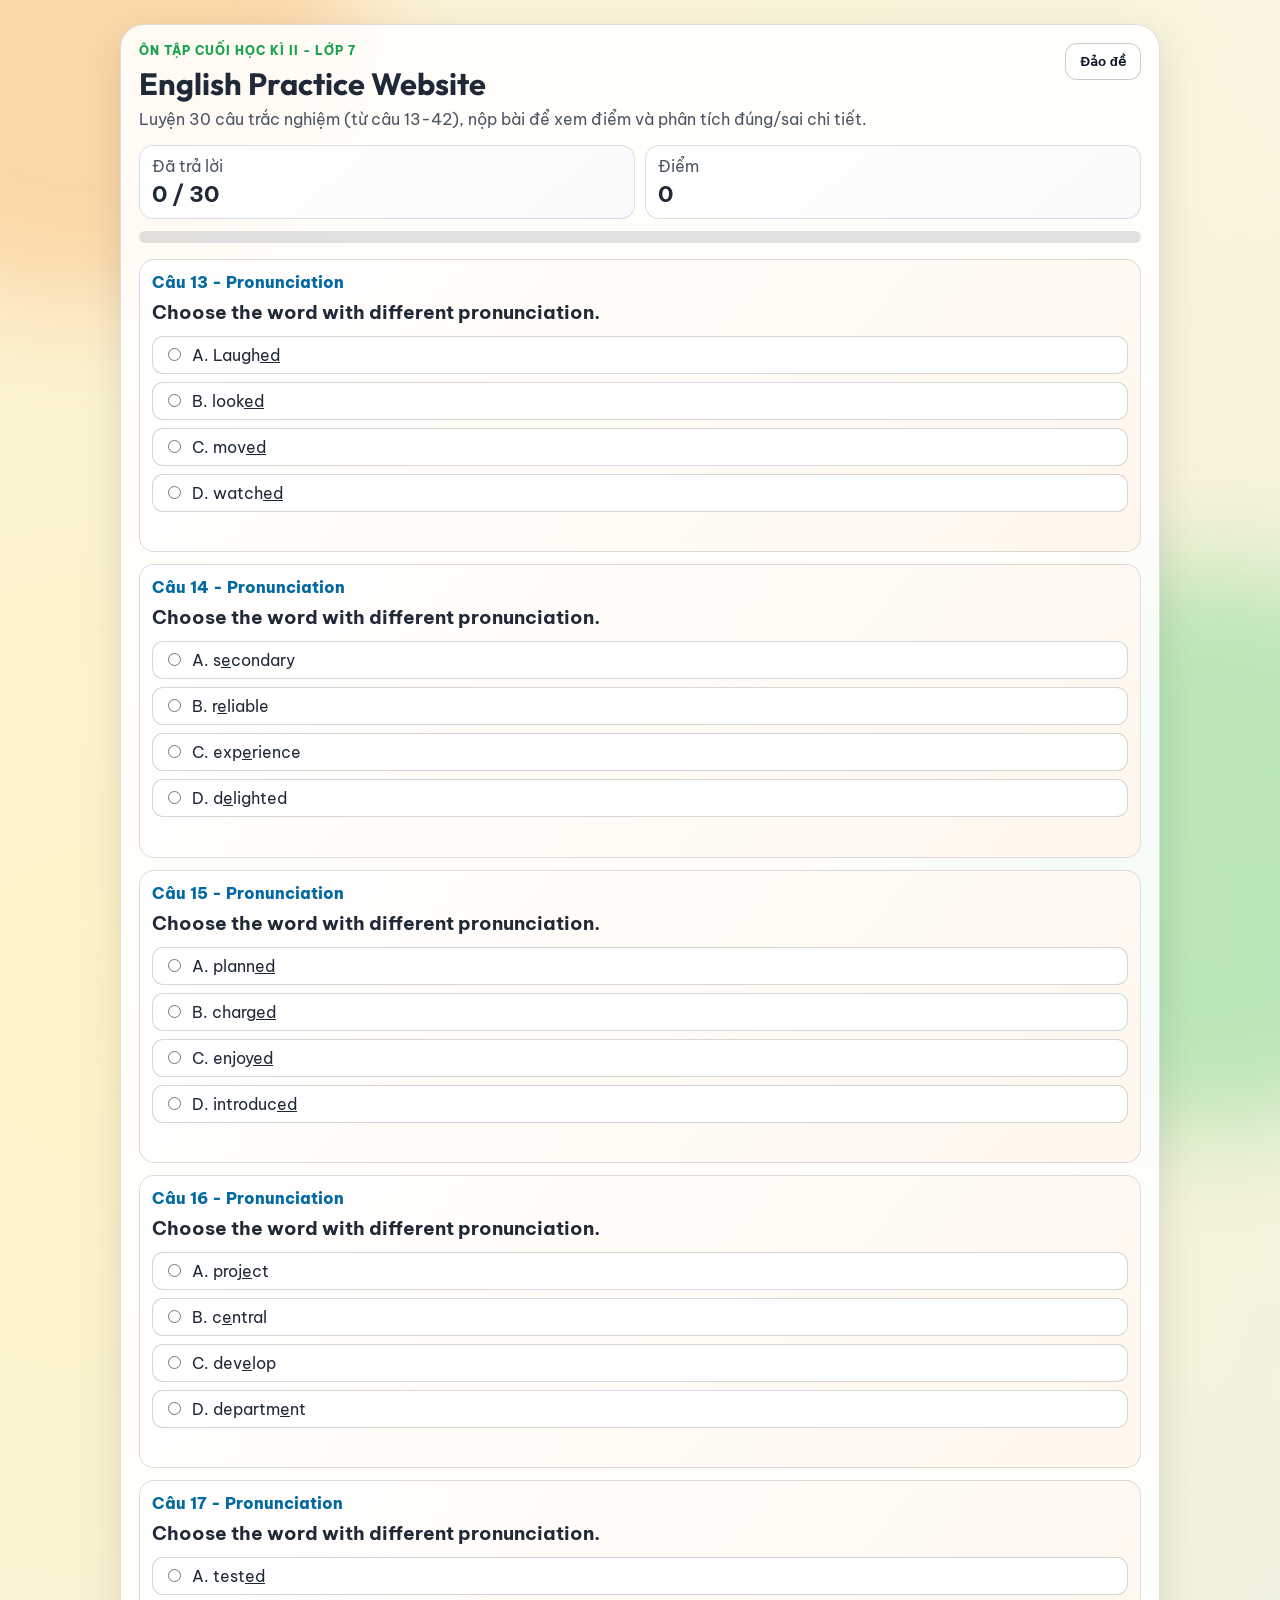
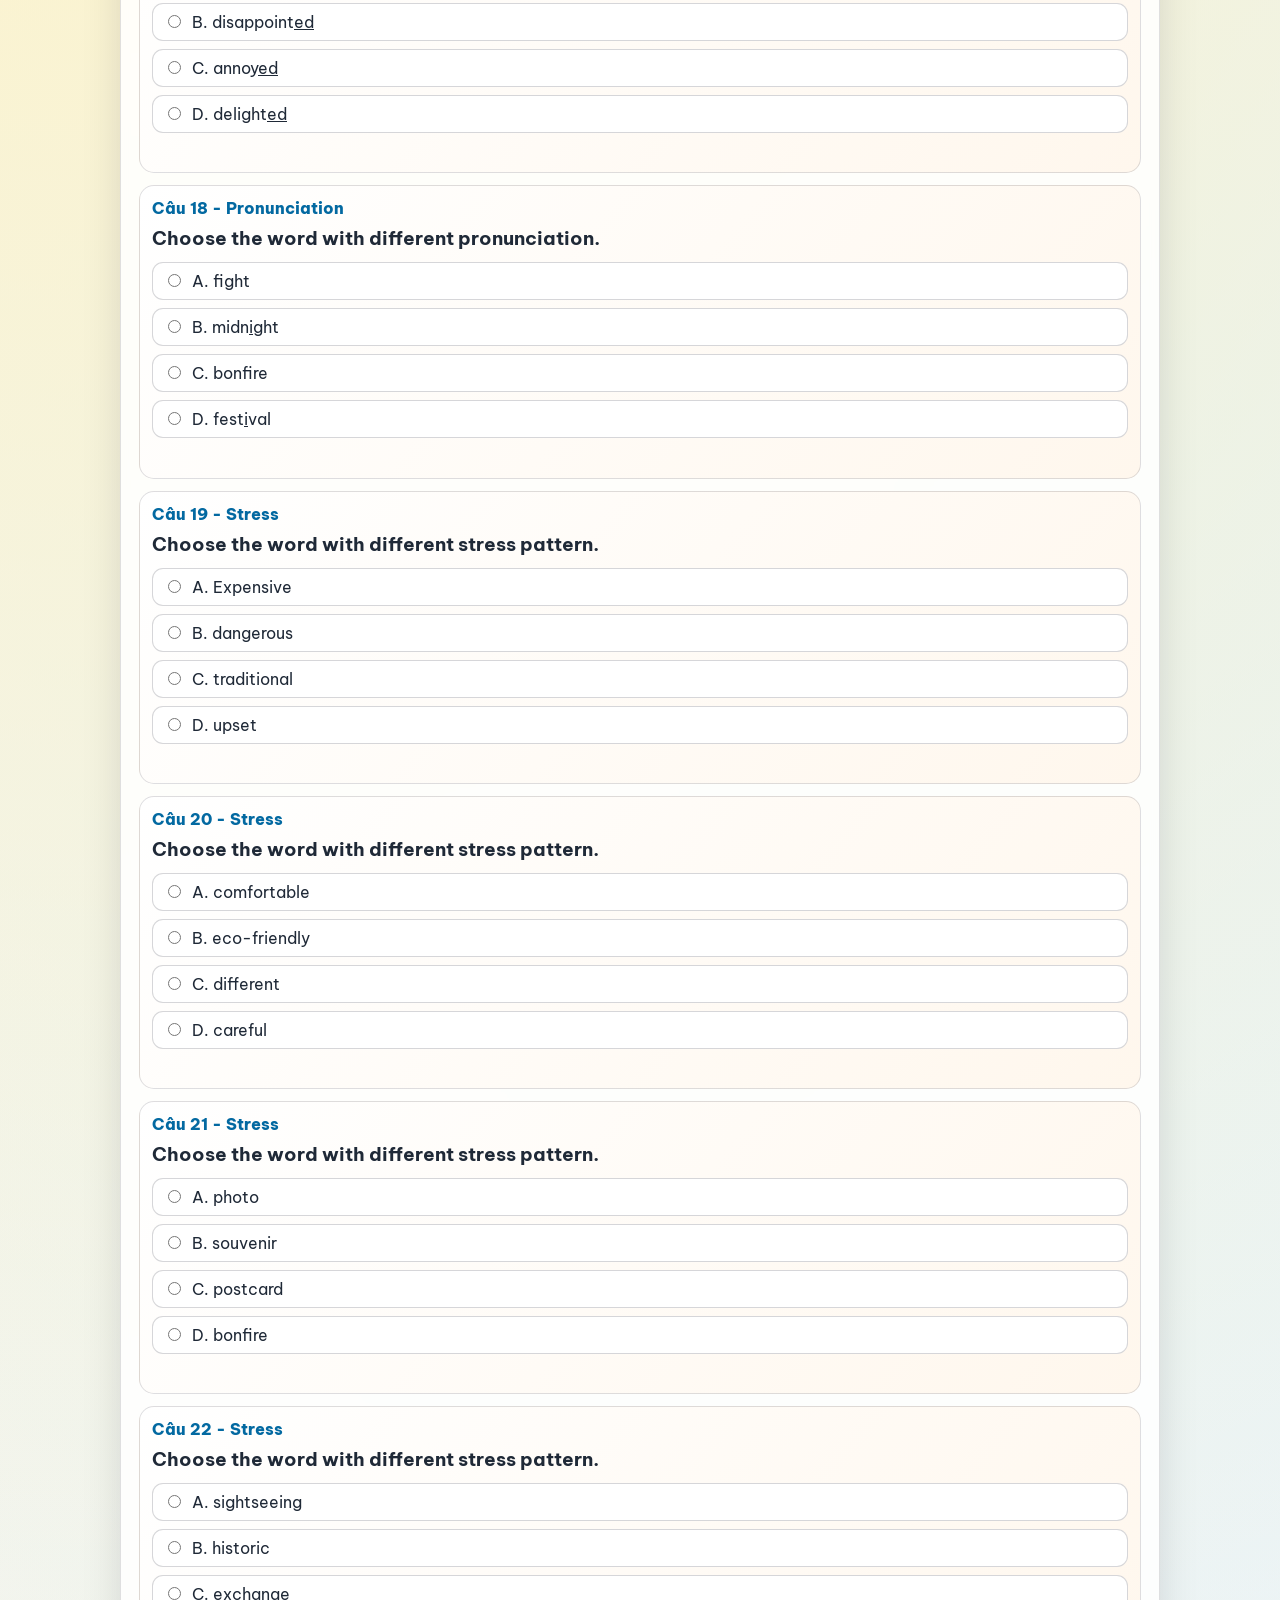
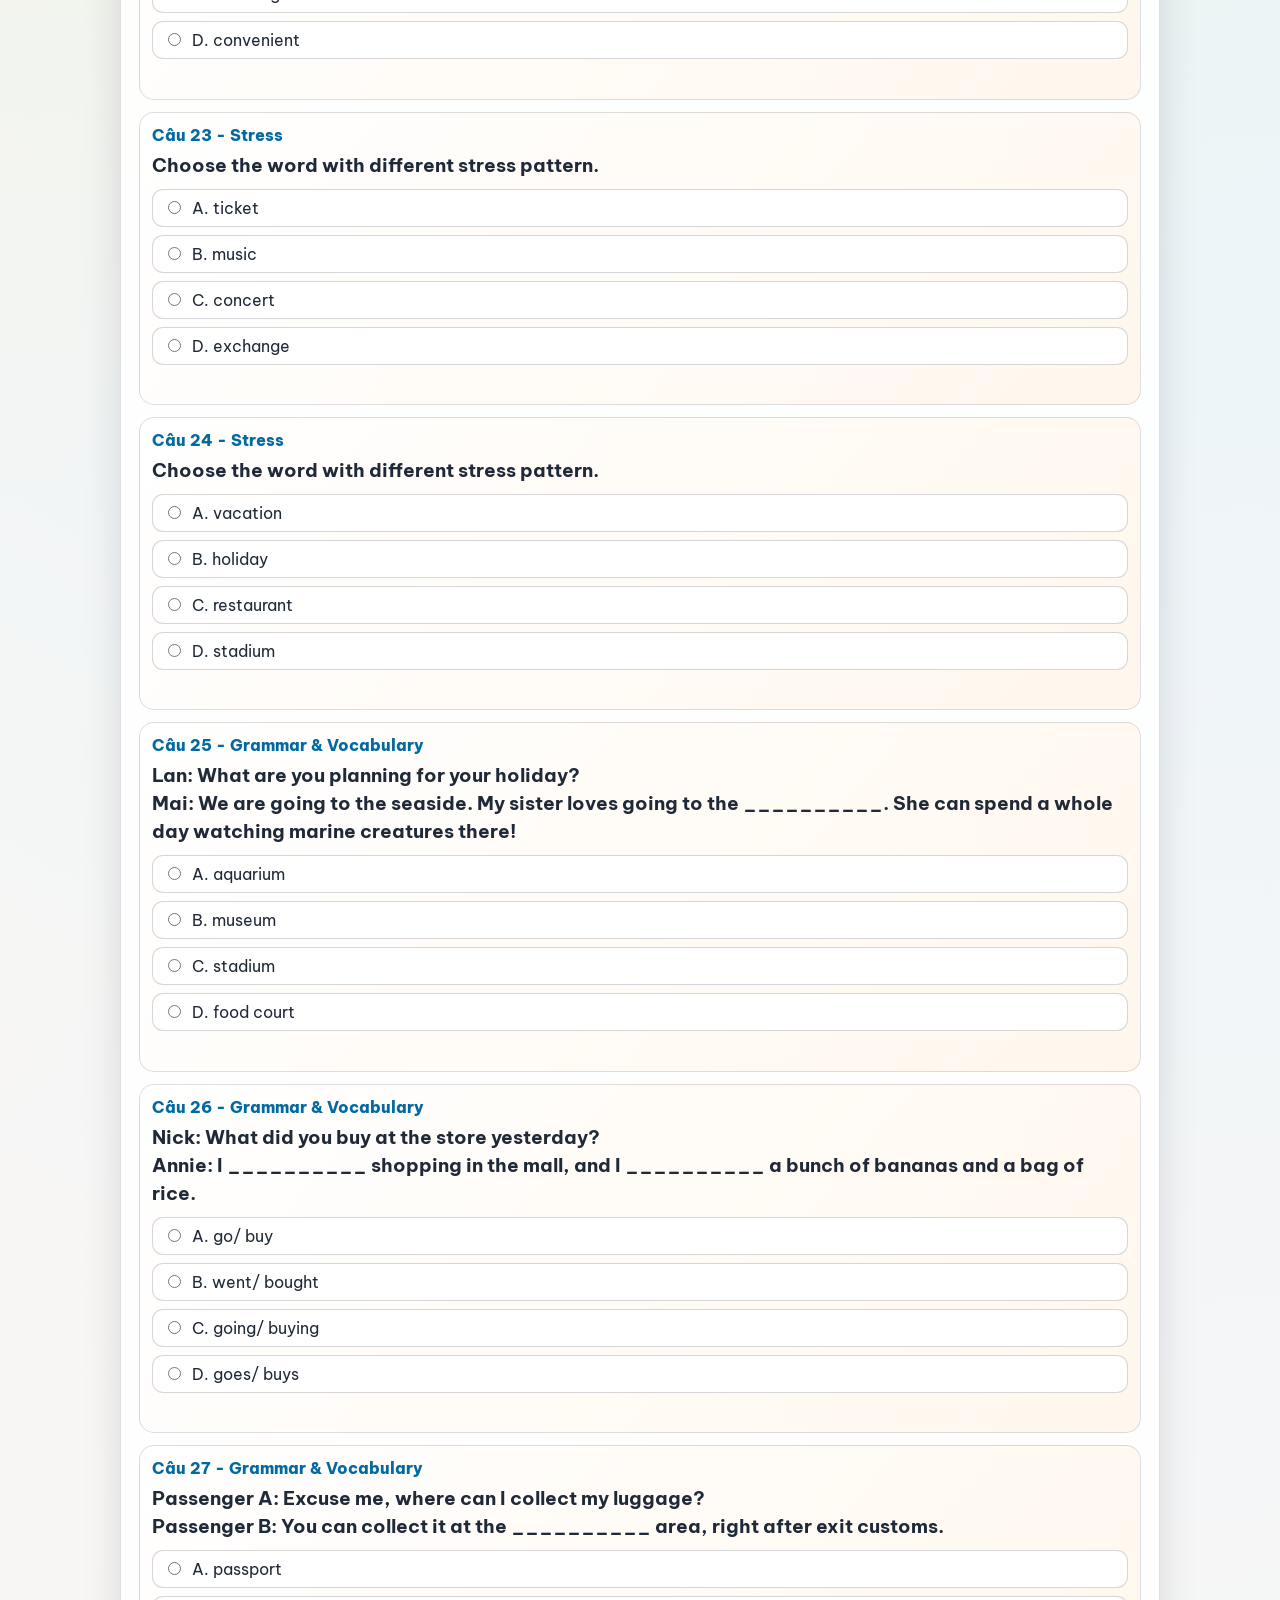
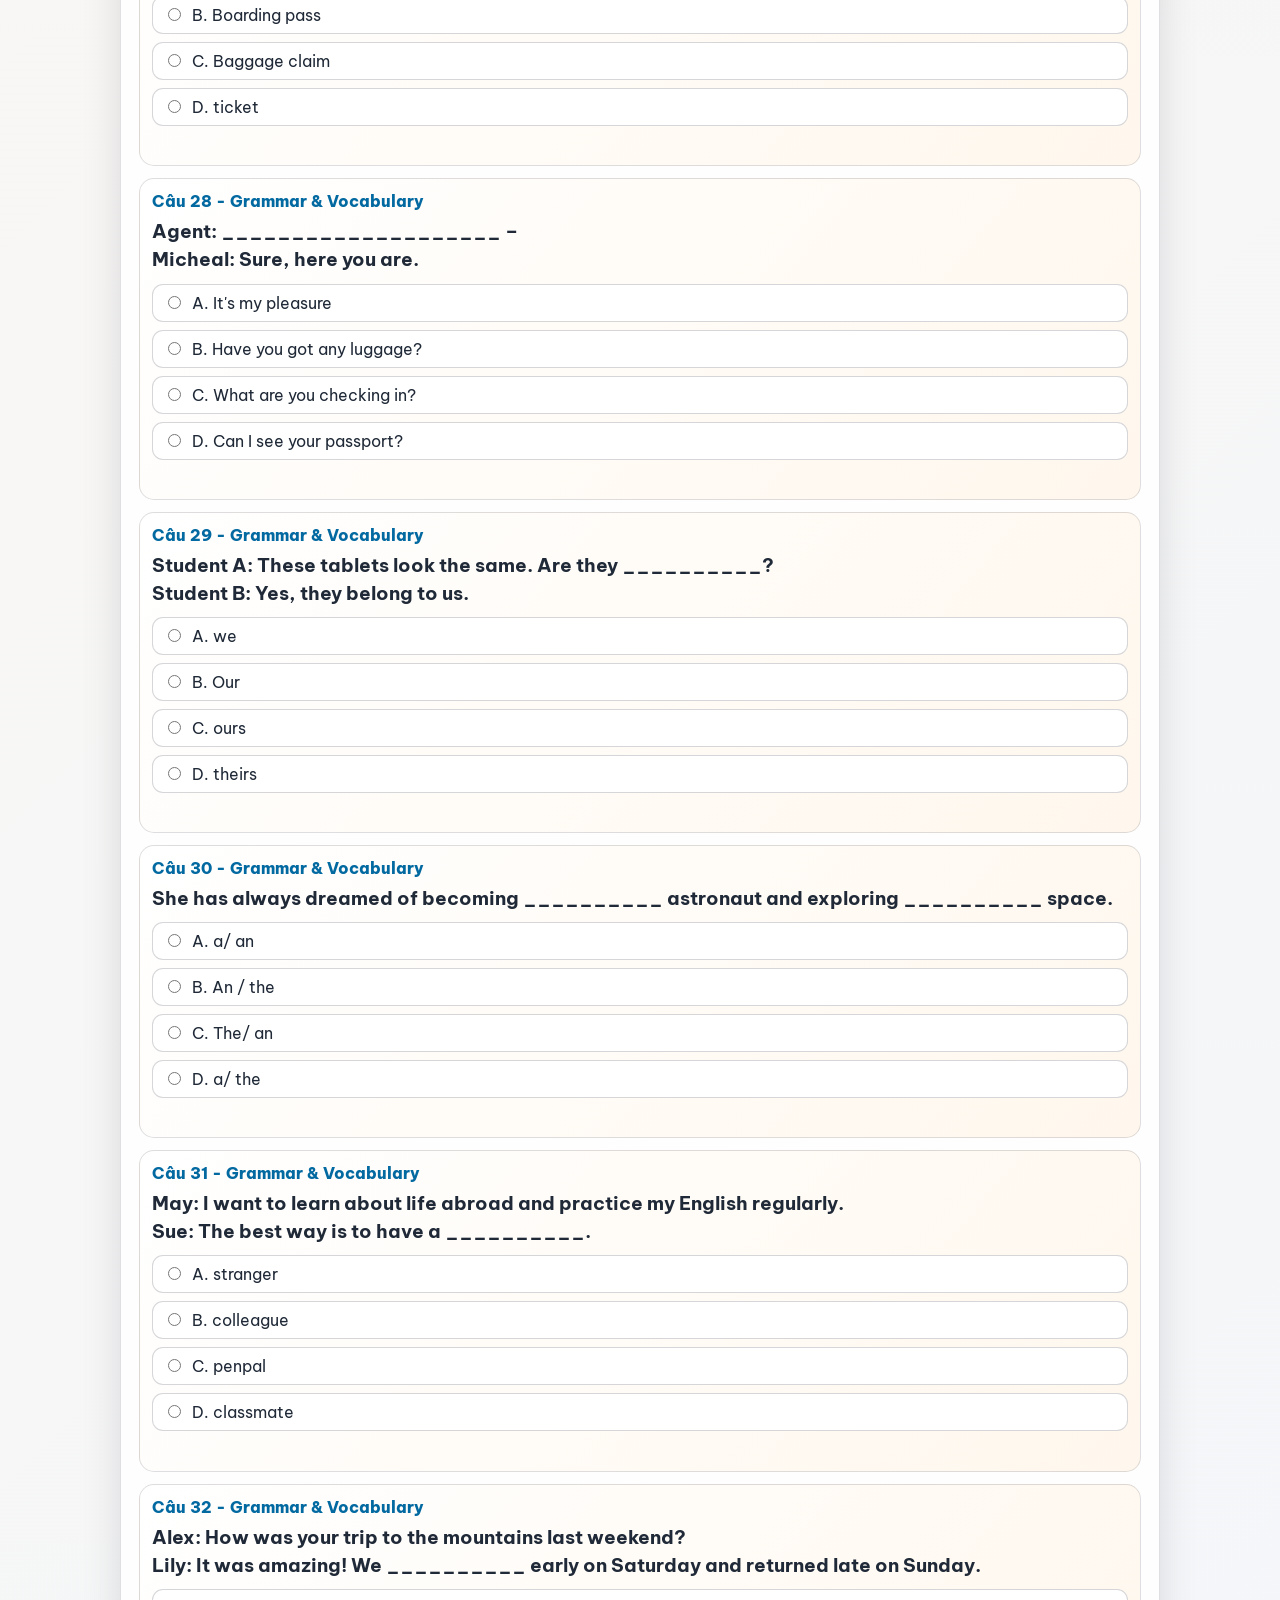
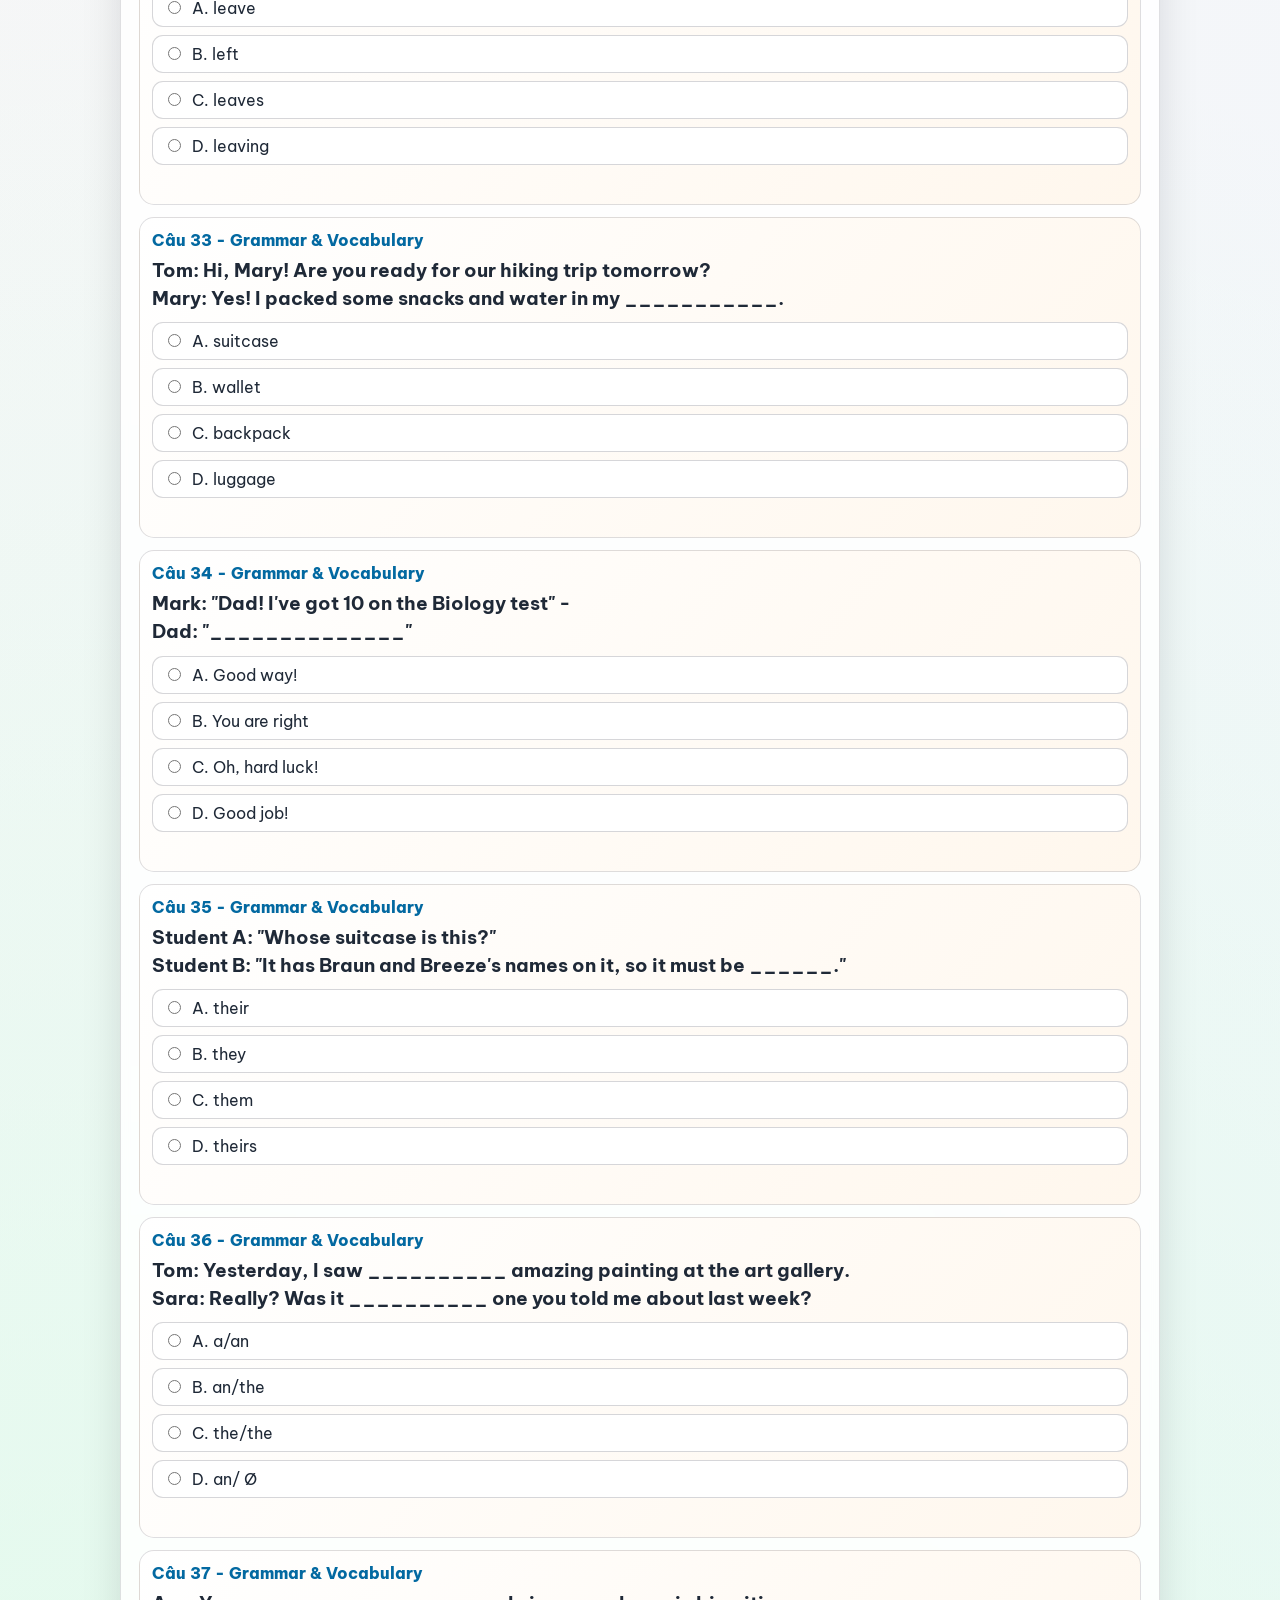
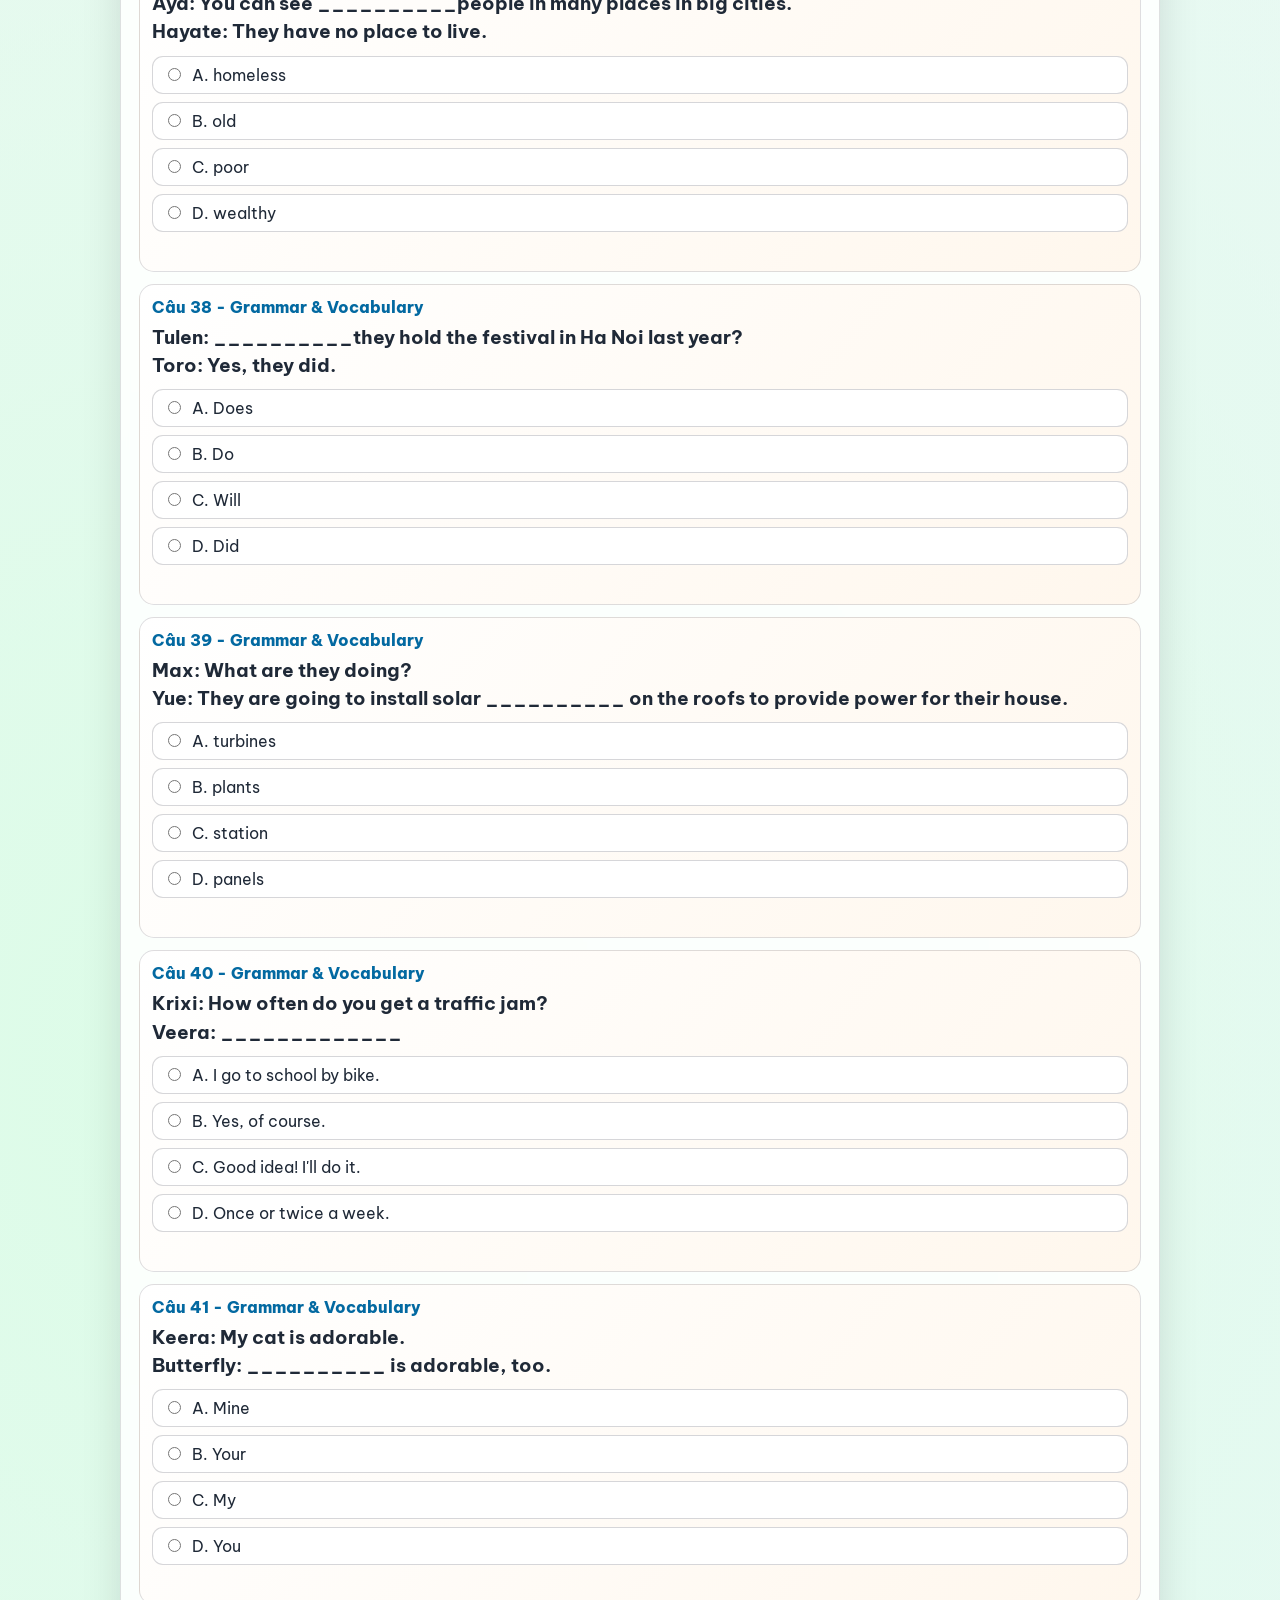
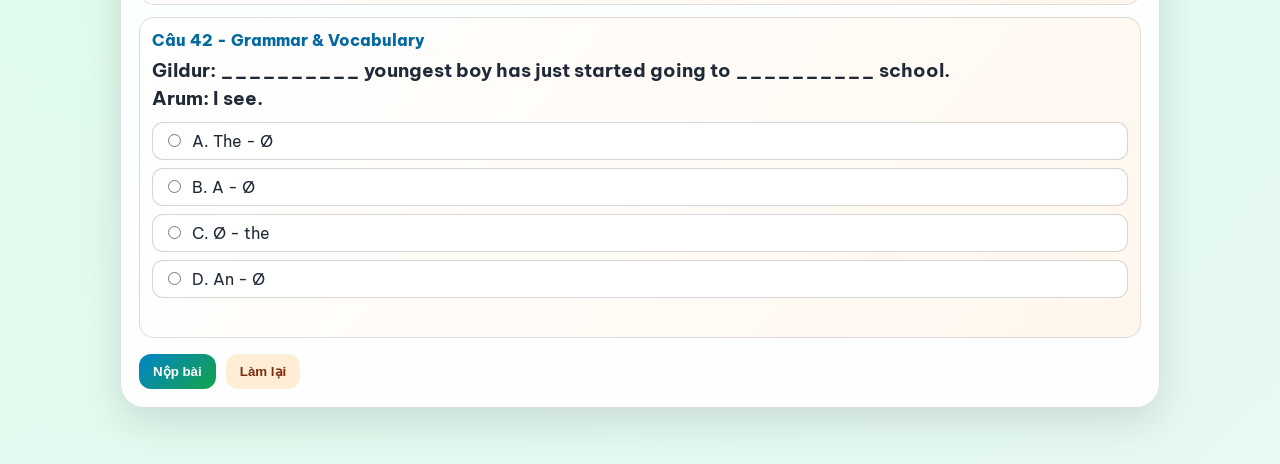
==== English/index.html @ 83d11b1e "first commit" ====
<!doctype html>
<html lang="vi">
  <head>
    <meta charset="UTF-8" />
    <meta name="viewport" content="width=device-width, initial-scale=1.0" />
    <title>English Quiz - Ôn Tập Cuối Học Kì II Lớp 7</title>
    <link rel="preconnect" href="https://fonts.googleapis.com" />
    <link rel="preconnect" href="https://fonts.gstatic.com" crossorigin />
    <link
      href="https://fonts.googleapis.com/css2?family=Be+Vietnam+Pro:wght@400;500;700;800&family=Outfit:wght@500;700;800&display=swap"
      rel="stylesheet"
    />
    <link rel="stylesheet" href="styles.css" />
  </head>
  <body>
    <div class="aurora aurora-1"></div>
    <div class="aurora aurora-2"></div>

    <main class="shell">
      <header class="hero">
        <div>
          <p class="eyebrow">ÔN TẬP CUỐI HỌC KÌ II - LỚP 7</p>
          <h1>English Practice Website</h1>
          <p class="lead">
            Luyện 30 câu trắc nghiệm (từ câu 13-42), nộp bài để xem điểm và phân
            tích đúng/sai chi tiết.
          </p>
        </div>
        <button id="shuffleBtn" class="btn ghost" type="button">Đảo đề</button>
      </header>

      <section class="metrics">
        <article class="metric">
          <p>Đã trả lời</p>
          <h2 id="progressText">0 / 30</h2>
        </article>
        <article class="metric">
          <p>Điểm</p>
          <h2 id="scoreText">0</h2>
        </article>
      </section>

      <div class="bar"><span id="progressFill"></span></div>

      <section
        id="resultBanner"
        class="result-banner"
        aria-live="polite"
      ></section>

      <section id="quiz" class="quiz-grid"></section>

      <footer class="actions">
        <button id="submitBtn" class="btn primary" type="button">
          Nộp bài
        </button>
        <button id="resetBtn" class="btn secondary" type="button">
          Làm lại
        </button>
      </footer>
    </main>

    <template id="questionTemplate">
      <article class="card">
        <p class="q-index"></p>
        <h3 class="q-text"></h3>
        <div class="opts"></div>
        <p class="analysis"></p>
      </article>
    </template>

    <script src="app.js"></script>
  </body>
</html>
---- English/styles.css ----
:root {
  --bg1: #fef3c7;
  --bg2: #e0f2fe;
  --bg3: #dcfce7;
  --surface: #ffffffde;
  --ink: #1f2937;
  --soft: #4b5563;
  --brand: #0284c7;
  --brand-2: #16a34a;
  --accent: #f97316;
  --ok: #15803d;
  --bad: #b91c1c;
  --shadow: 0 14px 40px rgba(2, 6, 23, 0.12);
}

* {
  box-sizing: border-box;
}

html,
body {
  margin: 0;
  min-height: 100%;
}

body {
  font-family: "Be Vietnam Pro", sans-serif;
  color: var(--ink);
  background:
    radial-gradient(circle at 10% 10%, var(--bg1), transparent 30%),
    radial-gradient(circle at 90% 20%, var(--bg2), transparent 35%),
    radial-gradient(circle at 20% 90%, var(--bg3), transparent 30%),
    linear-gradient(135deg, #fff7ed, #eff6ff);
  padding: 24px 14px 56px;
}

.aurora {
  position: fixed;
  width: 44vmax;
  height: 44vmax;
  border-radius: 50%;
  filter: blur(52px);
  opacity: 0.28;
  pointer-events: none;
  z-index: 0;
  animation: float 10s ease-in-out infinite;
}

.aurora-1 {
  background: #fb923c;
  top: -20vmax;
  left: -16vmax;
}

.aurora-2 {
  background: #22c55e;
  right: -16vmax;
  bottom: -18vmax;
  animation-delay: 1.5s;
}

.shell {
  position: relative;
  z-index: 1;
  max-width: 1040px;
  margin: 0 auto;
  background: var(--surface);
  border: 1px solid rgba(2, 6, 23, 0.12);
  border-radius: 24px;
  box-shadow: var(--shadow);
  padding: 18px;
  backdrop-filter: blur(4px);
}

.hero {
  display: flex;
  justify-content: space-between;
  align-items: flex-start;
  gap: 14px;
}

.eyebrow {
  margin: 0;
  text-transform: uppercase;
  letter-spacing: 0.08em;
  color: var(--brand-2);
  font-size: 0.78rem;
  font-weight: 800;
}

h1 {
  margin: 6px 0;
  font-family: Outfit, sans-serif;
  font-size: clamp(1.4rem, 2.4vw, 2.1rem);
}

.lead {
  margin: 0;
  color: var(--soft);
}

.metrics {
  margin-top: 16px;
  display: grid;
  grid-template-columns: repeat(2, minmax(0, 1fr));
  gap: 10px;
}

.metric {
  background: linear-gradient(140deg, #ffffff, #f8fafc);
  border: 1px solid rgba(2, 6, 23, 0.12);
  border-radius: 14px;
  padding: 10px 12px;
}

.metric p {
  margin: 0;
  color: var(--soft);
}

.metric h2 {
  margin: 4px 0 0;
  font-size: 1.35rem;
}

.bar {
  margin-top: 12px;
  height: 12px;
  border-radius: 999px;
  background: rgba(15, 23, 42, 0.12);
  overflow: hidden;
}

.bar span {
  display: block;
  width: 0;
  height: 100%;
  background: linear-gradient(
    90deg,
    var(--brand),
    var(--brand-2),
    var(--accent)
  );
  transition: width 250ms ease;
}

.result-banner {
  display: none;
  margin-top: 14px;
  padding: 12px;
  border-radius: 12px;
  border: 1px solid rgba(2, 132, 199, 0.24);
  background: linear-gradient(
    130deg,
    rgba(2, 132, 199, 0.14),
    rgba(22, 163, 74, 0.14)
  );
  font-weight: 700;
}

.result-banner.show {
  display: block;
}

.quiz-grid {
  margin-top: 16px;
  display: grid;
  gap: 12px;
}

.card {
  border: 1px solid rgba(2, 6, 23, 0.13);
  border-radius: 15px;
  background: linear-gradient(130deg, #ffffff, #fff7ed);
  padding: 12px;
  animation: reveal 320ms ease both;
}

.q-index {
  margin: 0 0 6px;
  color: #0369a1;
  font-weight: 800;
}

.q-text {
  margin: 0 0 10px;
  line-height: 1.5;
  white-space: pre-line;
}

.opts {
  display: grid;
  gap: 8px;
}

.opt {
  border: 1px solid rgba(2, 6, 23, 0.16);
  border-radius: 11px;
  background: #fff;
  padding: 8px 10px;
  display: flex;
  gap: 8px;
  align-items: flex-start;
  cursor: pointer;
  transition:
    border-color 140ms ease,
    transform 140ms ease,
    box-shadow 140ms ease;
}

.opt:hover {
  border-color: var(--brand);
  transform: translateX(2px);
}

.opt input {
  margin-top: 3px;
  accent-color: var(--brand);
}

.opt.selected {
  border-color: #0369a1;
  box-shadow: 0 0 0 3px rgba(2, 132, 199, 0.14);
}

.opt.correct {
  border-color: var(--ok);
  background: rgba(21, 128, 61, 0.08);
}

.opt.wrong {
  border-color: var(--bad);
  background: rgba(185, 28, 28, 0.08);
}

.analysis {
  min-height: 1.2rem;
  margin: 8px 0 0;
  font-weight: 700;
}

.analysis.ok {
  color: var(--ok);
}

.analysis.bad {
  color: var(--bad);
}

.actions {
  margin-top: 16px;
  display: flex;
  gap: 10px;
  flex-wrap: wrap;
}

.btn {
  border: none;
  border-radius: 12px;
  padding: 10px 14px;
  font-weight: 800;
  cursor: pointer;
}

.btn.primary {
  color: #fff;
  background: linear-gradient(135deg, #0284c7, #16a34a);
}

.btn.secondary {
  background: #ffedd5;
  color: #7c2d12;
}

.btn.ghost {
  background: #ffffffc4;
  color: #0f172a;
  border: 1px solid rgba(2, 6, 23, 0.2);
}

@keyframes reveal {
  from {
    opacity: 0;
    transform: translateY(8px);
  }
  to {
    opacity: 1;
    transform: translateY(0);
  }
}

@keyframes float {
  0%,
  100% {
    transform: translateY(0);
  }
  50% {
    transform: translateY(-12px);
  }
}

@media (max-width: 640px) {
  .hero {
    flex-direction: column;
    align-items: stretch;
  }

  .btn {
    width: 100%;
  }

  .actions {
    flex-direction: column;
  }
}
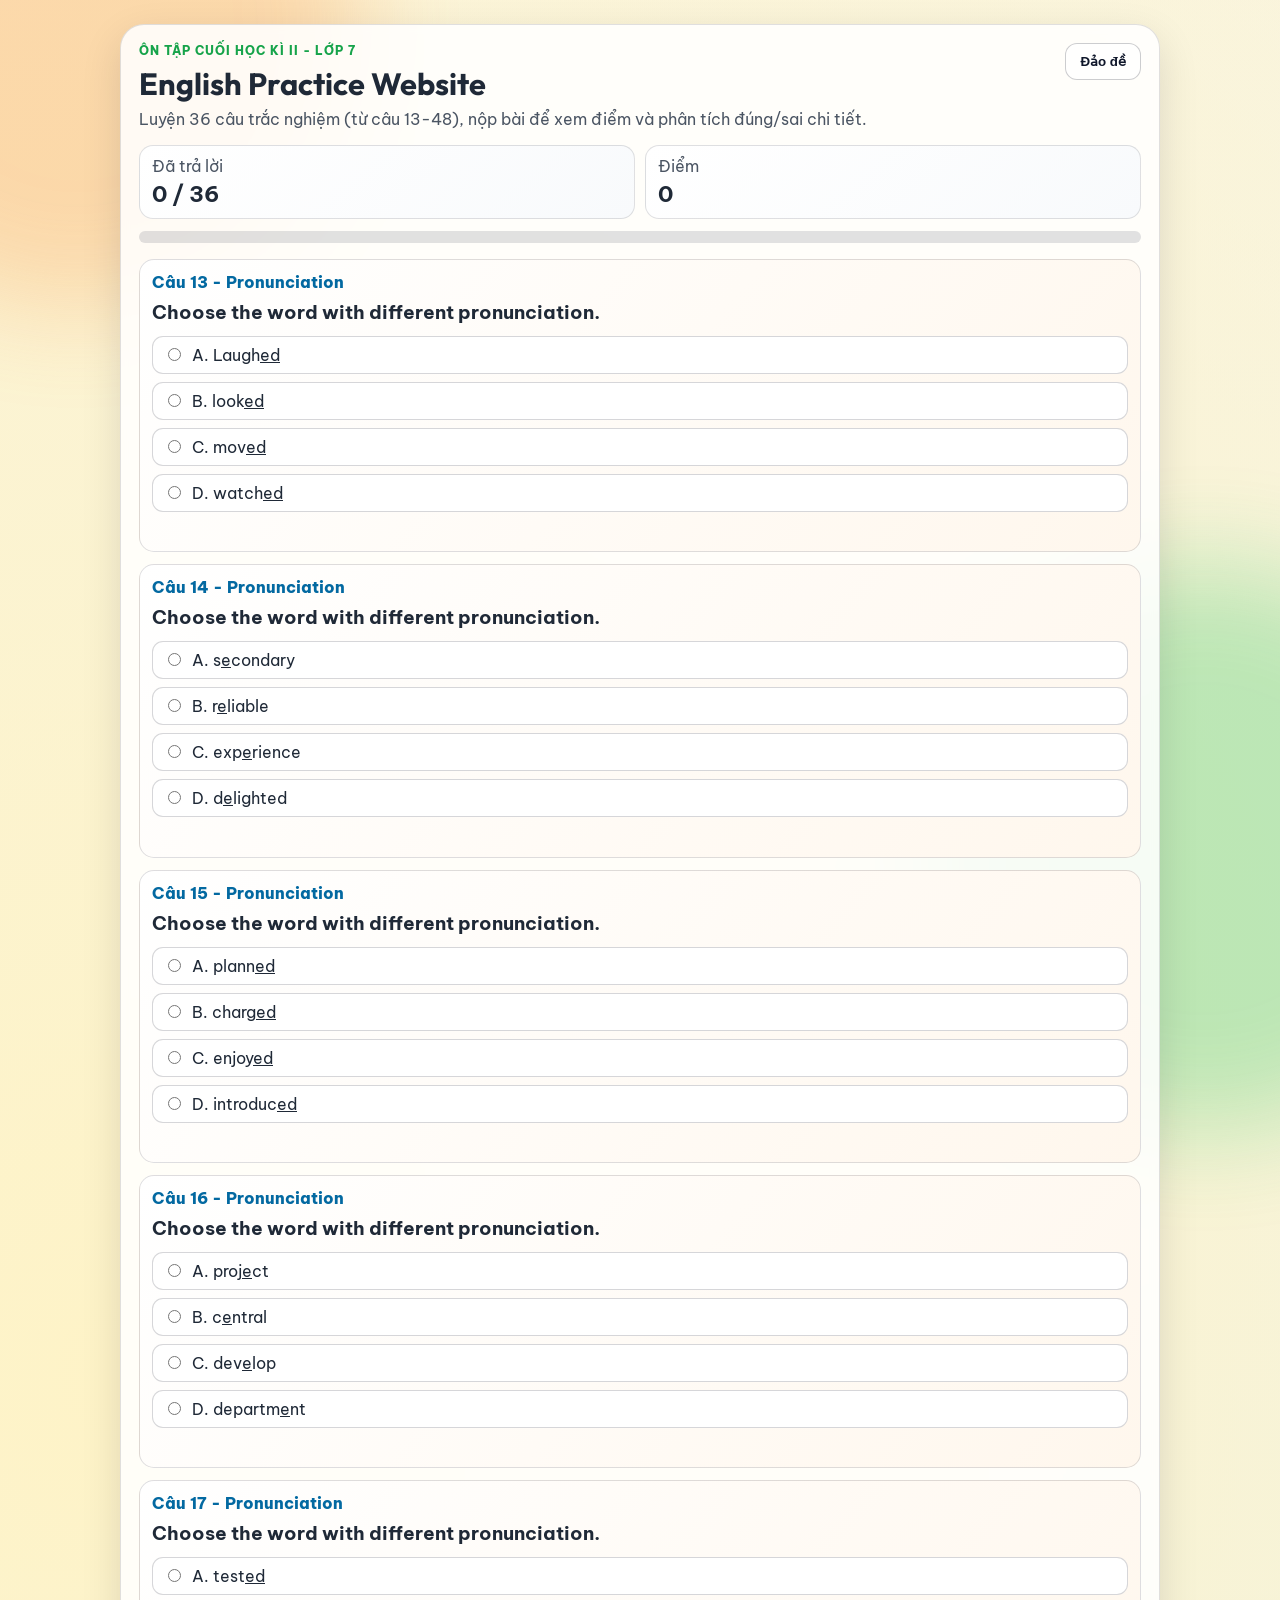
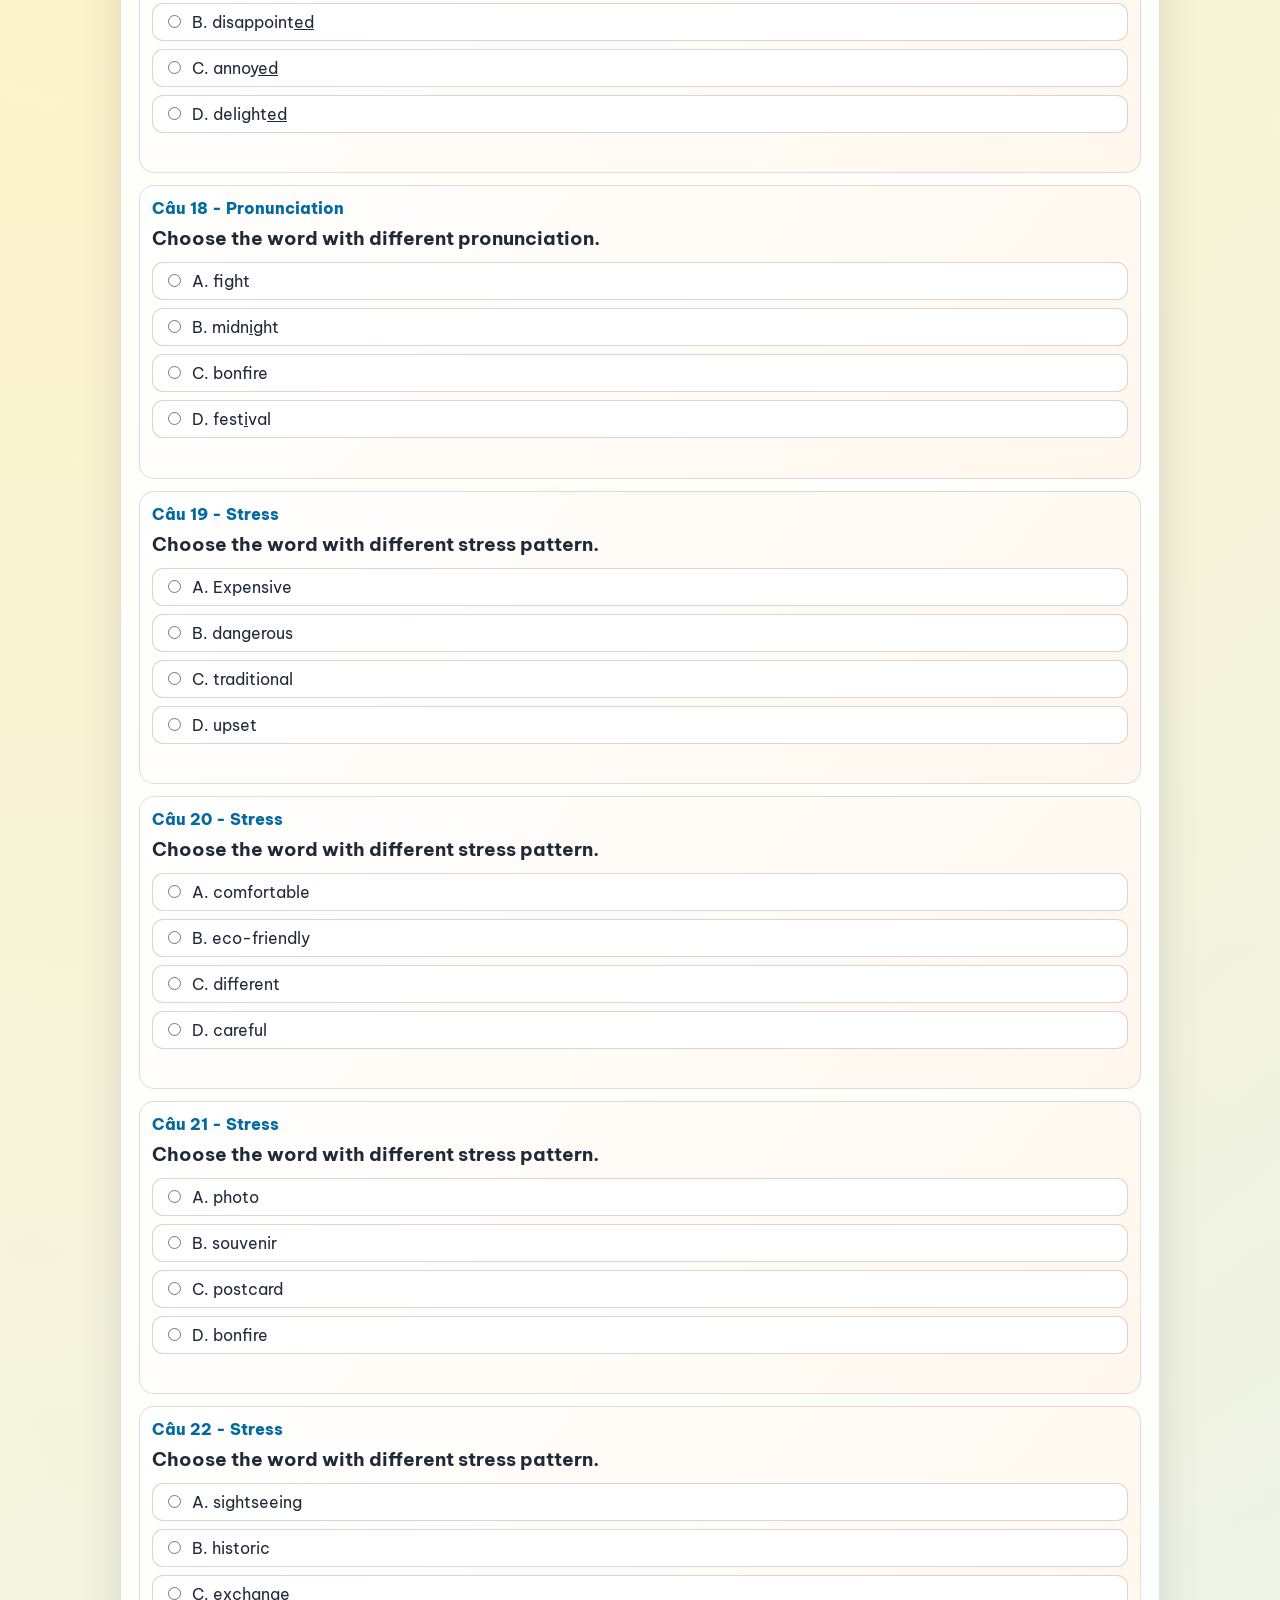
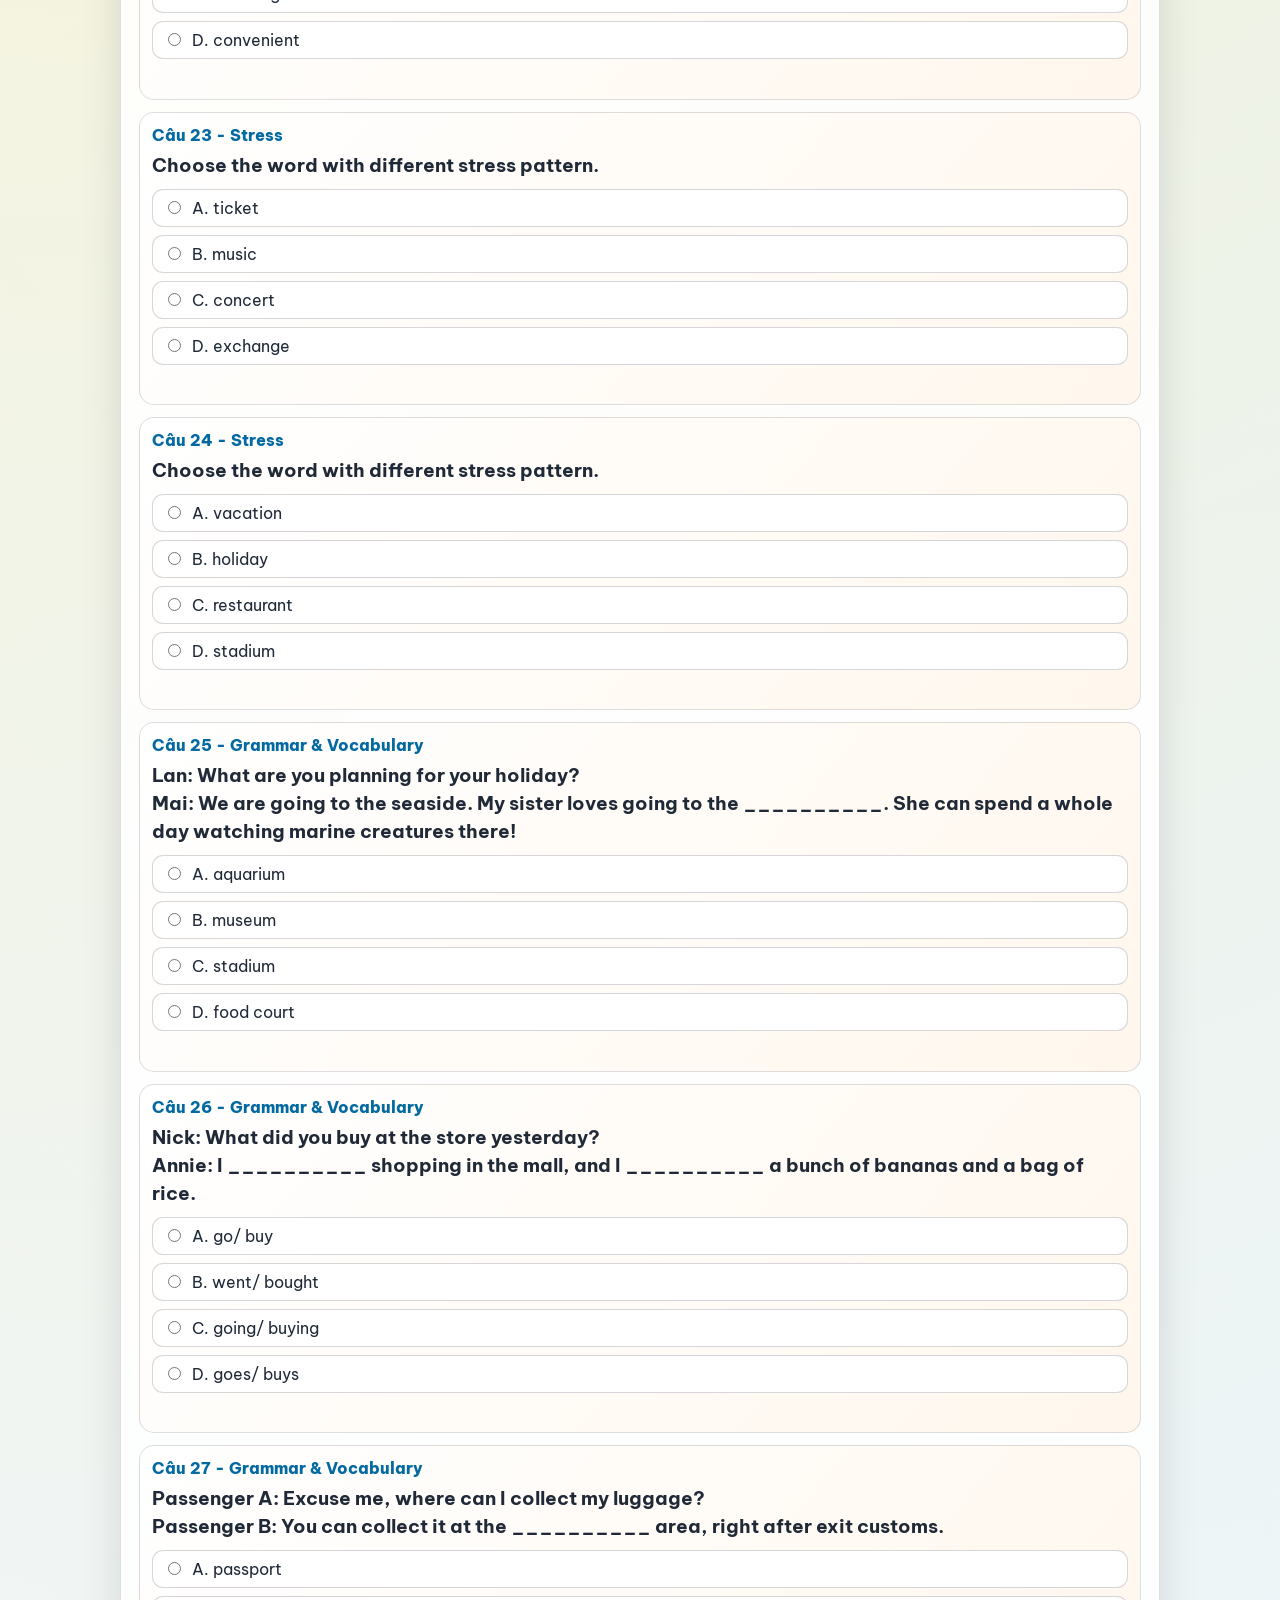
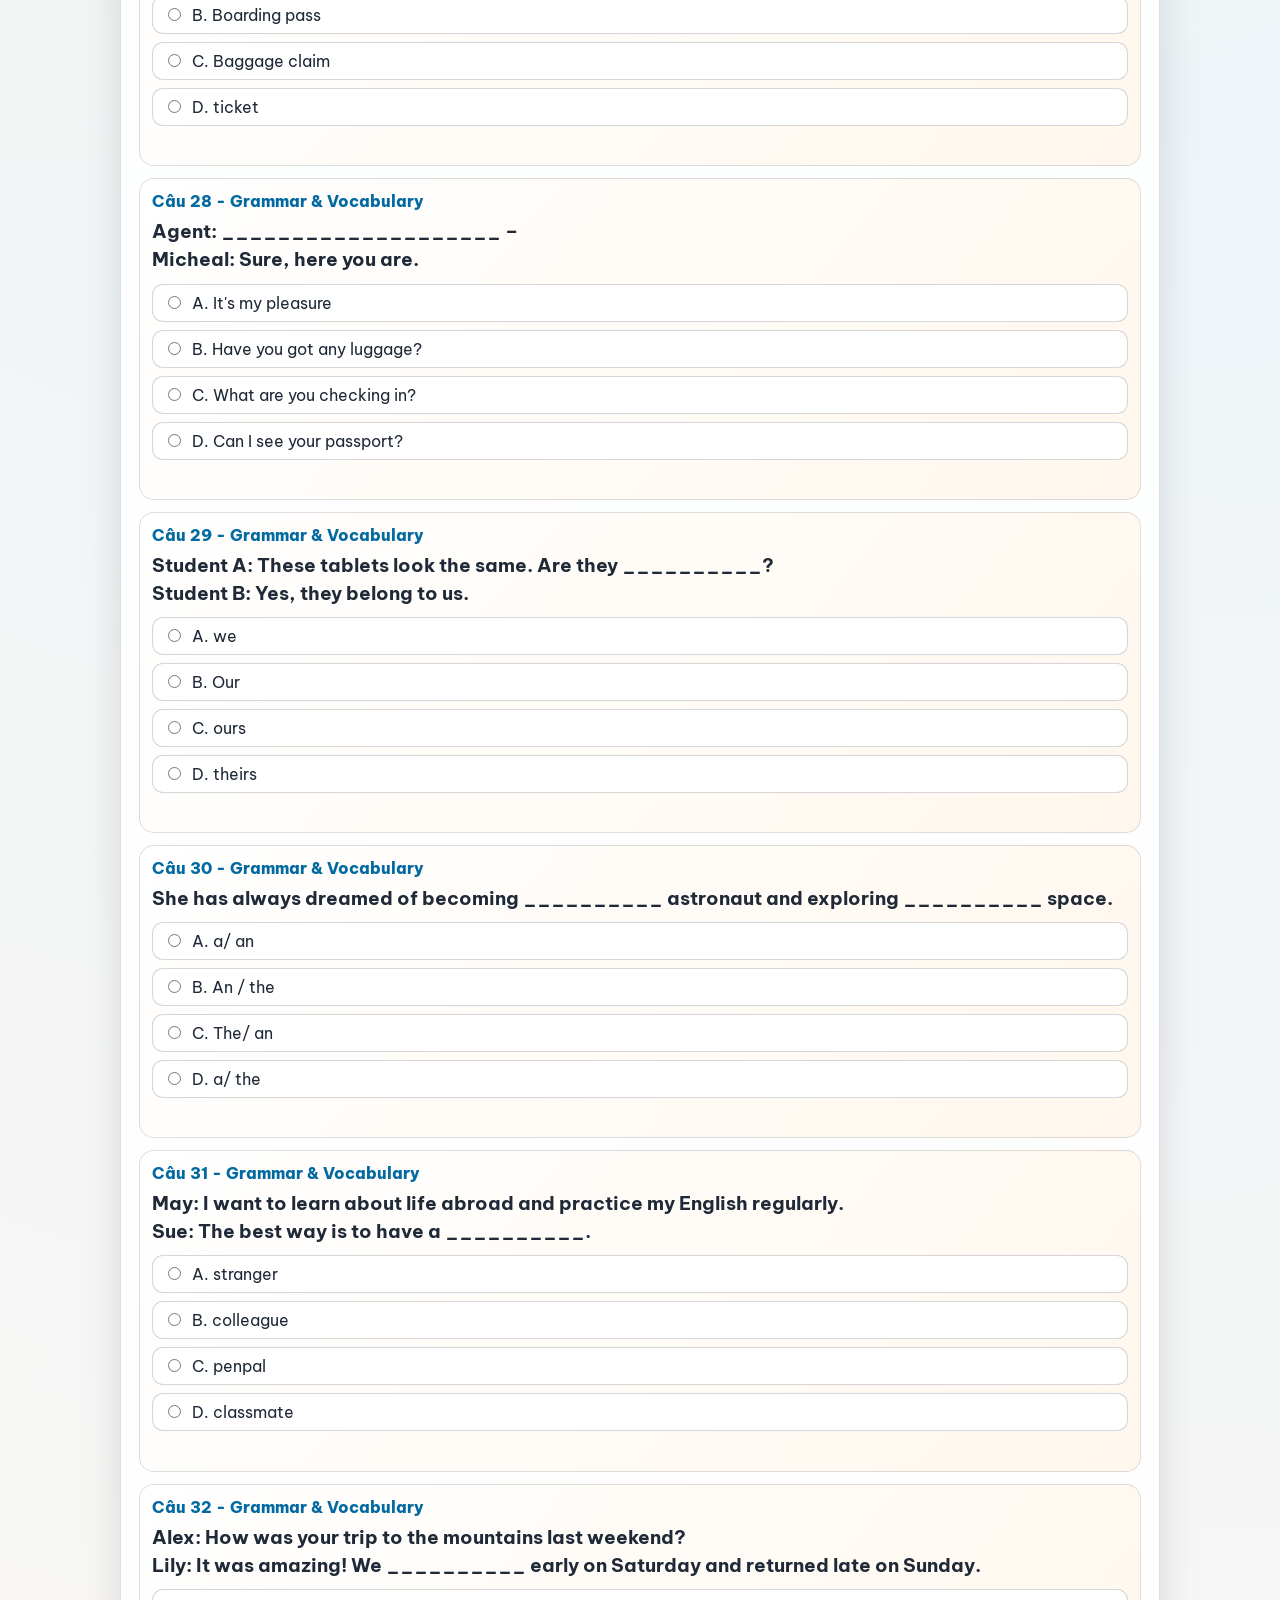
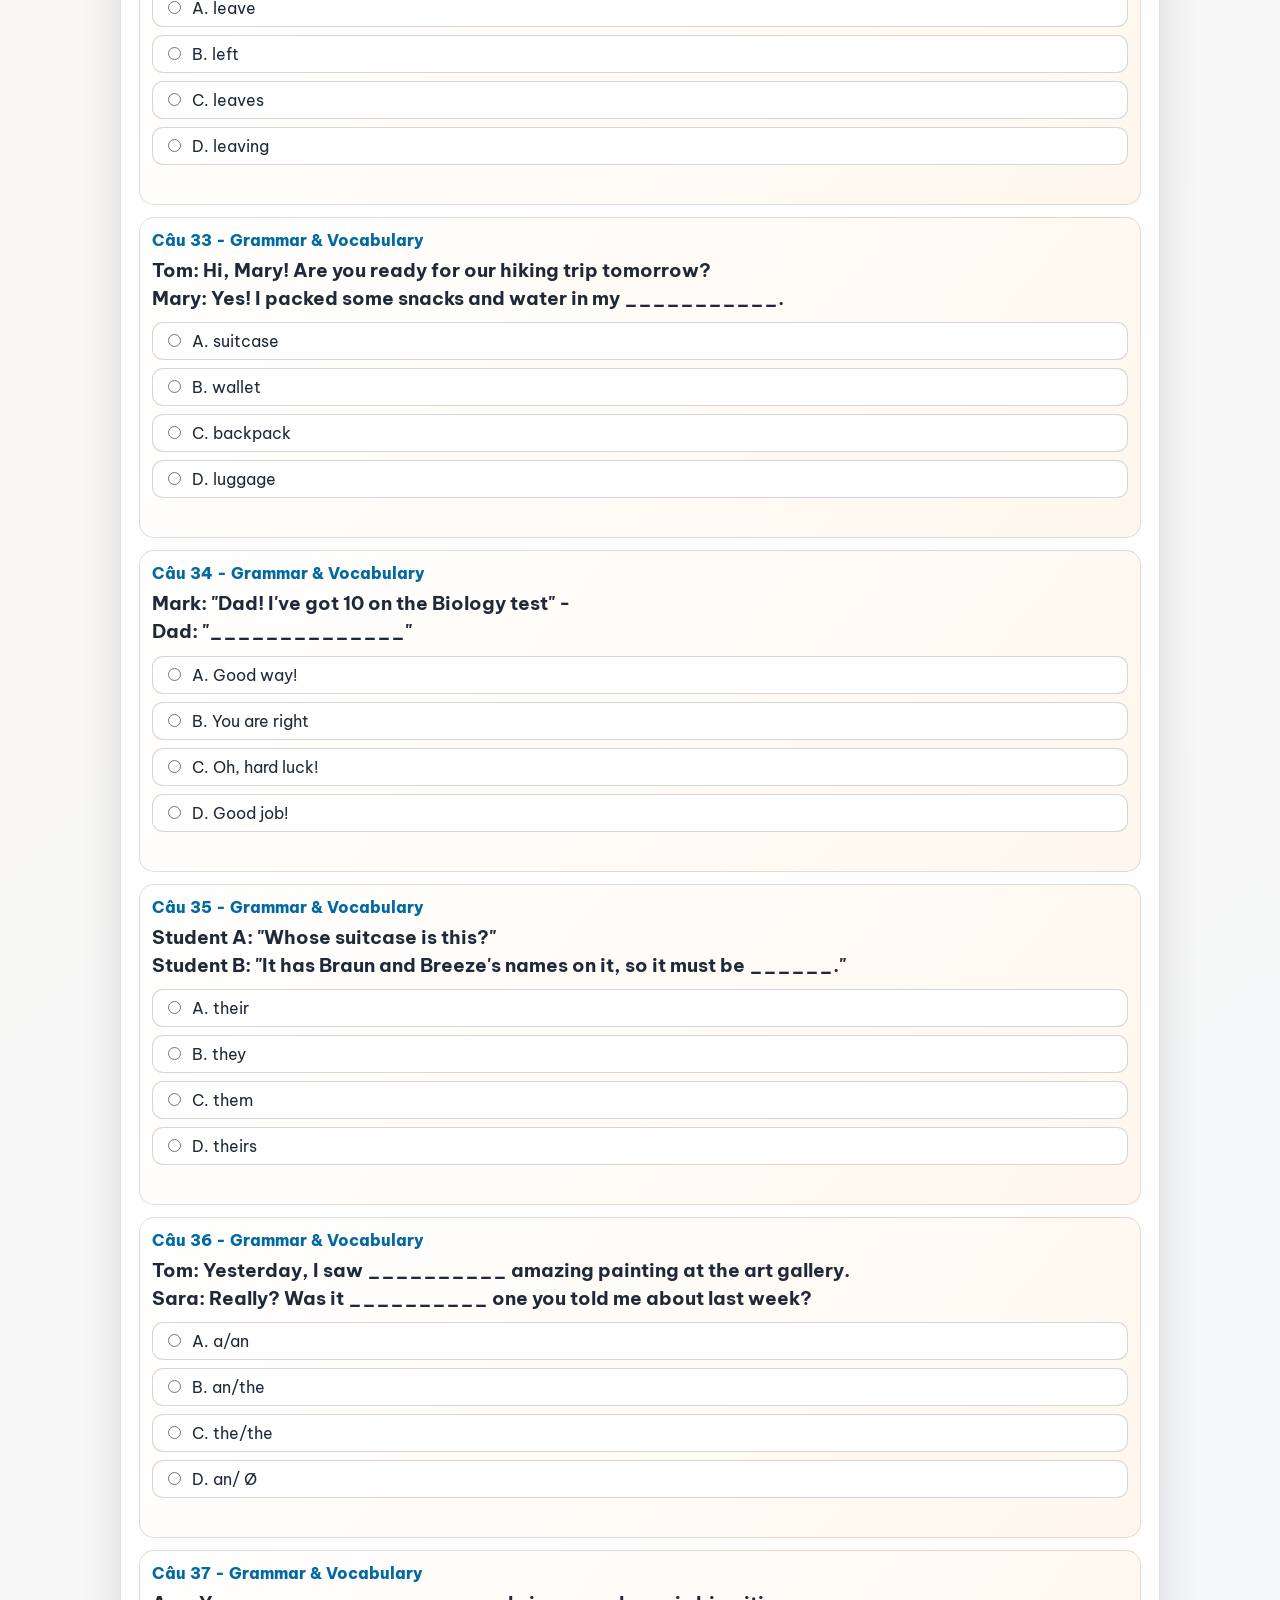
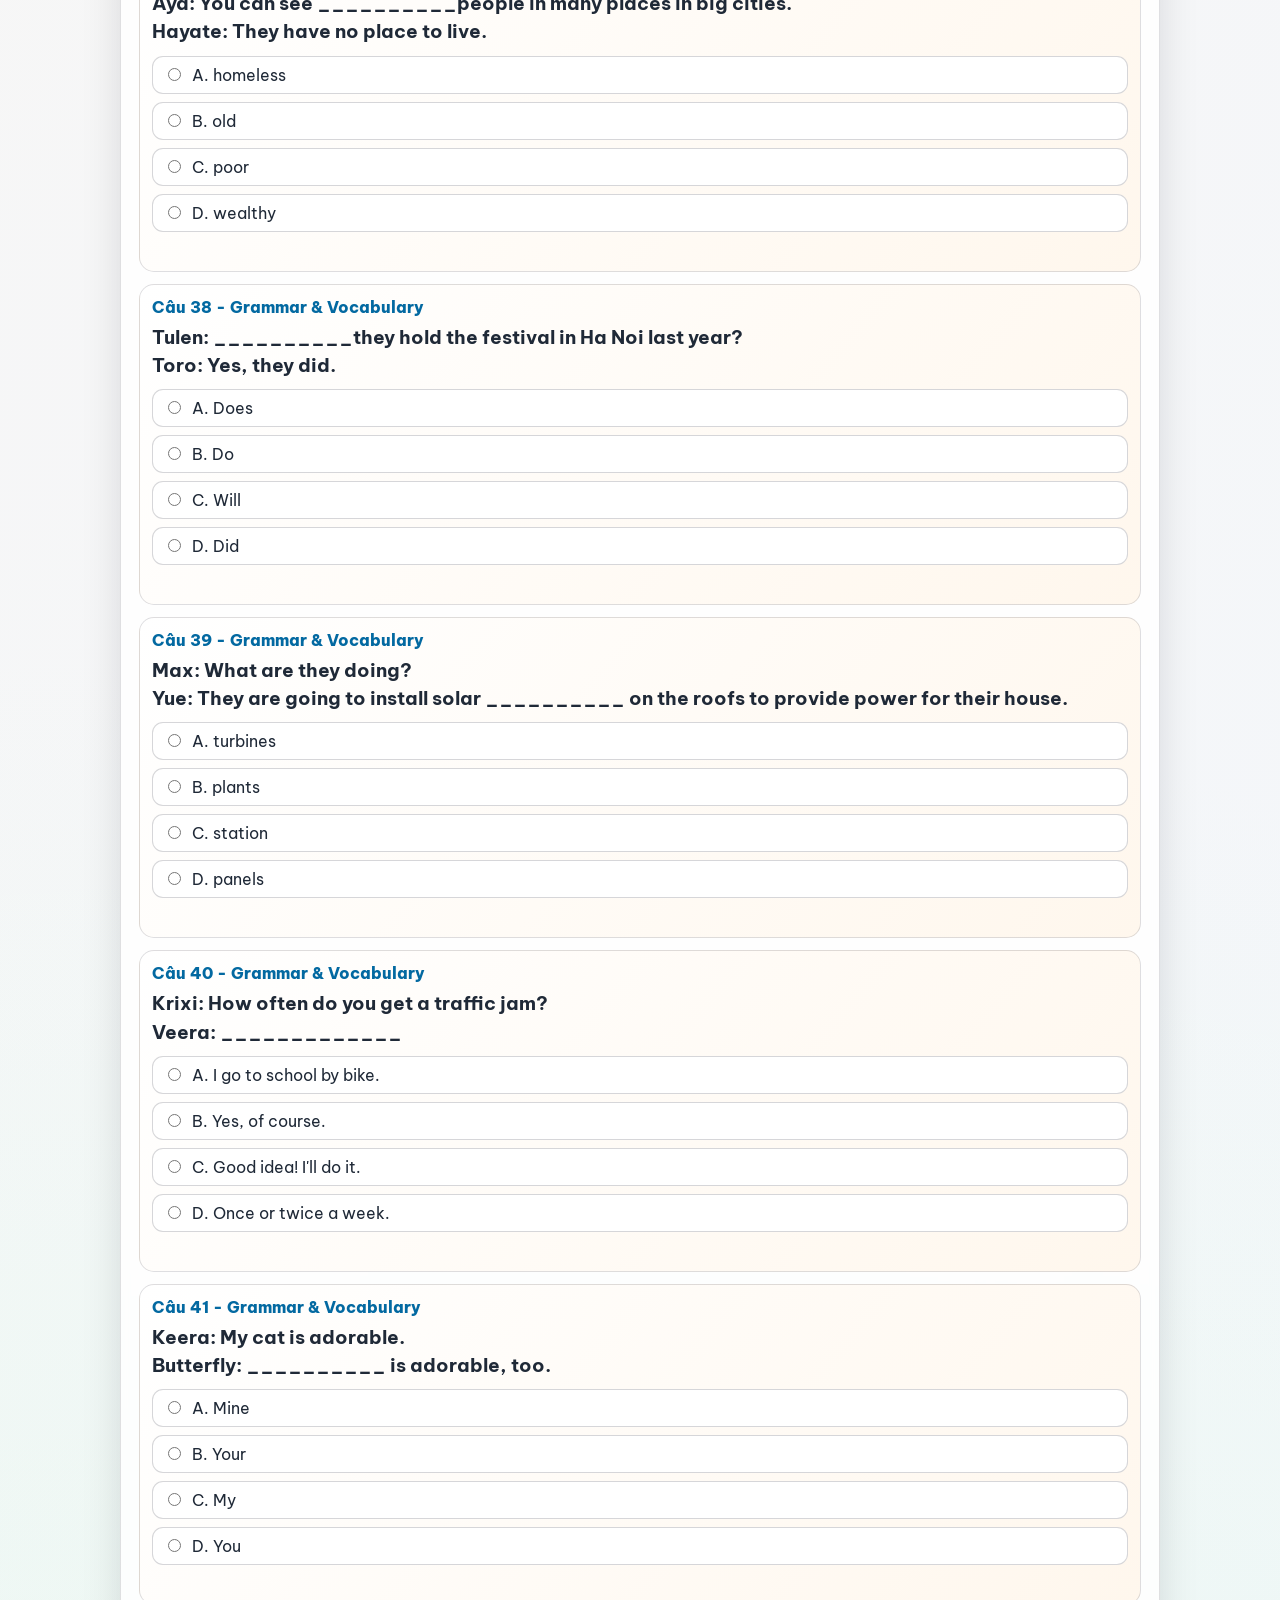
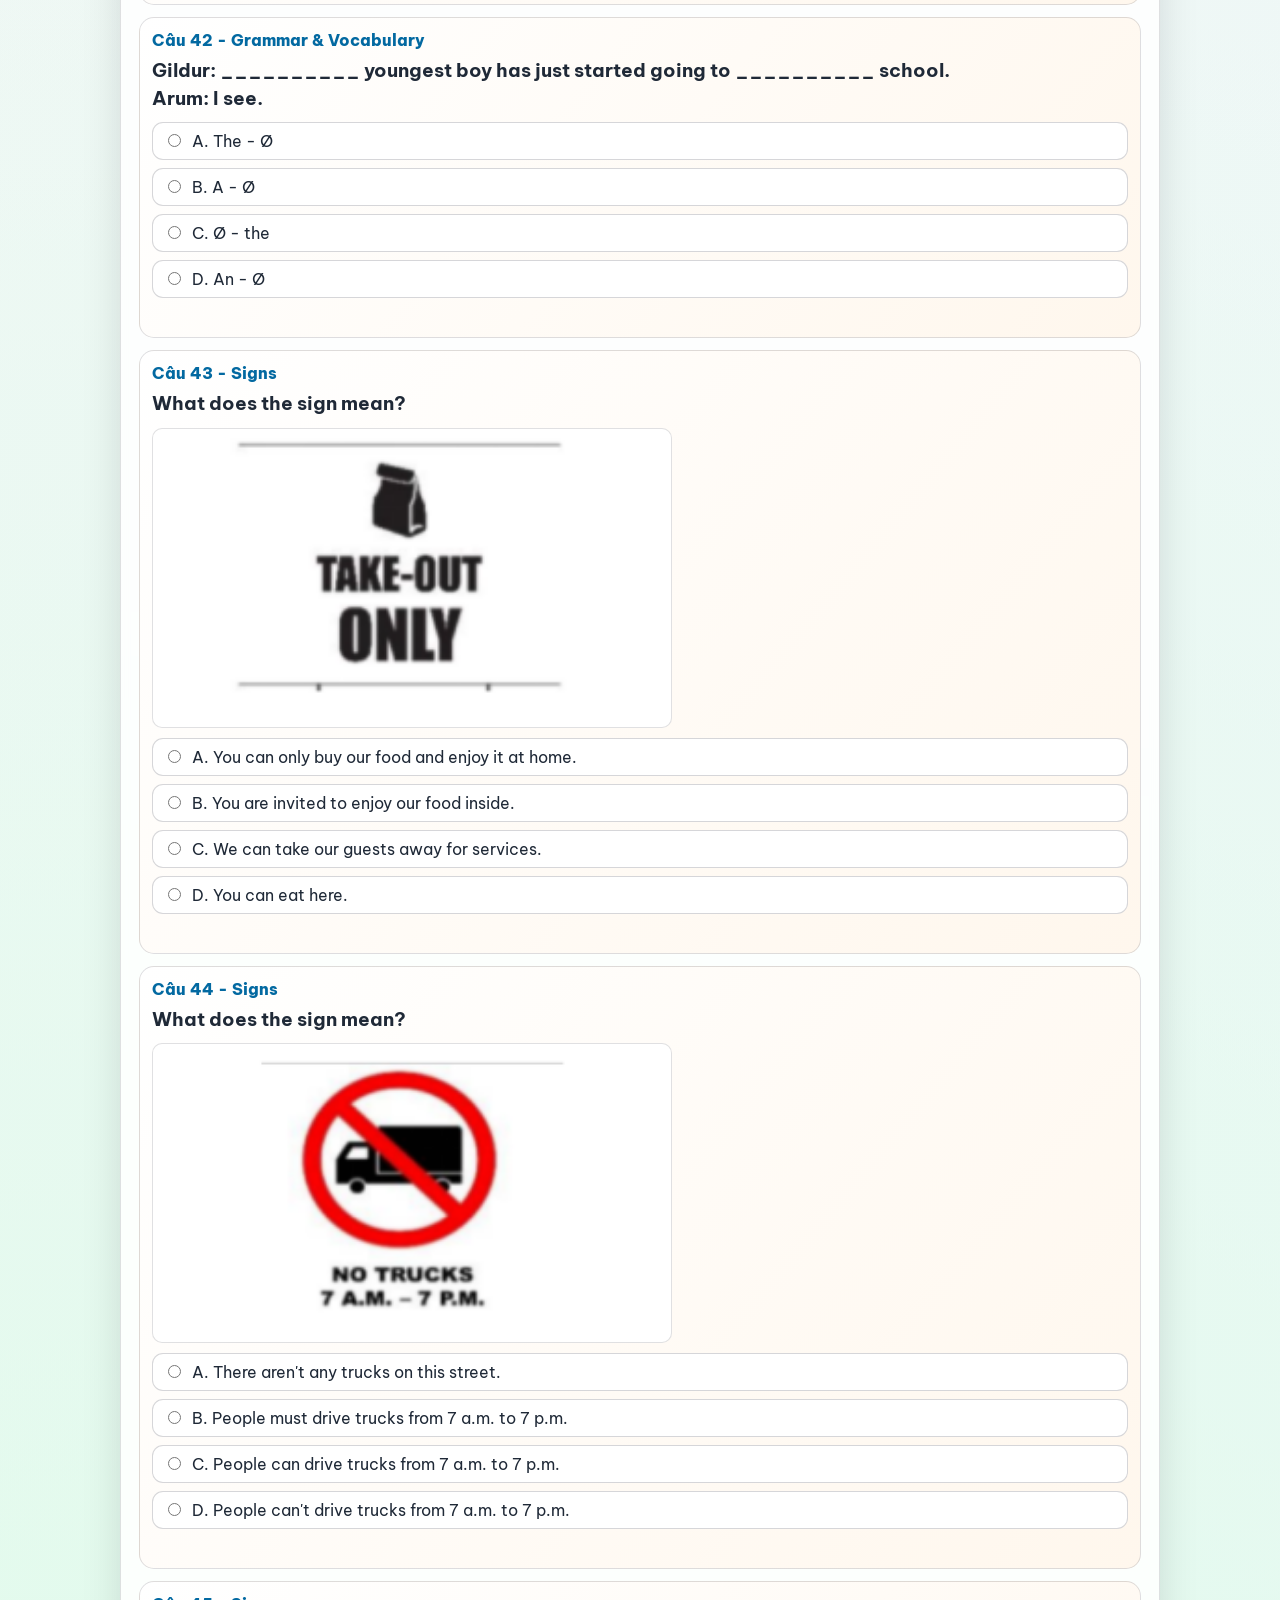
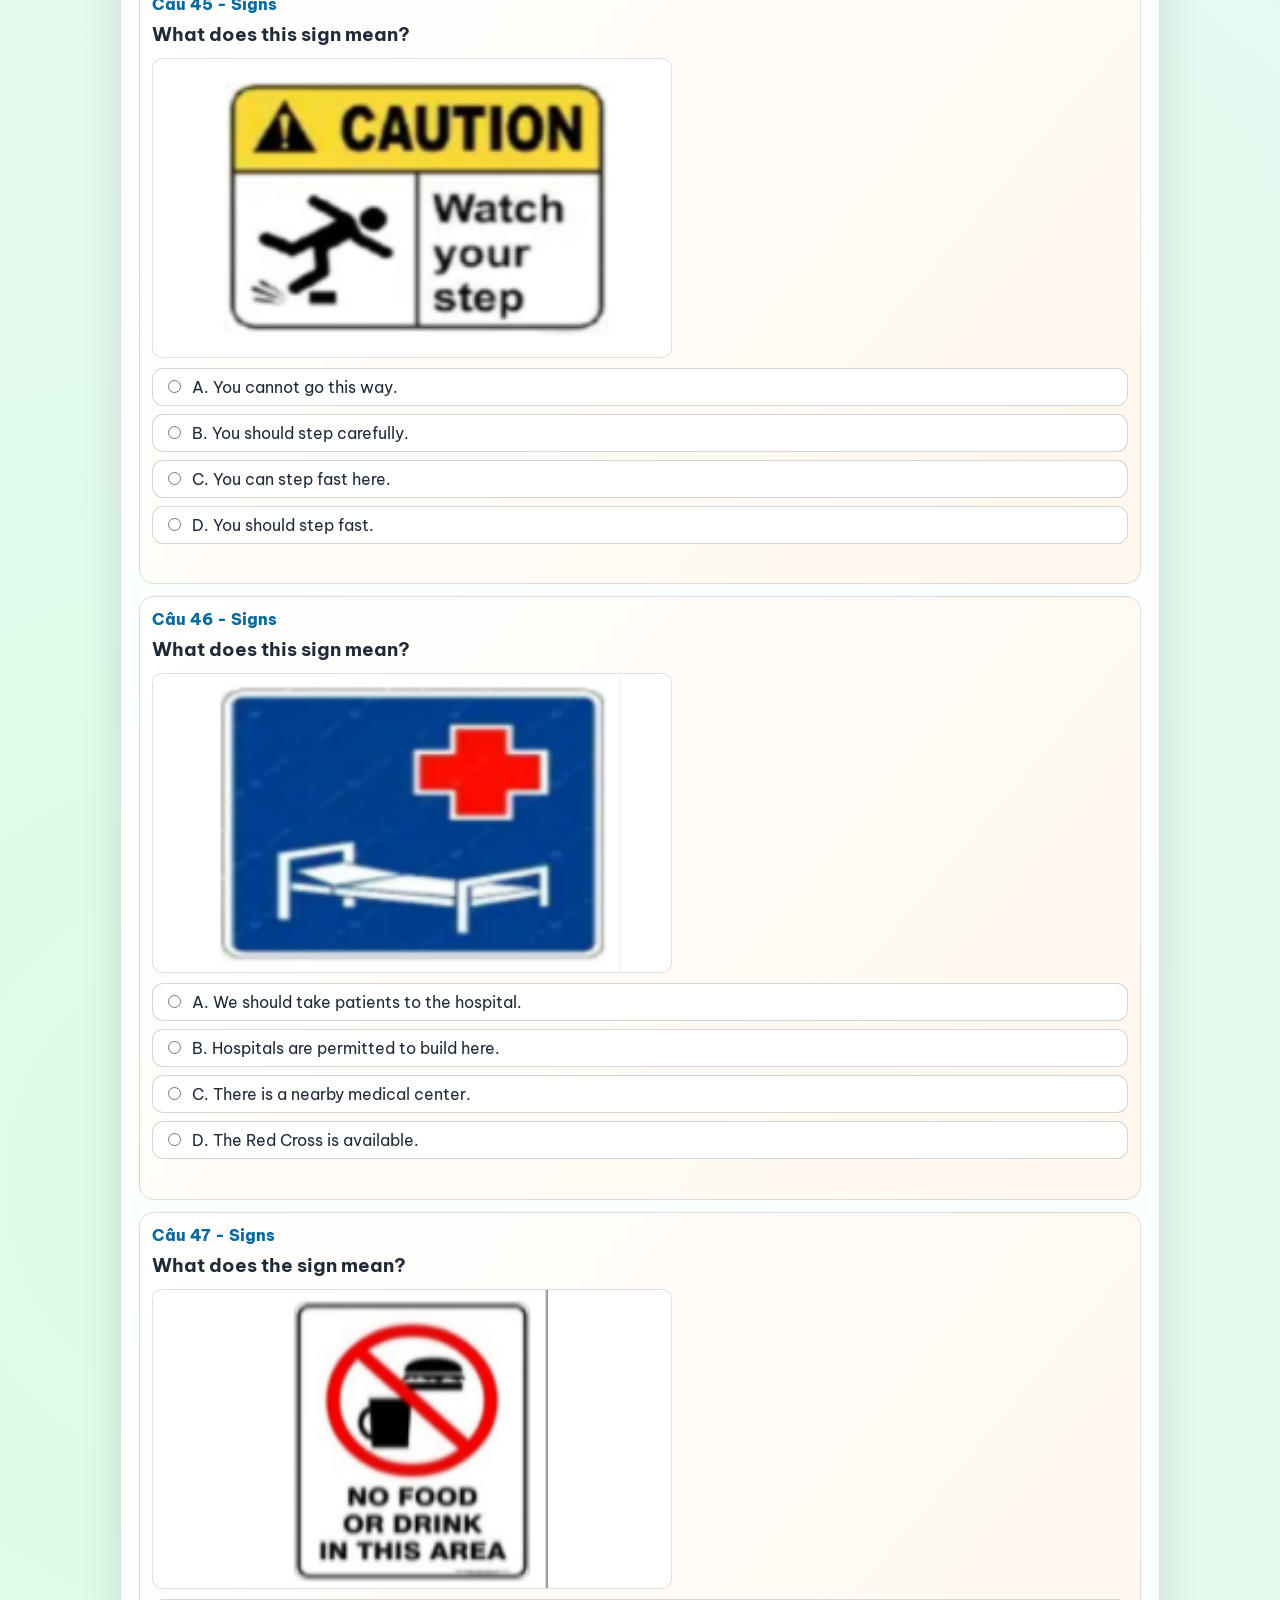
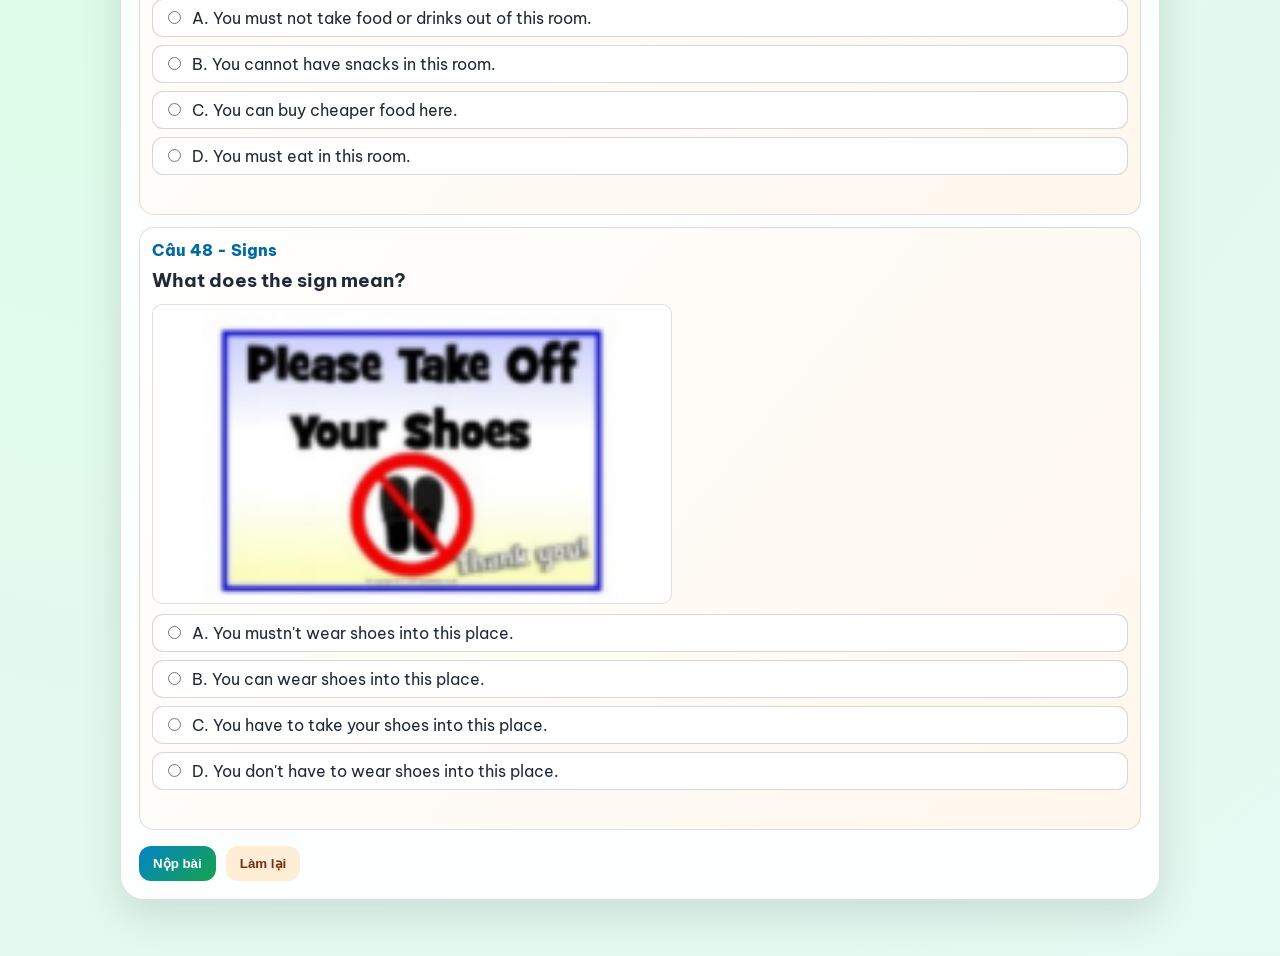
==== commit 8b3d2e8d: "Add new sign-related questions and images; update HTML and CSS for media display" ====
--- a/English/index.html
+++ b/English/index.html
@@ -22,7 +22,7 @@
           <p class="eyebrow">ÔN TẬP CUỐI HỌC KÌ II - LỚP 7</p>
           <h1>English Practice Website</h1>
           <p class="lead">
-            Luyện 30 câu trắc nghiệm (từ câu 13-42), nộp bài để xem điểm và phân
+            Luyện 36 câu trắc nghiệm (từ câu 13-48), nộp bài để xem điểm và phân
             tích đúng/sai chi tiết.
           </p>
         </div>
@@ -32,7 +32,7 @@
       <section class="metrics">
         <article class="metric">
           <p>Đã trả lời</p>
-          <h2 id="progressText">0 / 30</h2>
+          <h2 id="progressText">0 / 36</h2>
         </article>
         <article class="metric">
           <p>Điểm</p>
@@ -64,6 +64,7 @@
       <article class="card">
         <p class="q-index"></p>
         <h3 class="q-text"></h3>
+        <div class="q-media"></div>
         <div class="opts"></div>
         <p class="analysis"></p>
       </article>
--- a/English/styles.css
+++ b/English/styles.css
@@ -188,6 +188,20 @@
   white-space: pre-line;
 }
 
+.q-media {
+  margin: 0 0 10px;
+}
+
+.q-image {
+  width: min(100%, 520px);
+  max-height: 300px;
+  display: block;
+  object-fit: contain;
+  border-radius: 10px;
+  border: 1px solid rgba(2, 6, 23, 0.12);
+  background: #fff;
+}
+
 .opts {
   display: grid;
   gap: 8px;
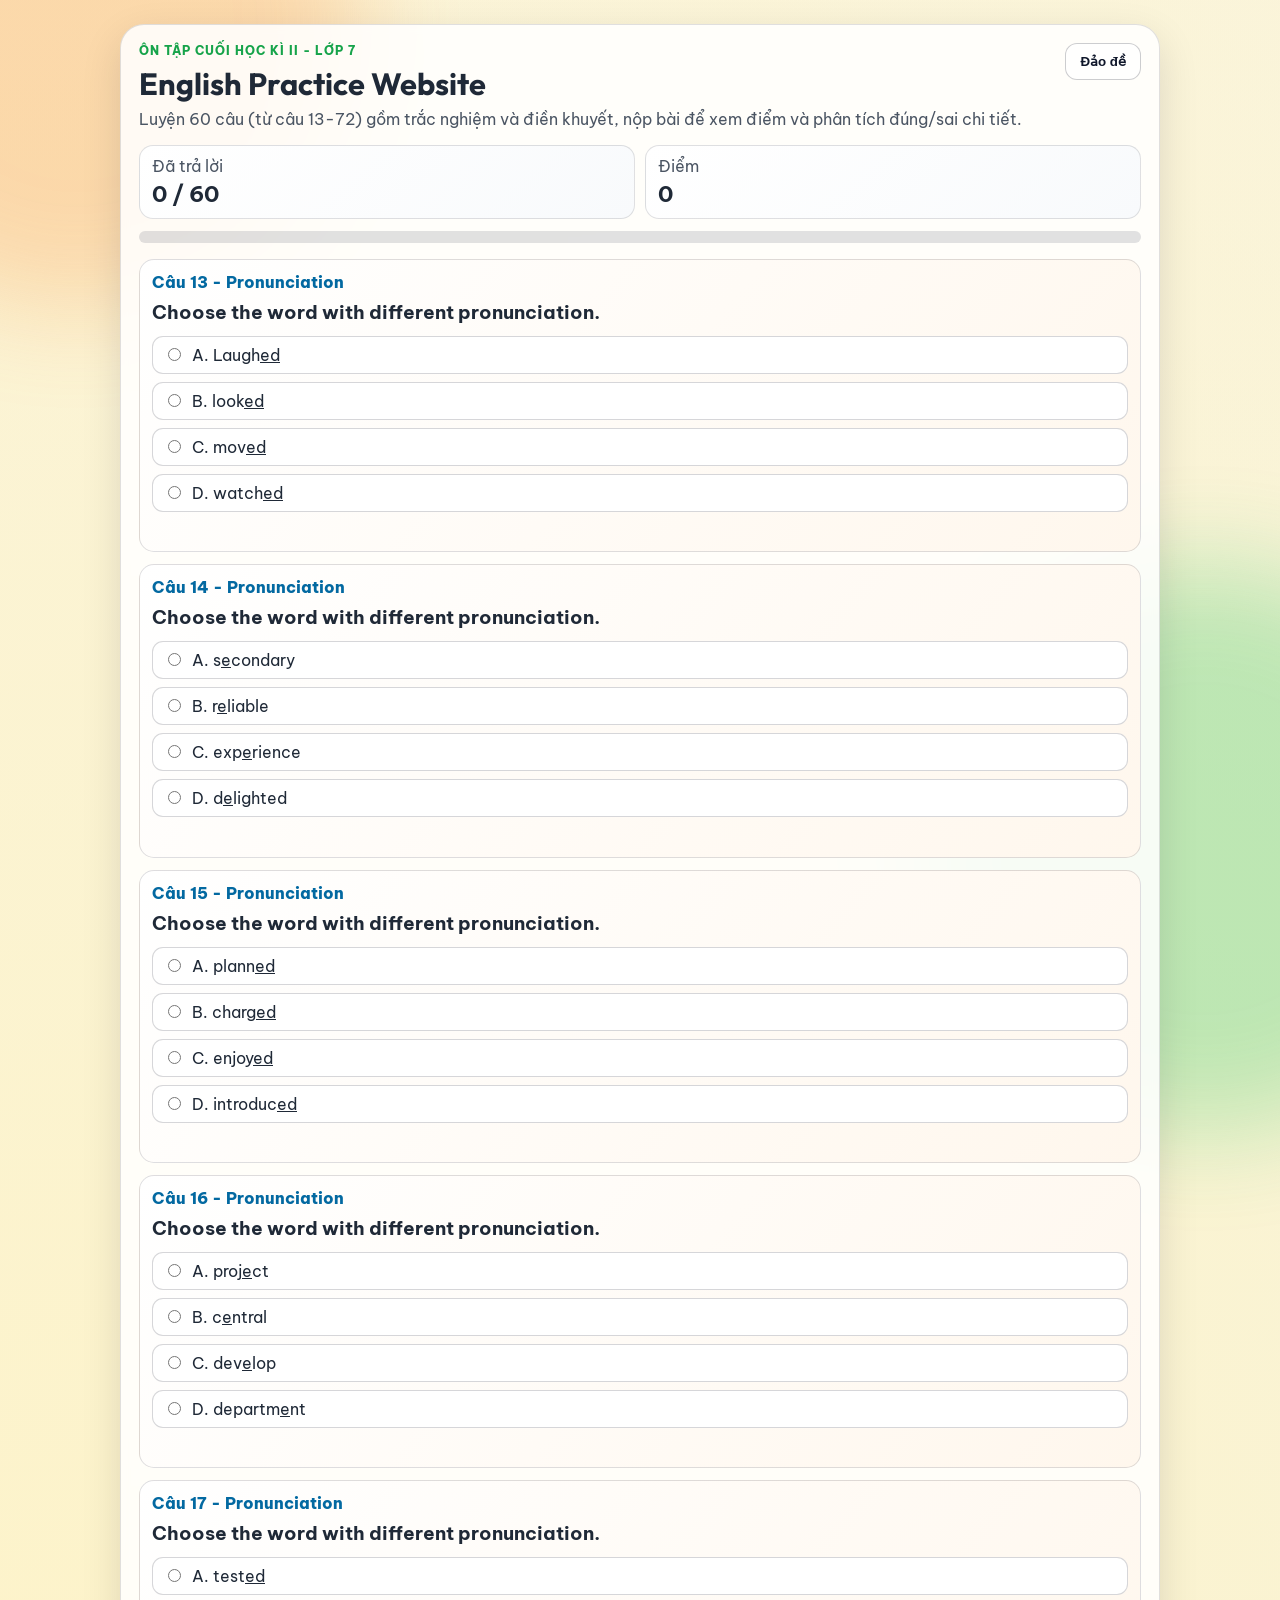
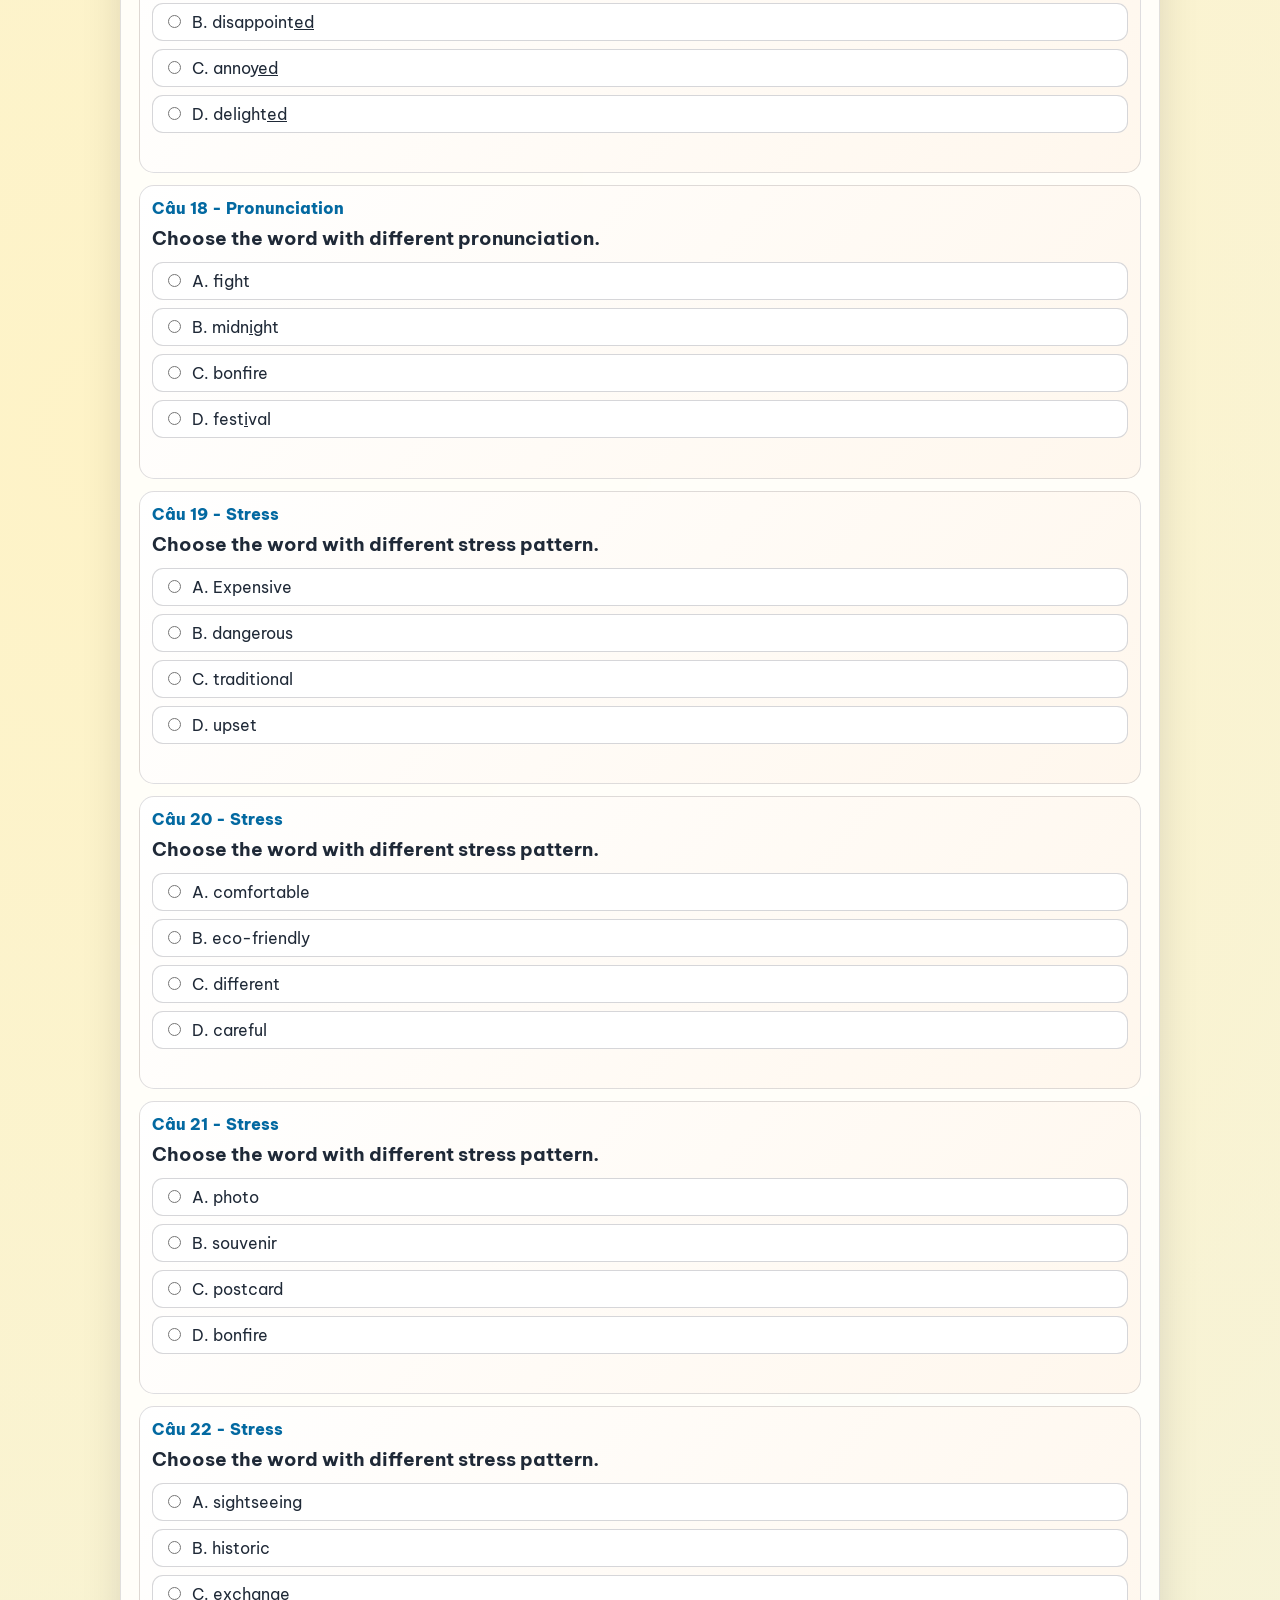
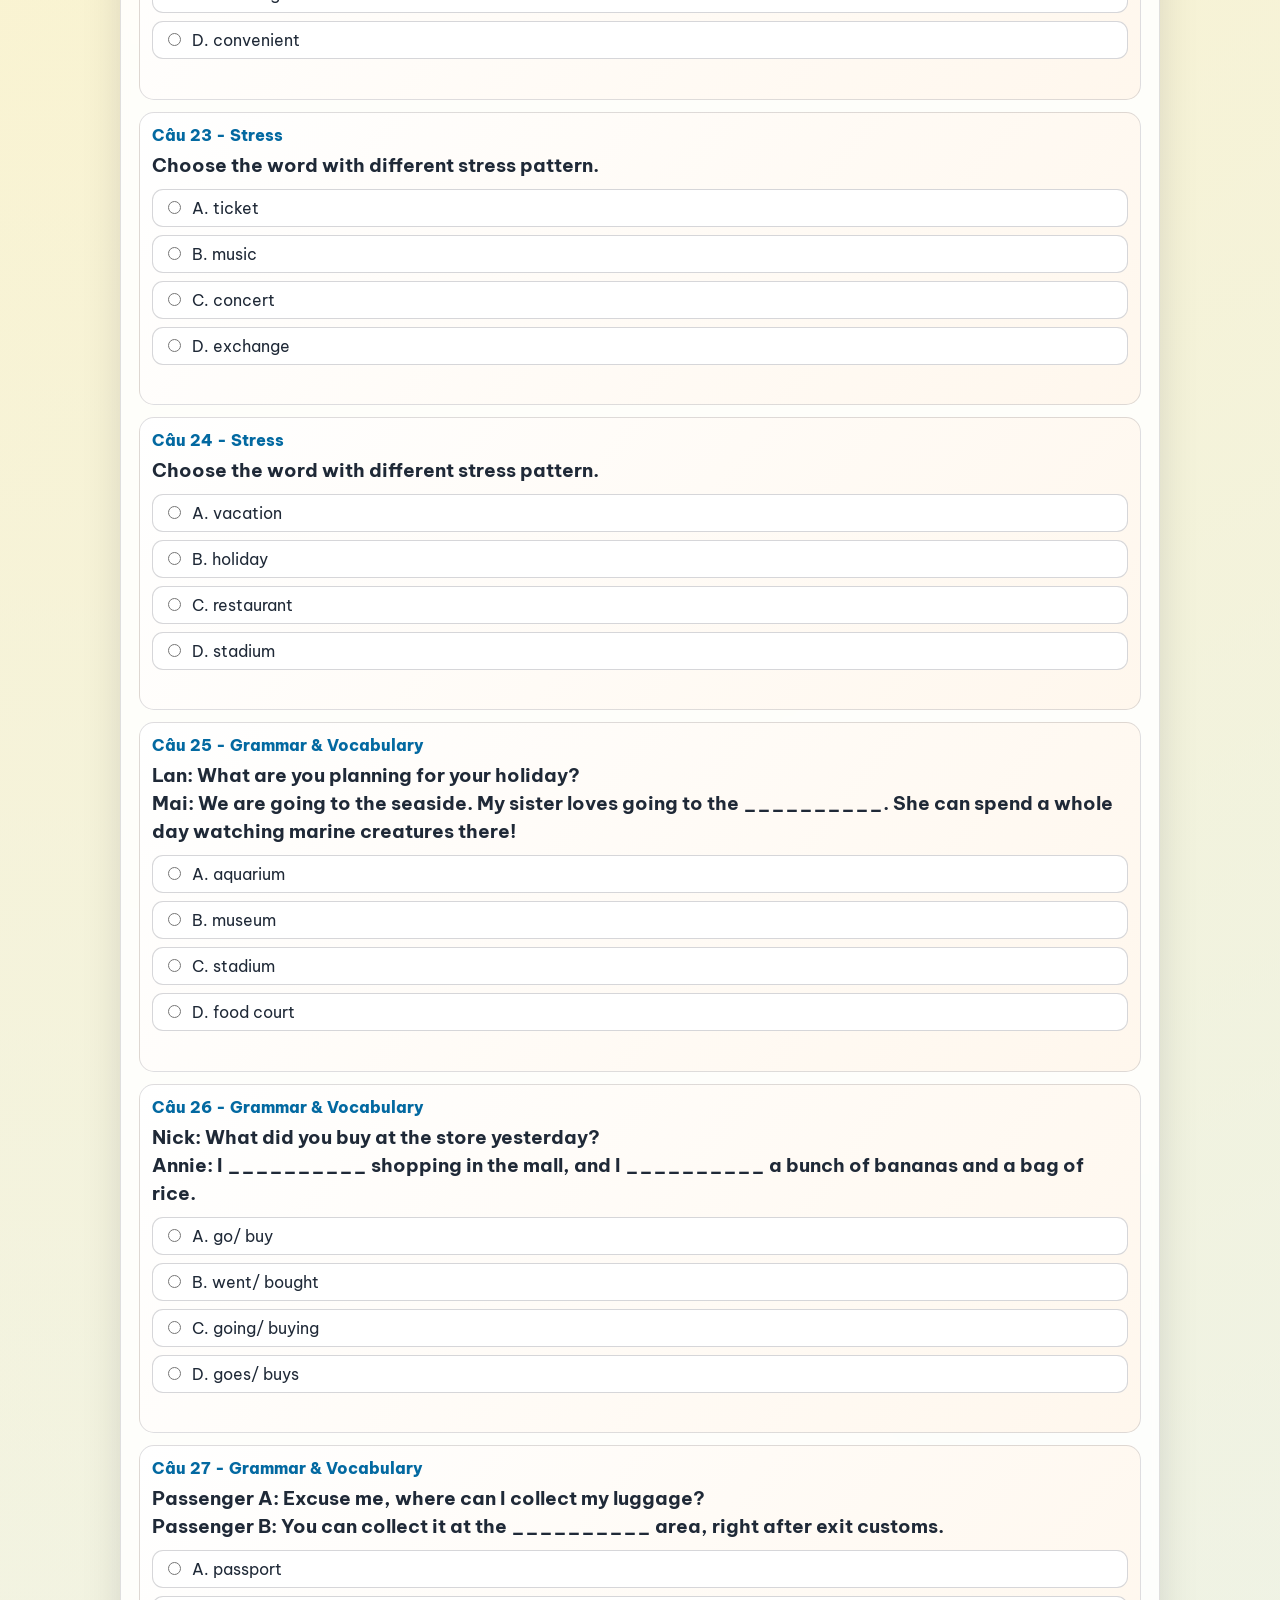
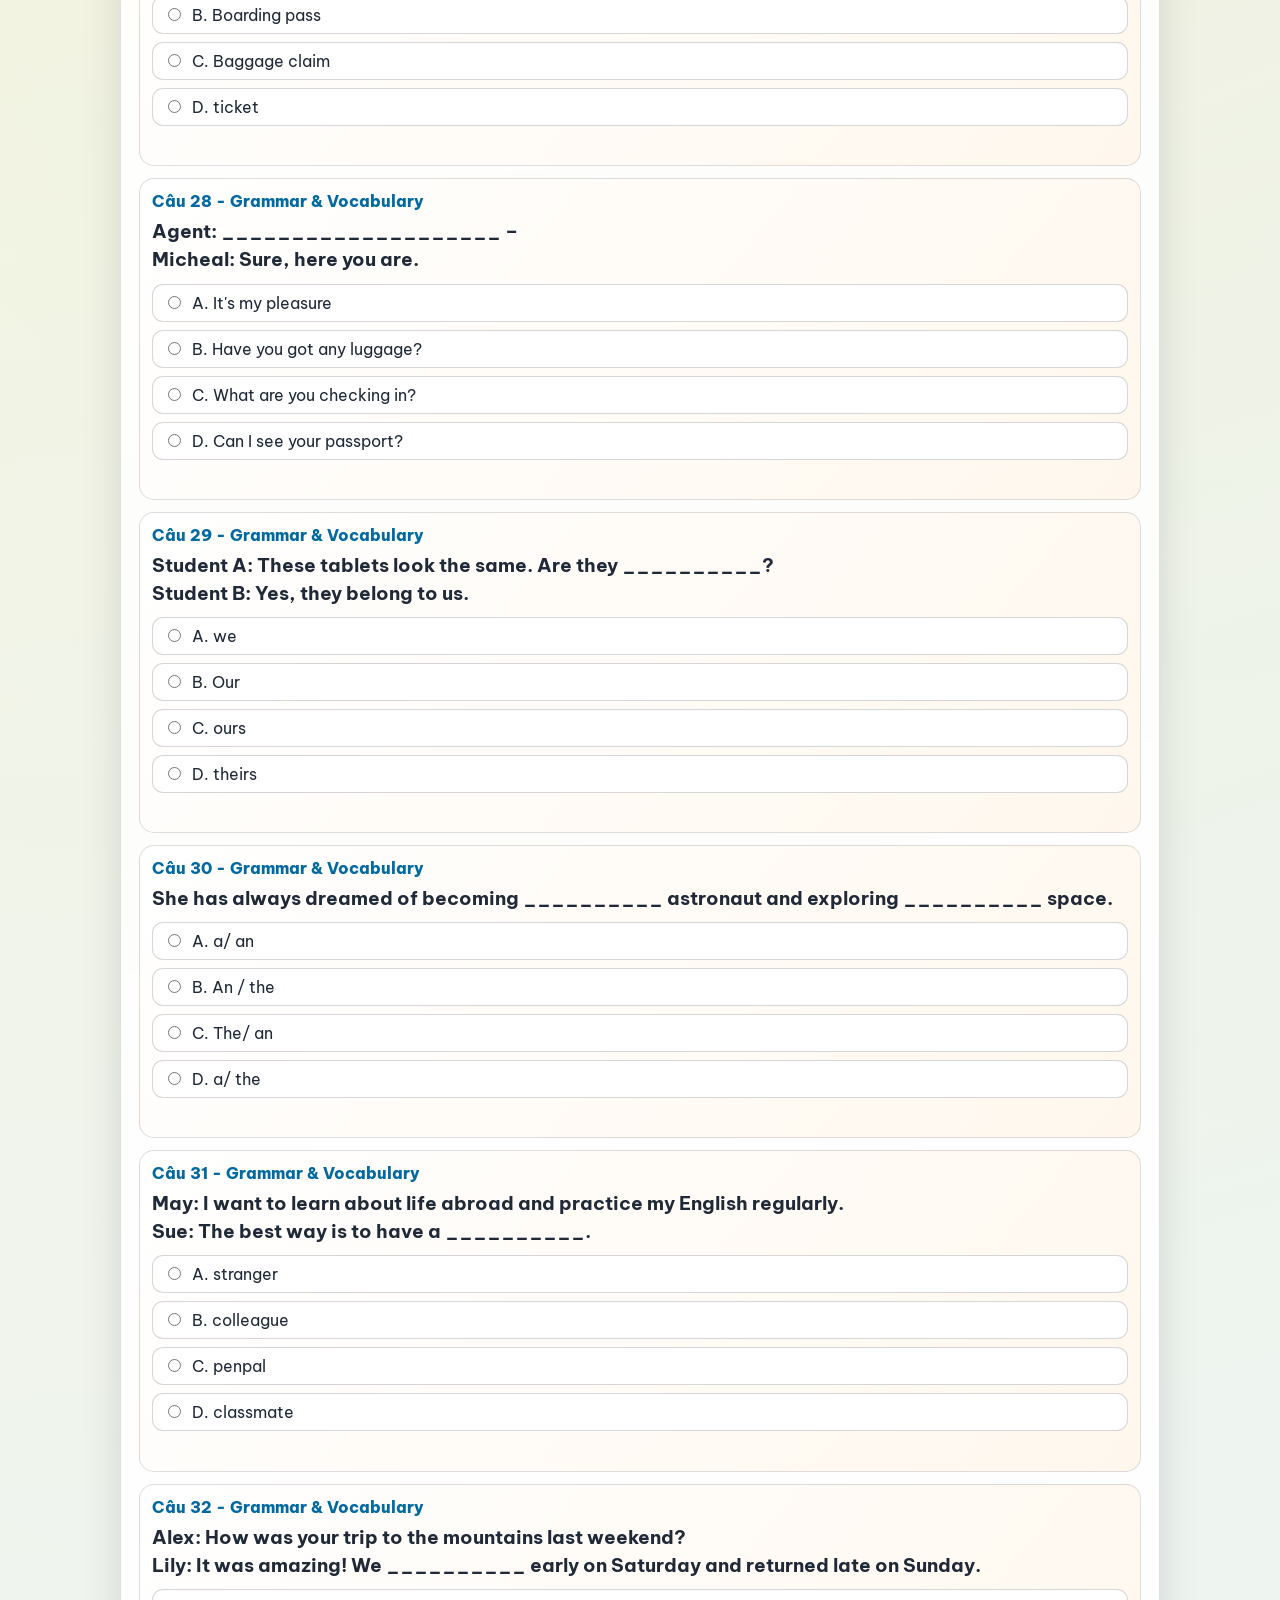
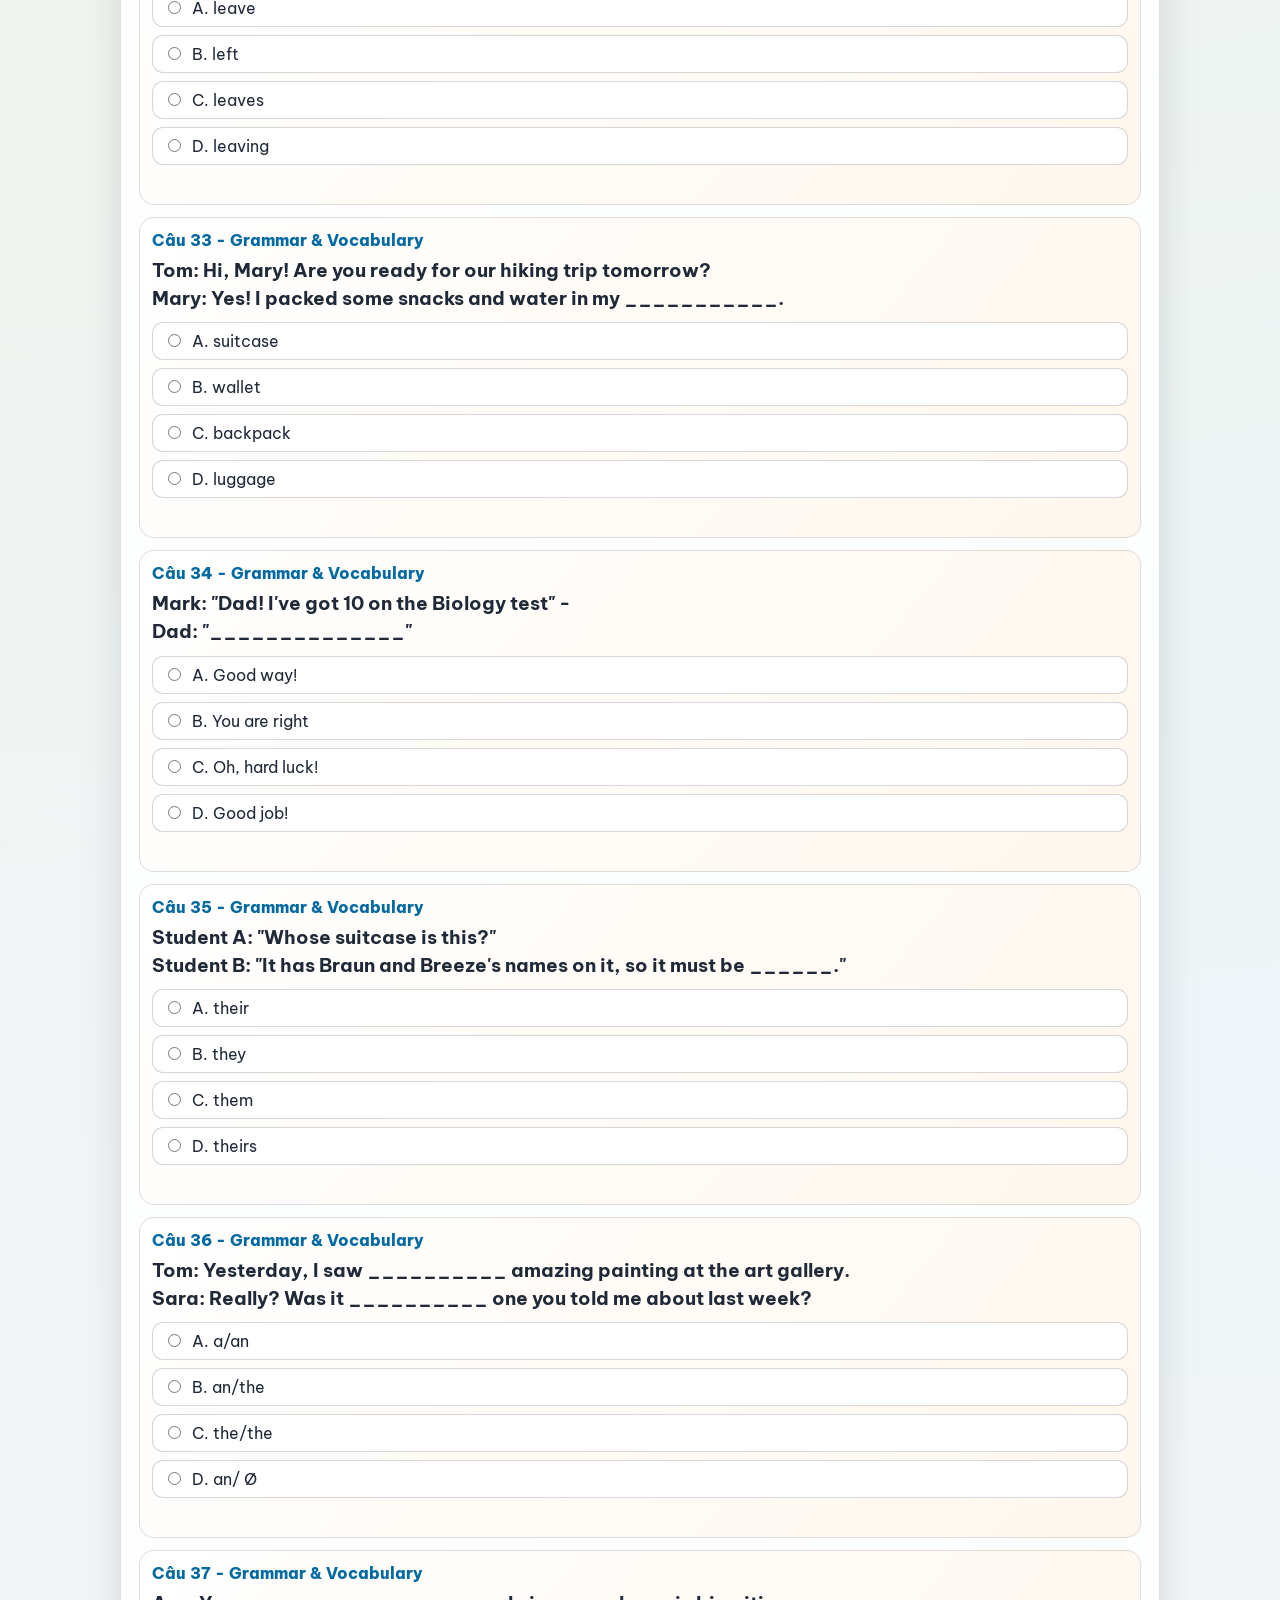
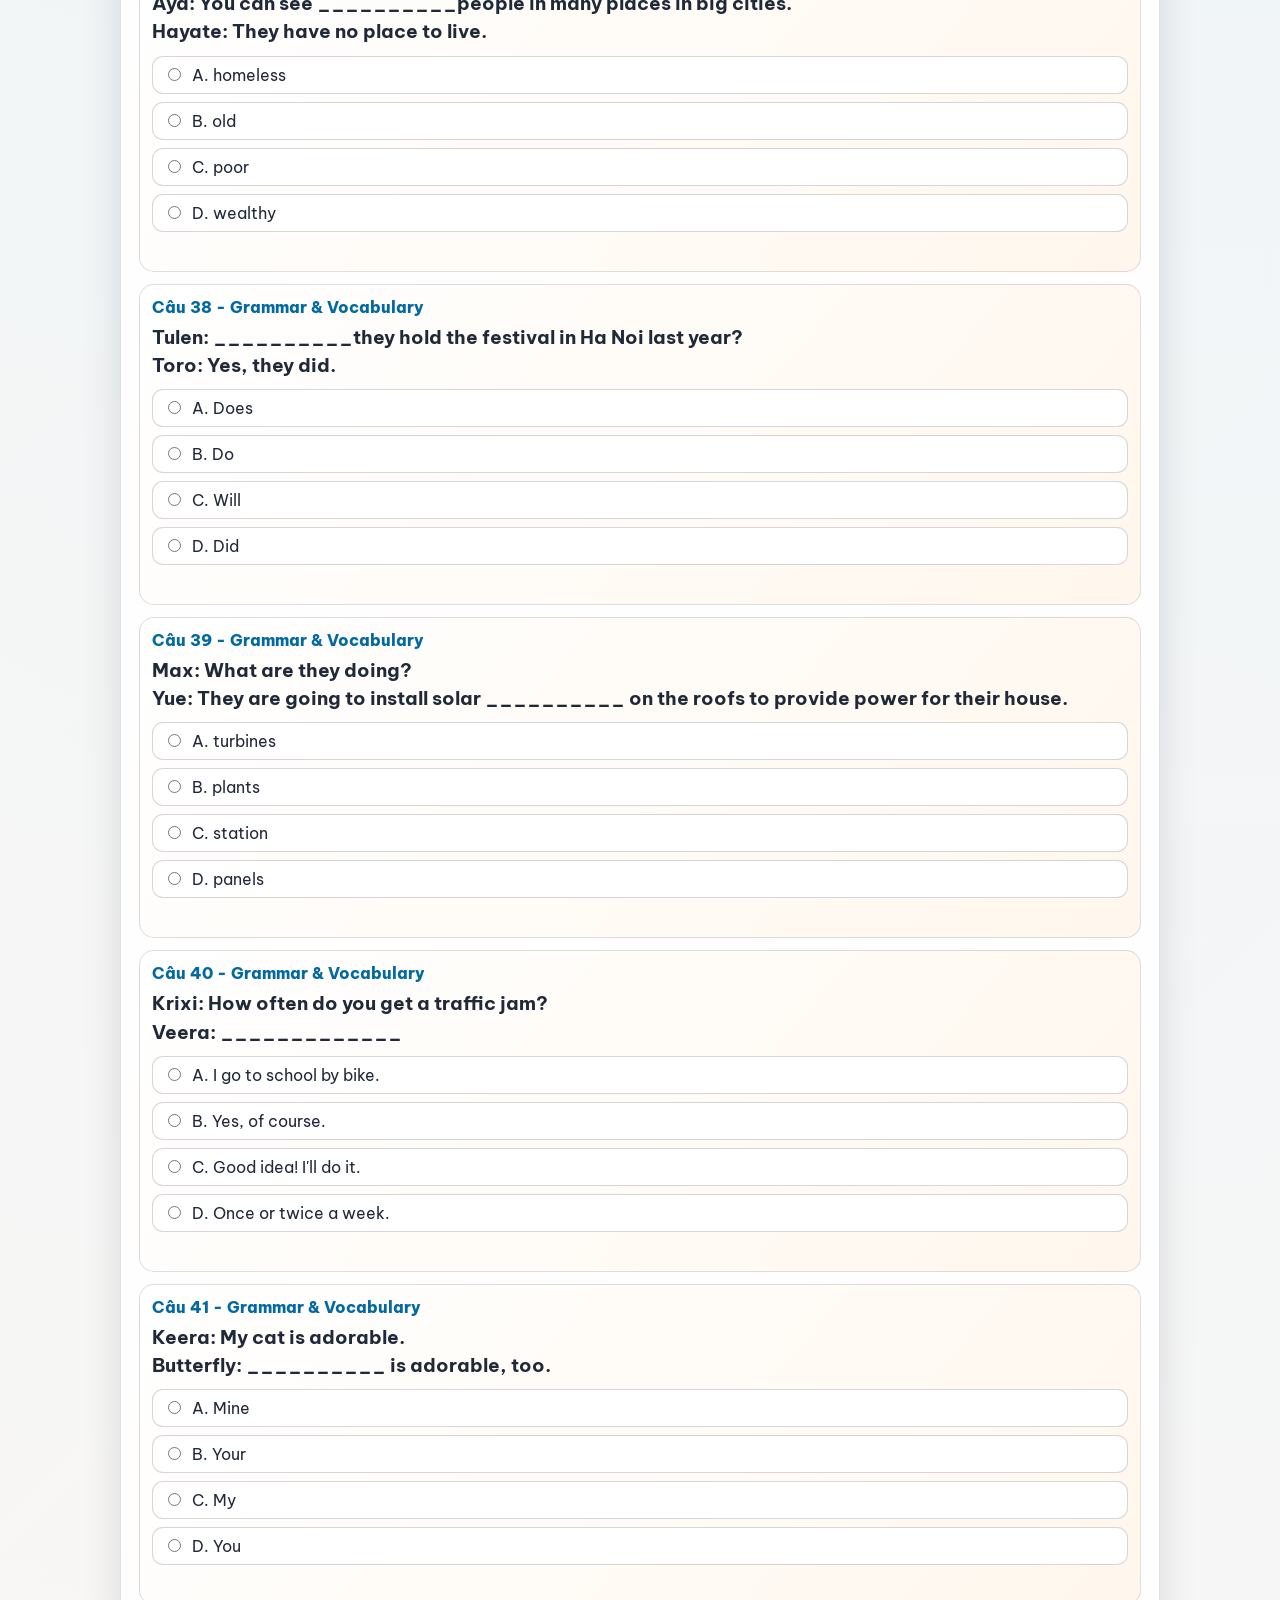
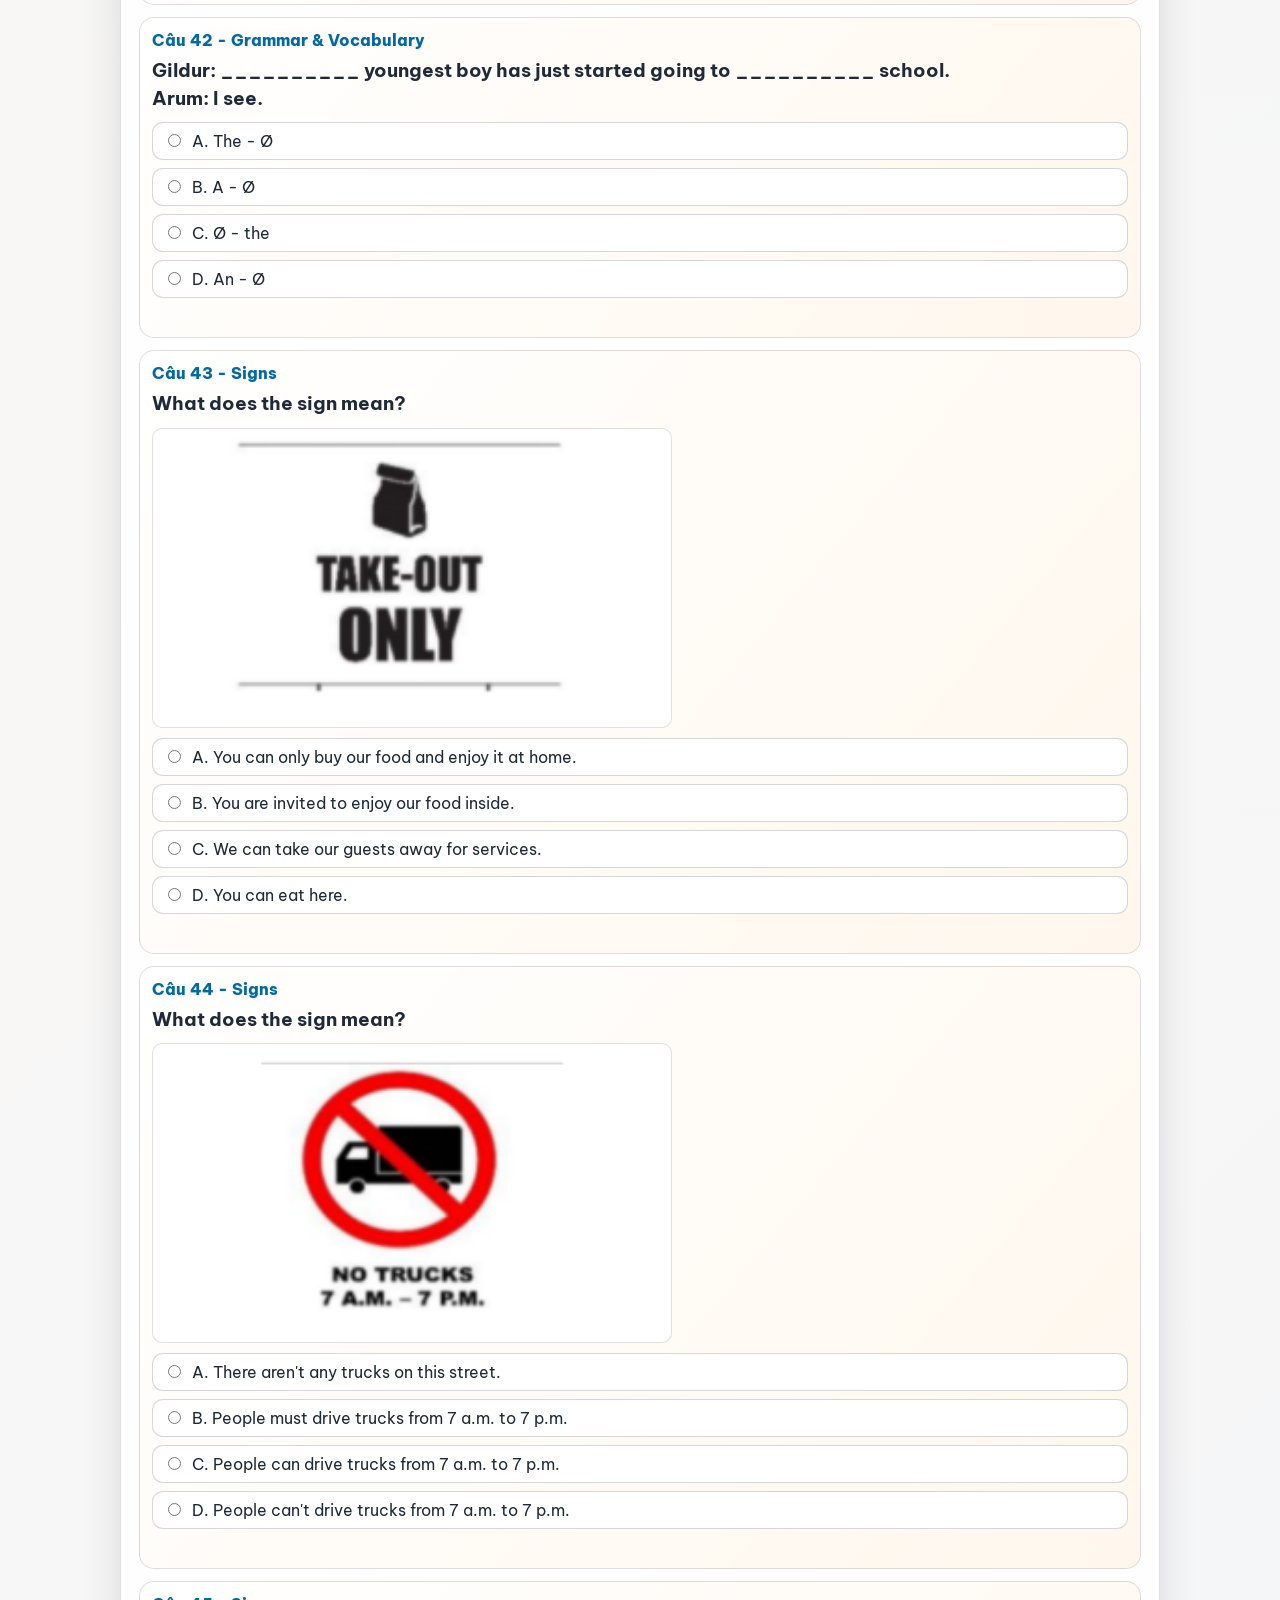
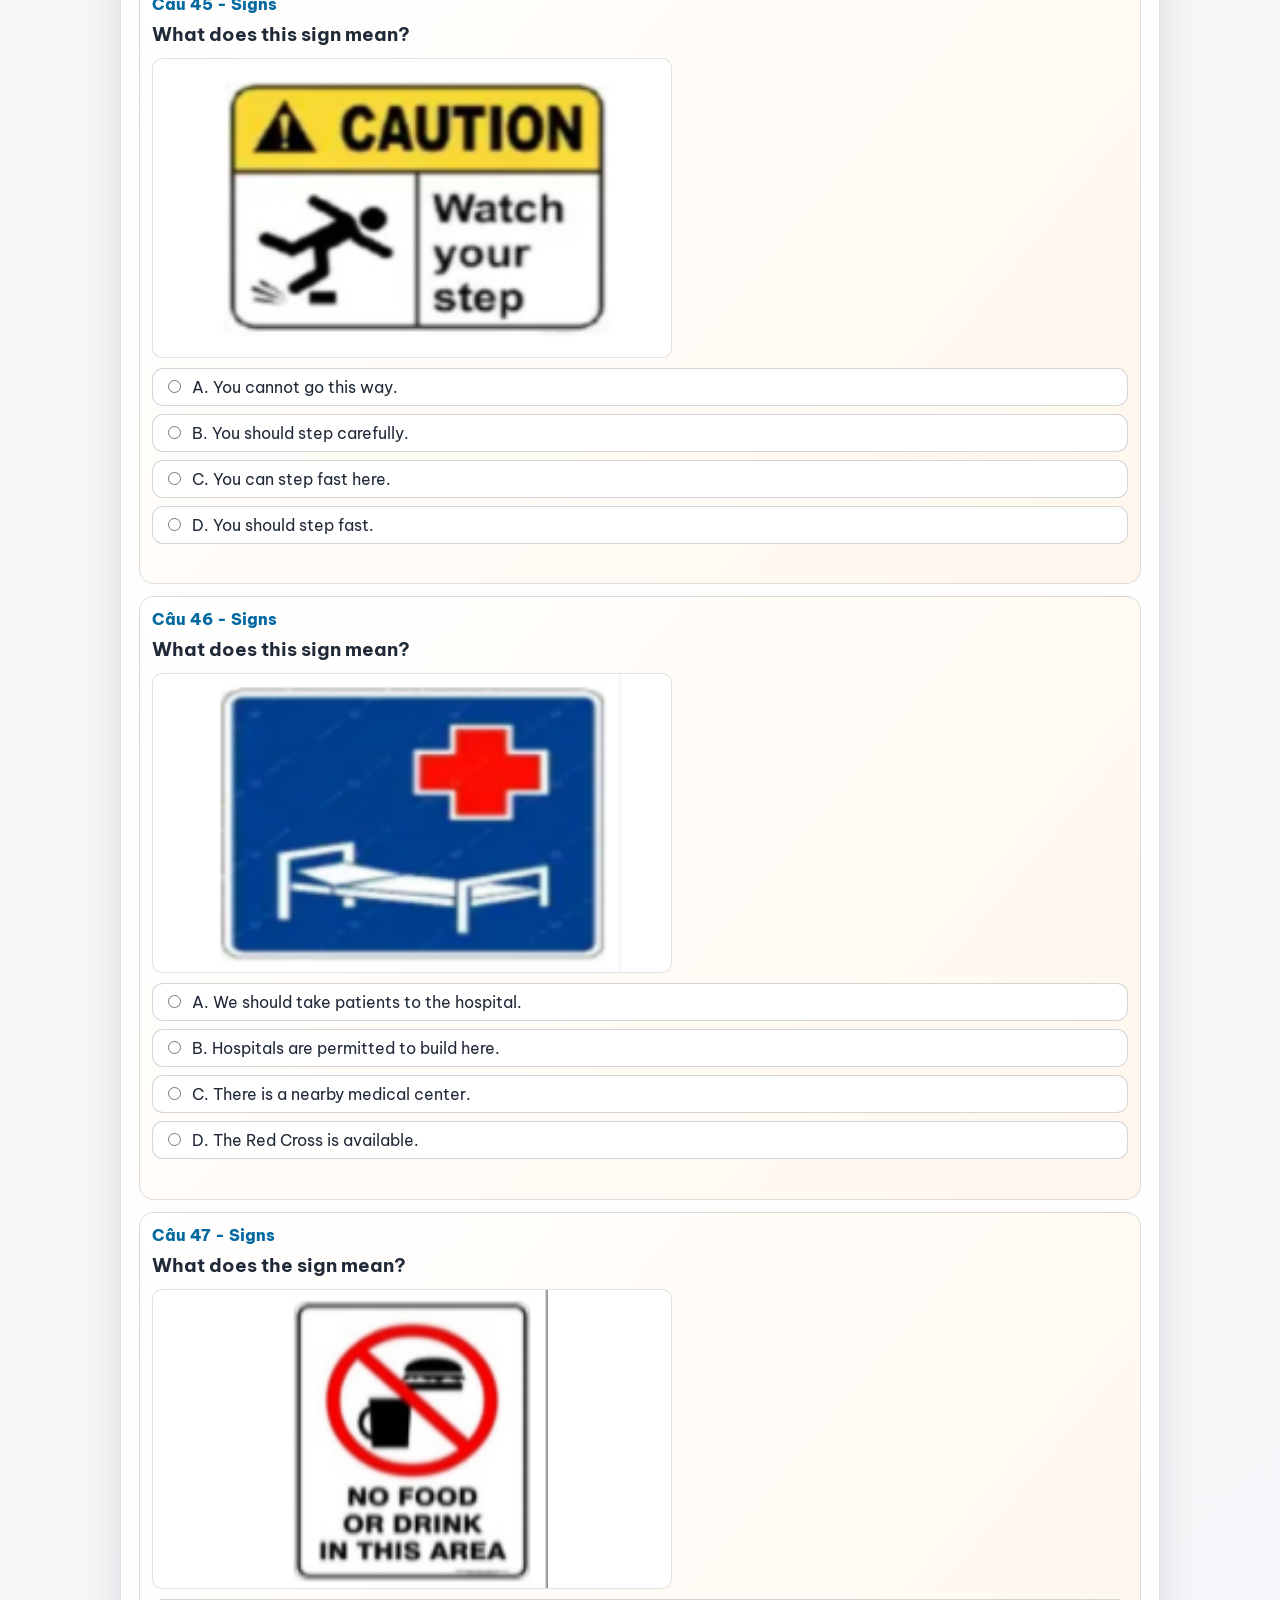
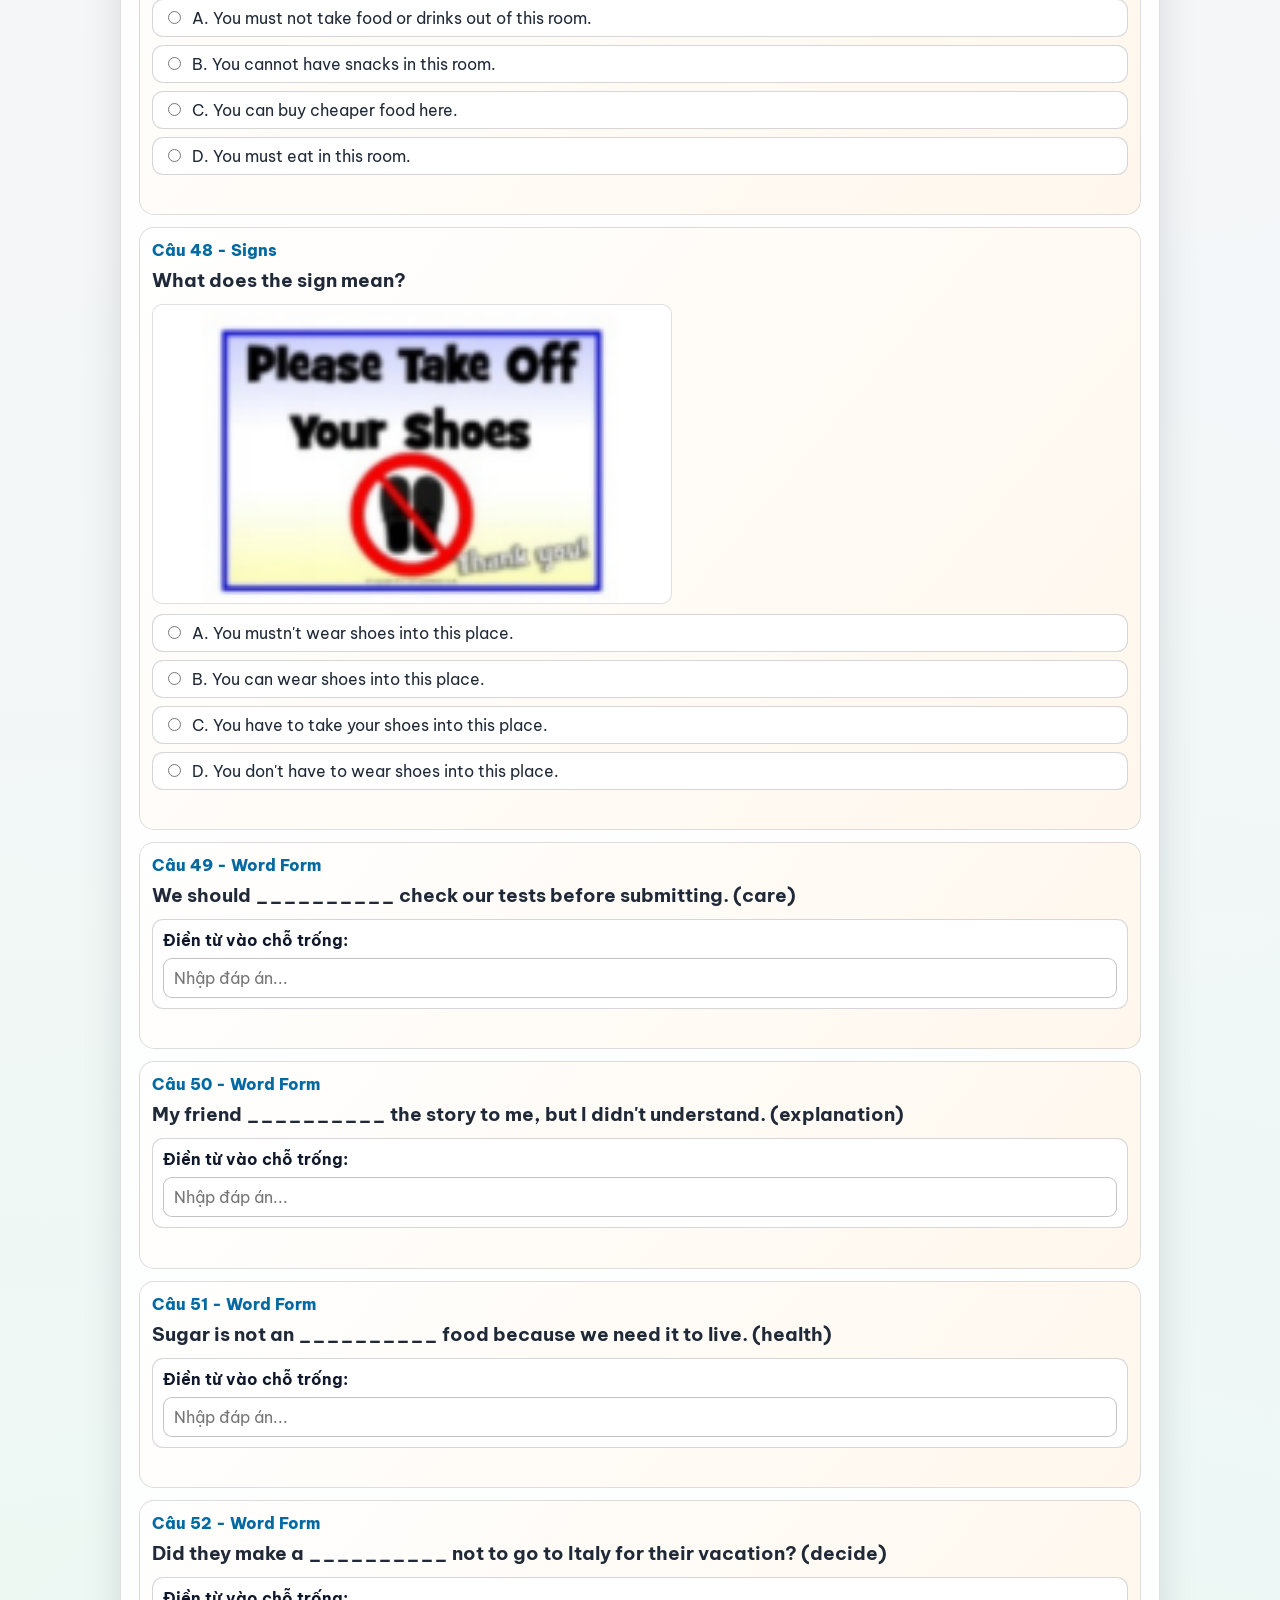
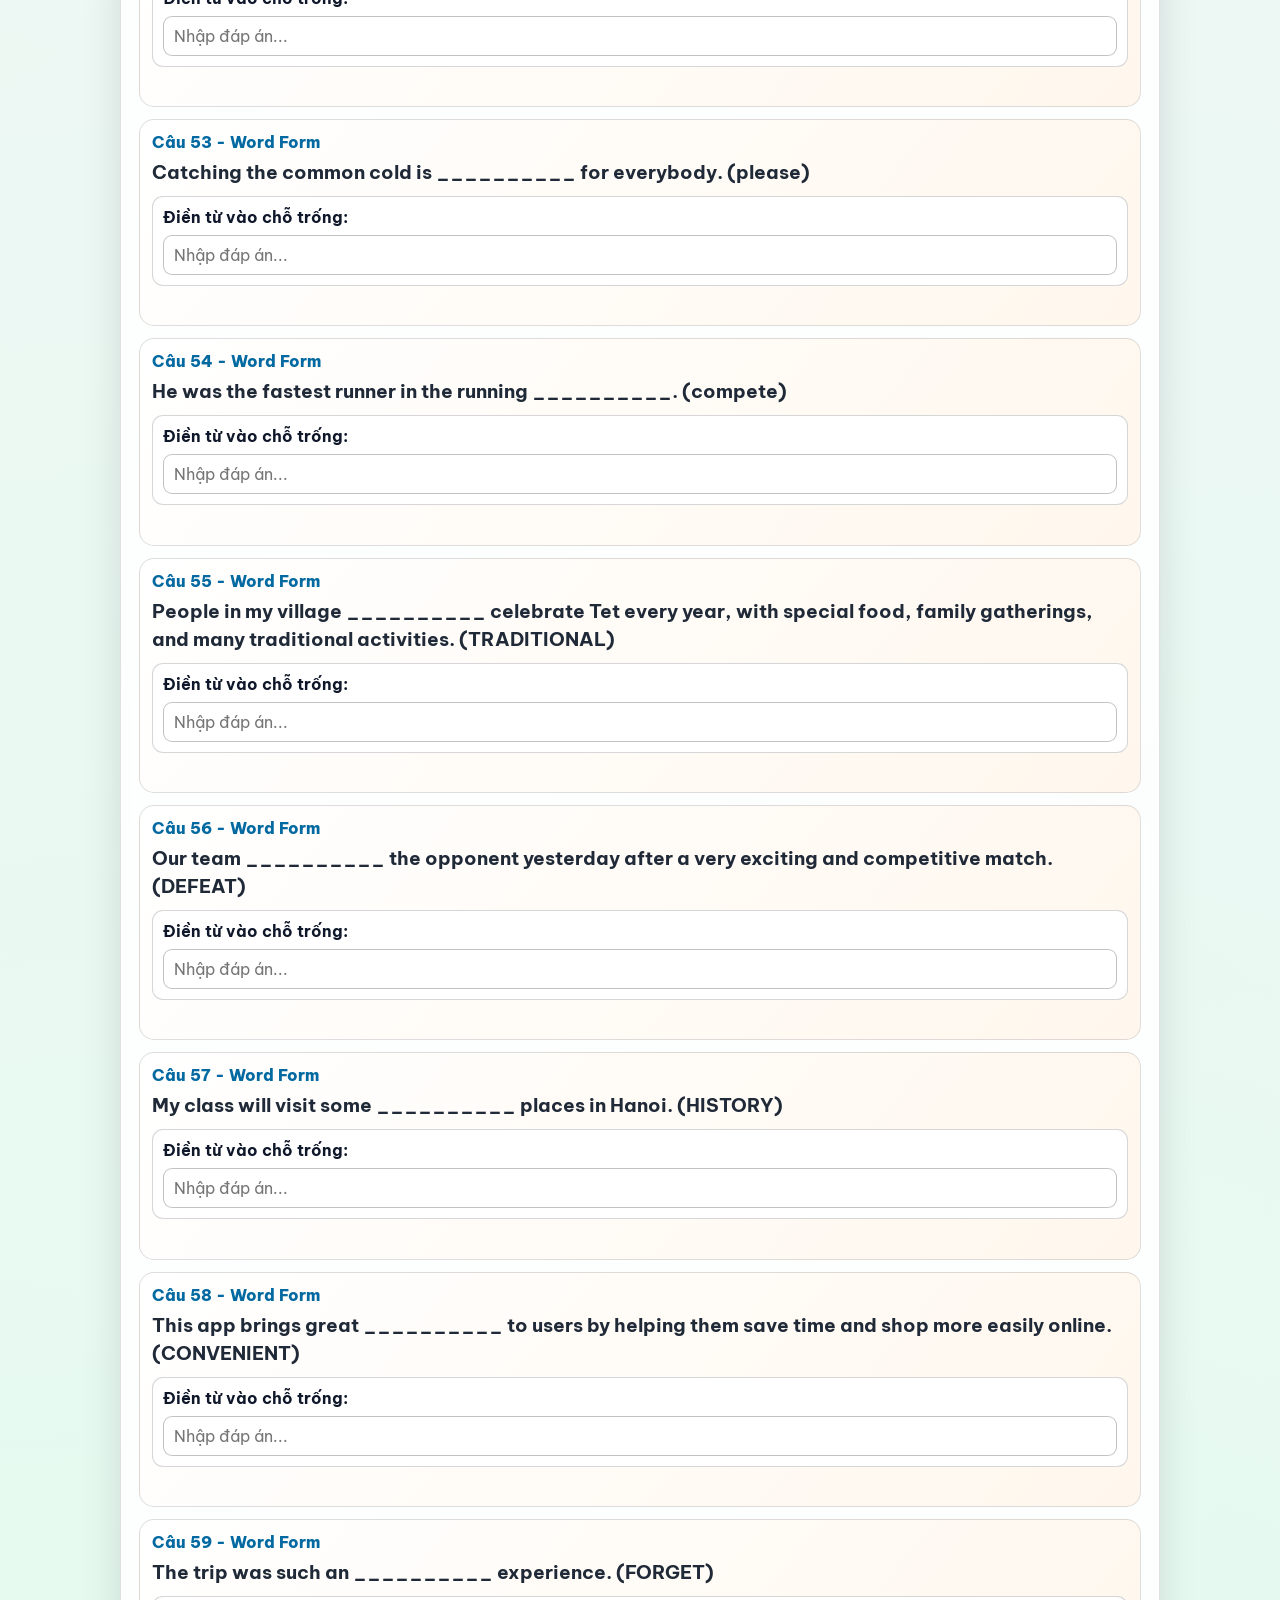
==== commit a3760369: "Add new fill-in-the-blank questions and enhance styles for reading passages" ====
--- a/English/index.html
+++ b/English/index.html
@@ -22,8 +22,8 @@
           <p class="eyebrow">ÔN TẬP CUỐI HỌC KÌ II - LỚP 7</p>
           <h1>English Practice Website</h1>
           <p class="lead">
-            Luyện 36 câu trắc nghiệm (từ câu 13-48), nộp bài để xem điểm và phân
-            tích đúng/sai chi tiết.
+            Luyện 60 câu (từ câu 13-72) gồm trắc nghiệm và điền khuyết, nộp bài
+            để xem điểm và phân tích đúng/sai chi tiết.
           </p>
         </div>
         <button id="shuffleBtn" class="btn ghost" type="button">Đảo đề</button>
@@ -32,7 +32,7 @@
       <section class="metrics">
         <article class="metric">
           <p>Đã trả lời</p>
-          <h2 id="progressText">0 / 36</h2>
+          <h2 id="progressText">0 / 60</h2>
         </article>
         <article class="metric">
           <p>Điểm</p>
--- a/English/styles.css
+++ b/English/styles.css
@@ -176,6 +176,11 @@
   animation: reveal 320ms ease both;
 }
 
+.reading-card {
+  border-color: rgba(2, 132, 199, 0.28);
+  background: linear-gradient(135deg, #f8fbff, #eefcf6);
+}
+
 .q-index {
   margin: 0 0 6px;
   color: #0369a1;
@@ -190,6 +195,38 @@
 
 .q-media {
   margin: 0 0 10px;
+}
+
+.reading-passage {
+  border: 1px solid rgba(2, 6, 23, 0.14);
+  border-radius: 12px;
+  background: #ffffff;
+  padding: 12px;
+}
+
+.reading-title {
+  margin: 0 0 10px;
+  font-size: 1rem;
+  line-height: 1.45;
+  color: #0c4a6e;
+}
+
+.reading-list {
+  display: grid;
+  gap: 8px;
+}
+
+.reading-item {
+  margin: 0;
+  line-height: 1.5;
+  color: #1f2937;
+}
+
+.reading-closing {
+  margin: 10px 0 0;
+  line-height: 1.5;
+  color: #334155;
+  font-style: italic;
 }
 
 .q-image {
@@ -205,6 +242,39 @@
 .opts {
   display: grid;
   gap: 8px;
+}
+
+.fill-wrap {
+  border: 1px solid rgba(2, 6, 23, 0.16);
+  border-radius: 11px;
+  background: #fff;
+  padding: 10px;
+  display: grid;
+  gap: 8px;
+}
+
+.fill-label {
+  font-weight: 700;
+  color: #0f172a;
+}
+
+.fill-input {
+  width: 100%;
+  border: 1px solid rgba(2, 6, 23, 0.24);
+  border-radius: 9px;
+  padding: 9px 10px;
+  font: inherit;
+  color: var(--ink);
+  background: #fff;
+}
+
+.fill-input:focus-visible {
+  outline: 3px solid rgba(2, 132, 199, 0.2);
+  border-color: var(--brand);
+}
+
+.fill-input:disabled {
+  background: #f8fafc;
 }
 
 .opt {
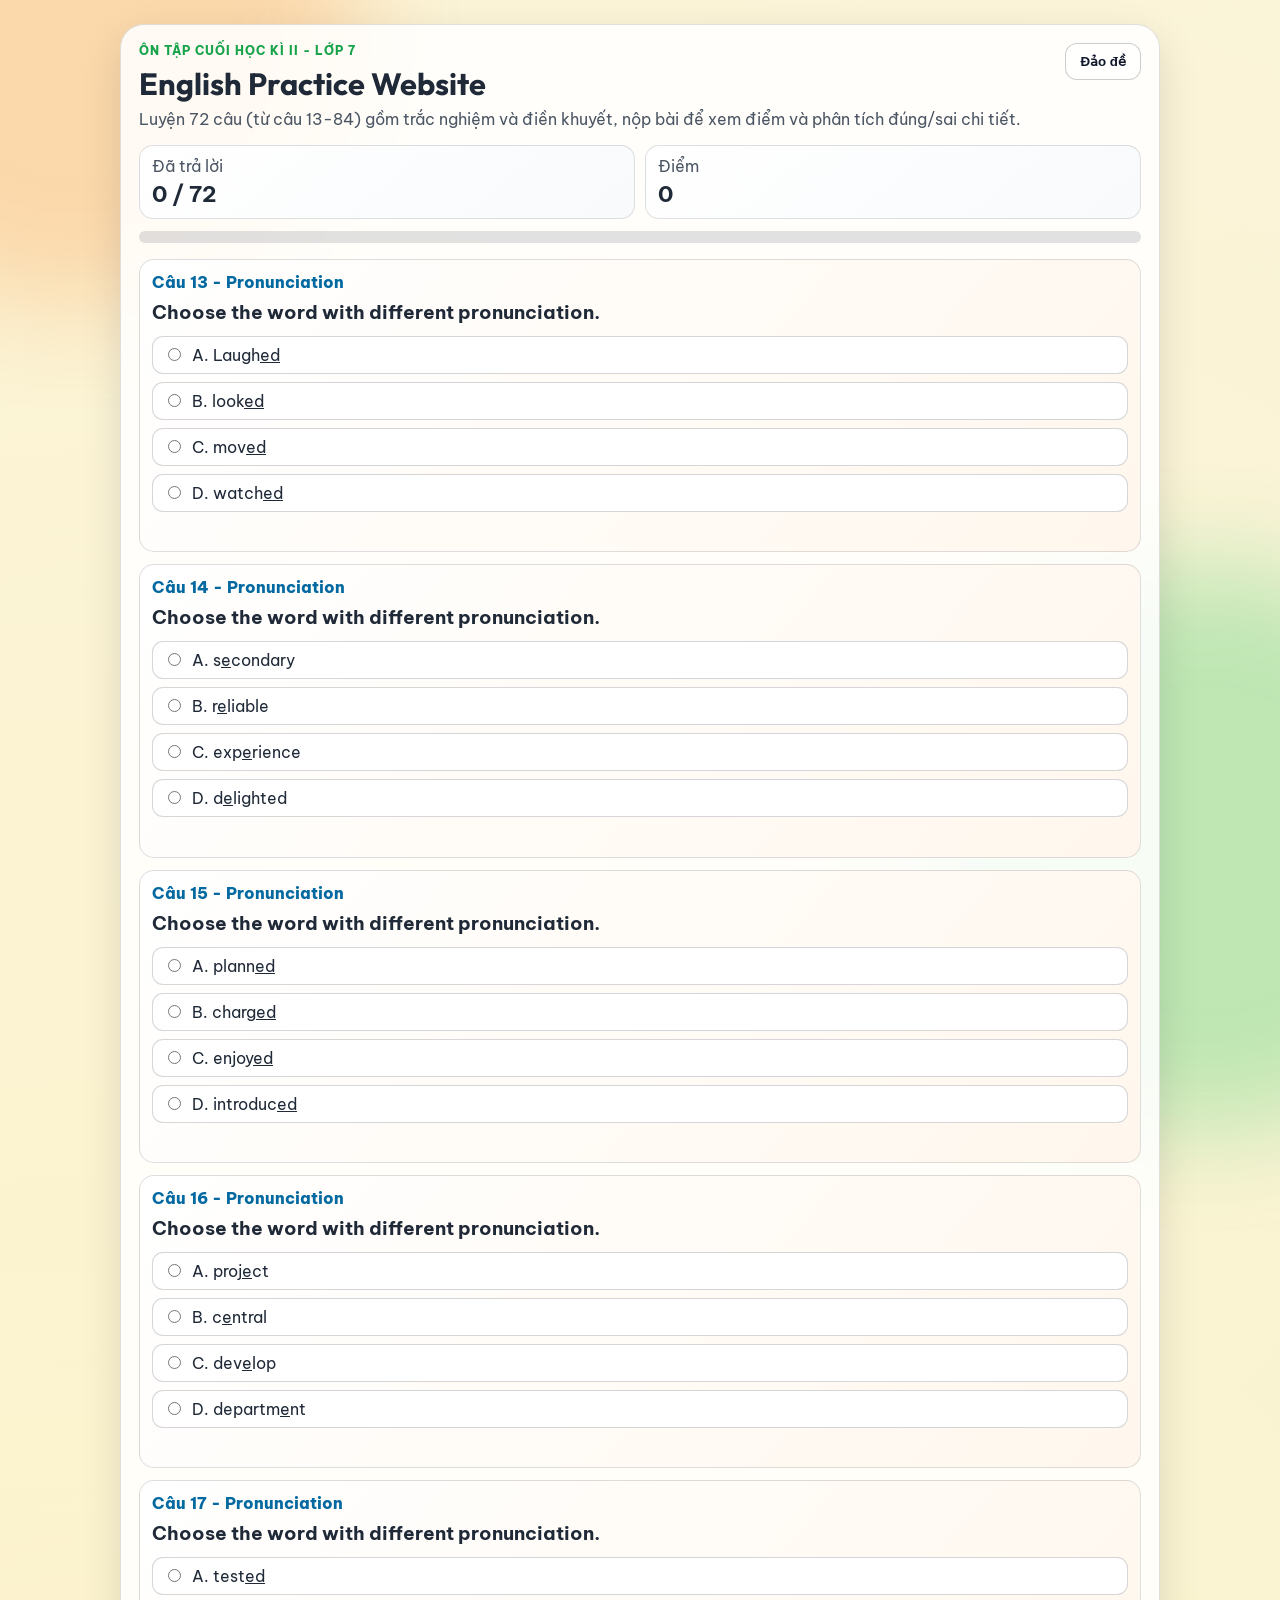
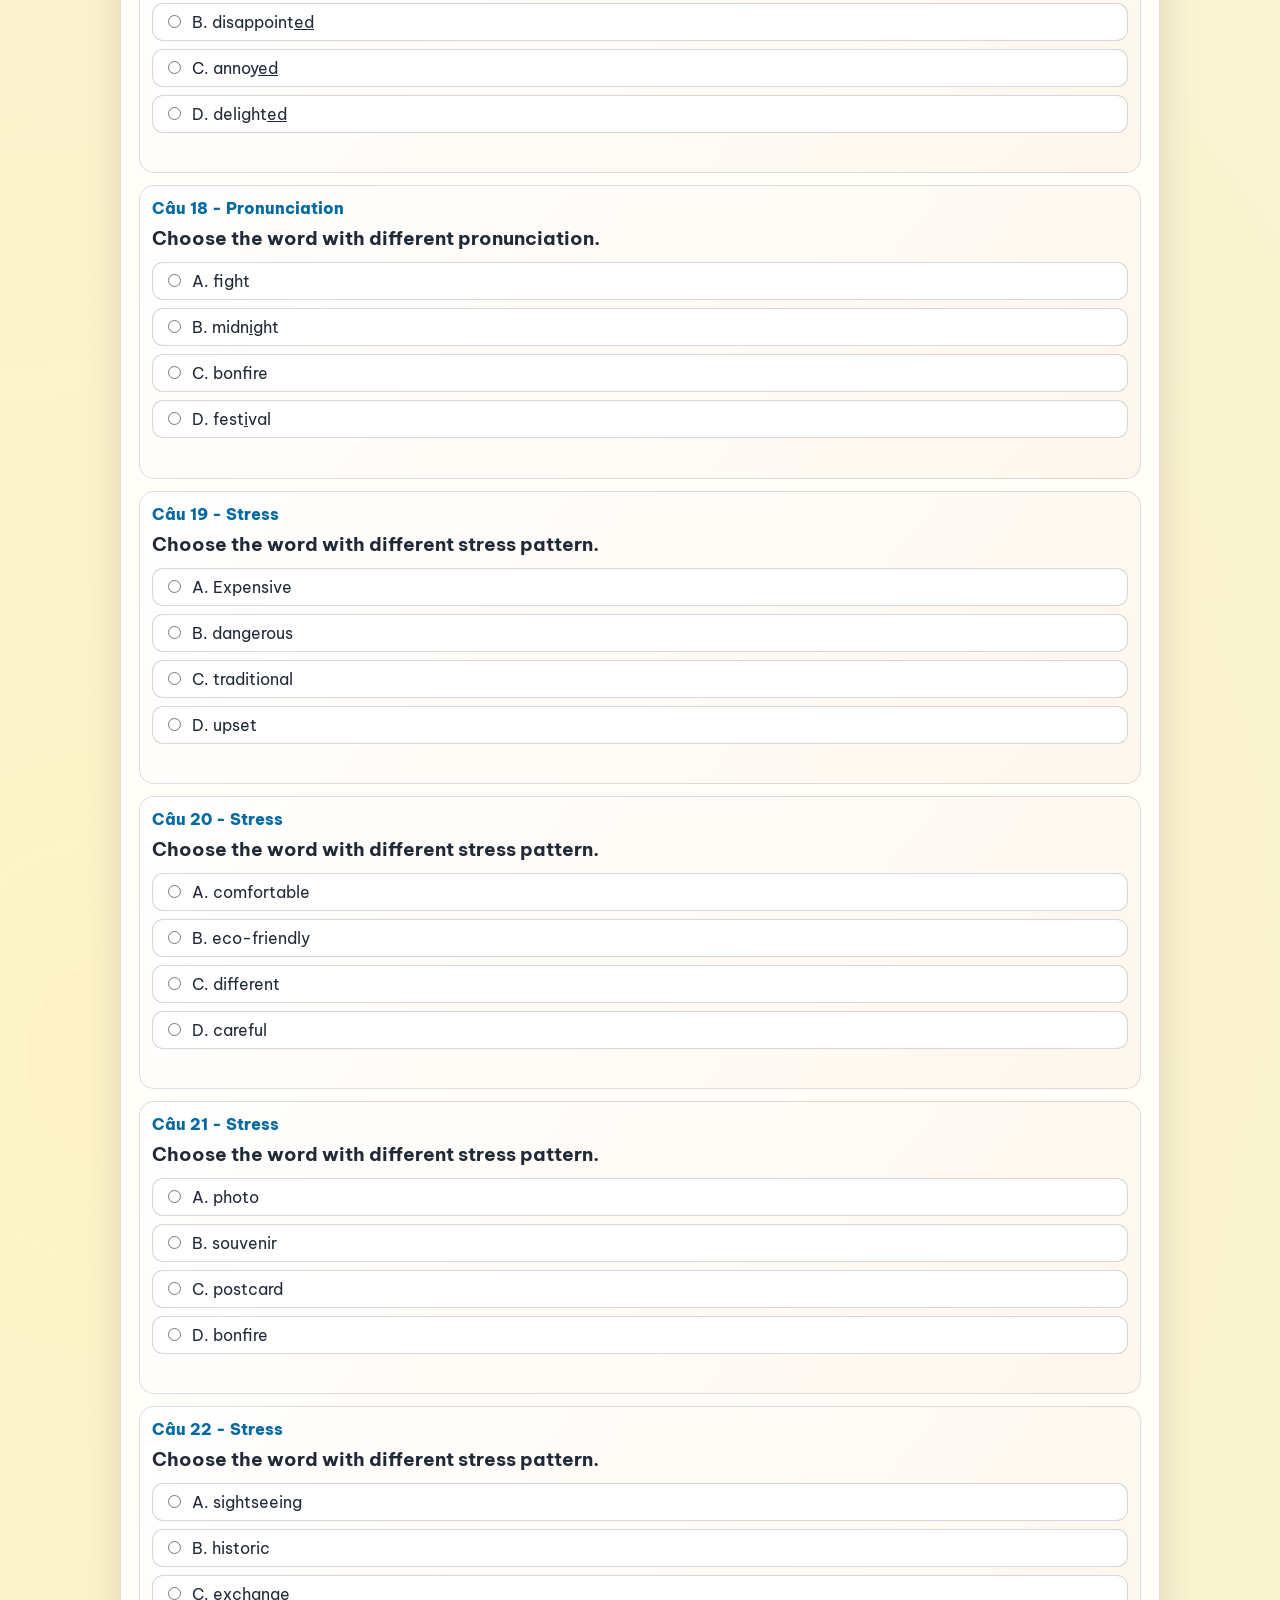
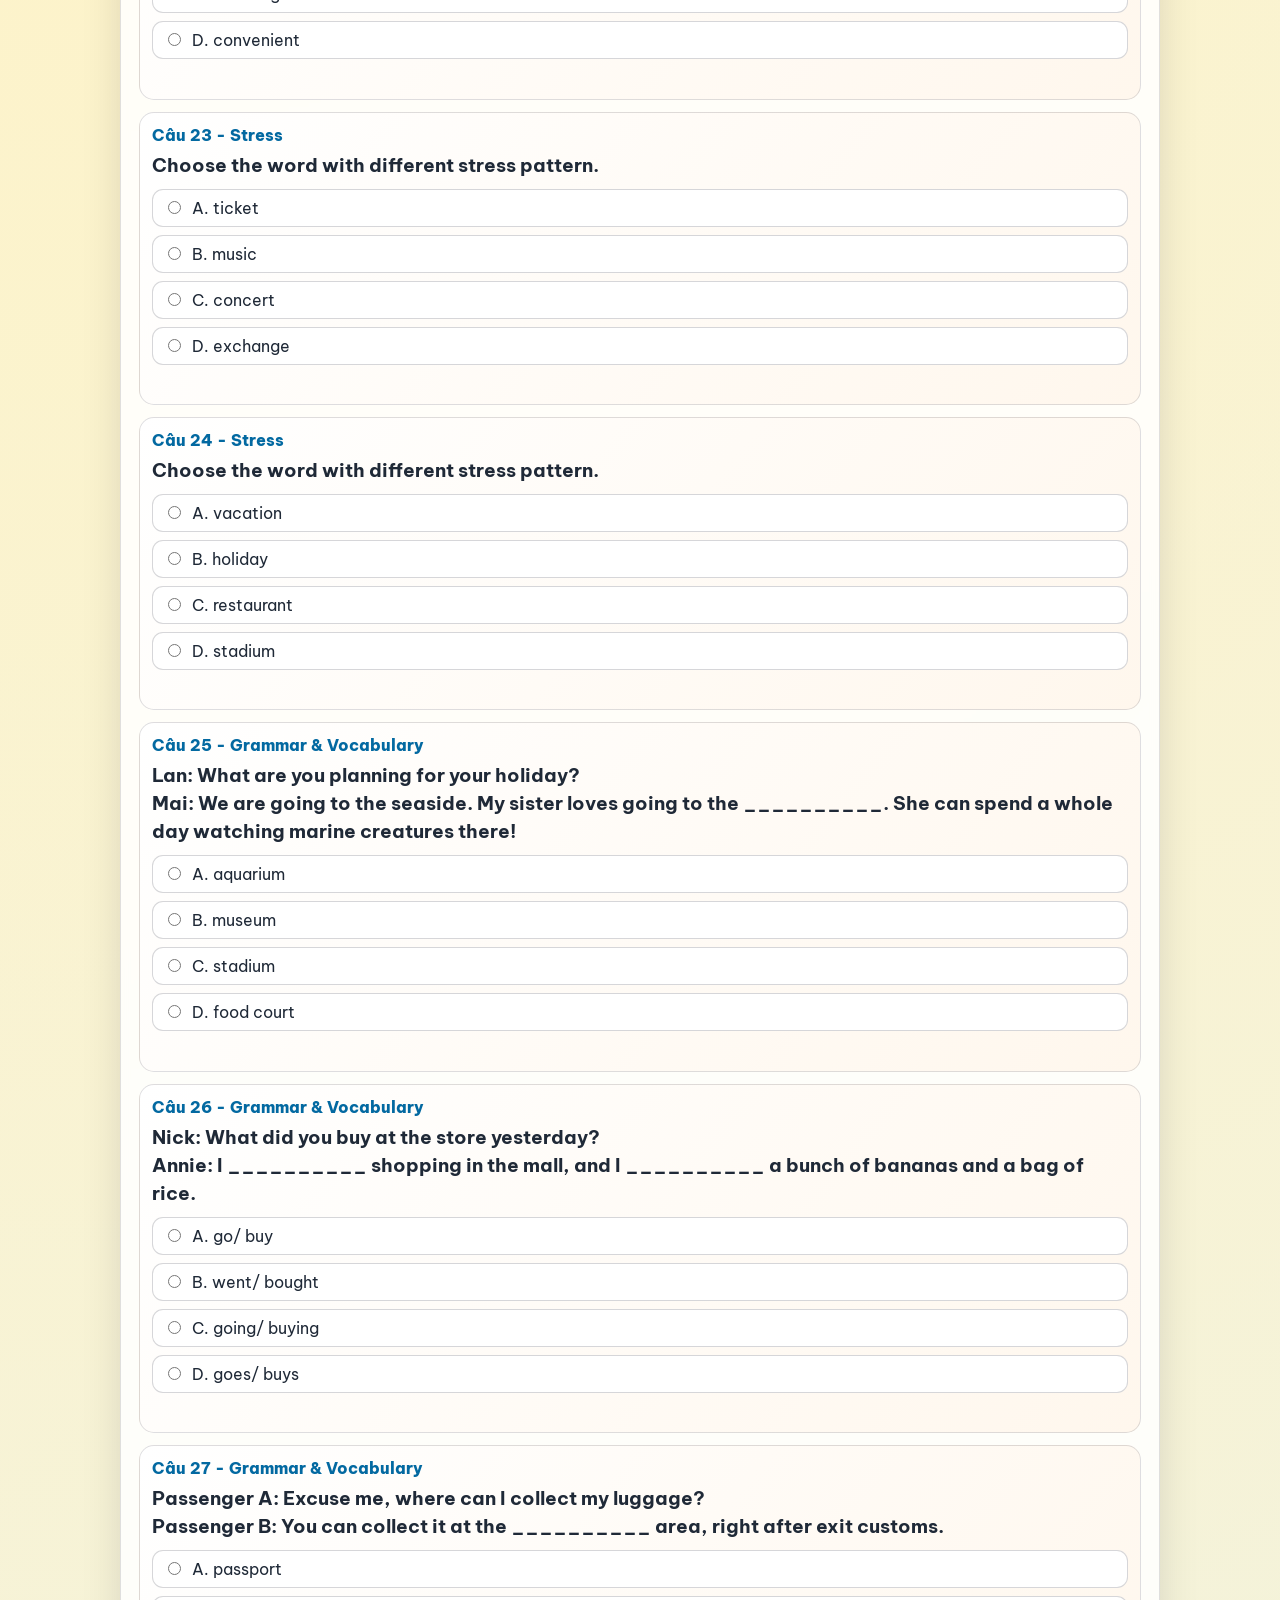
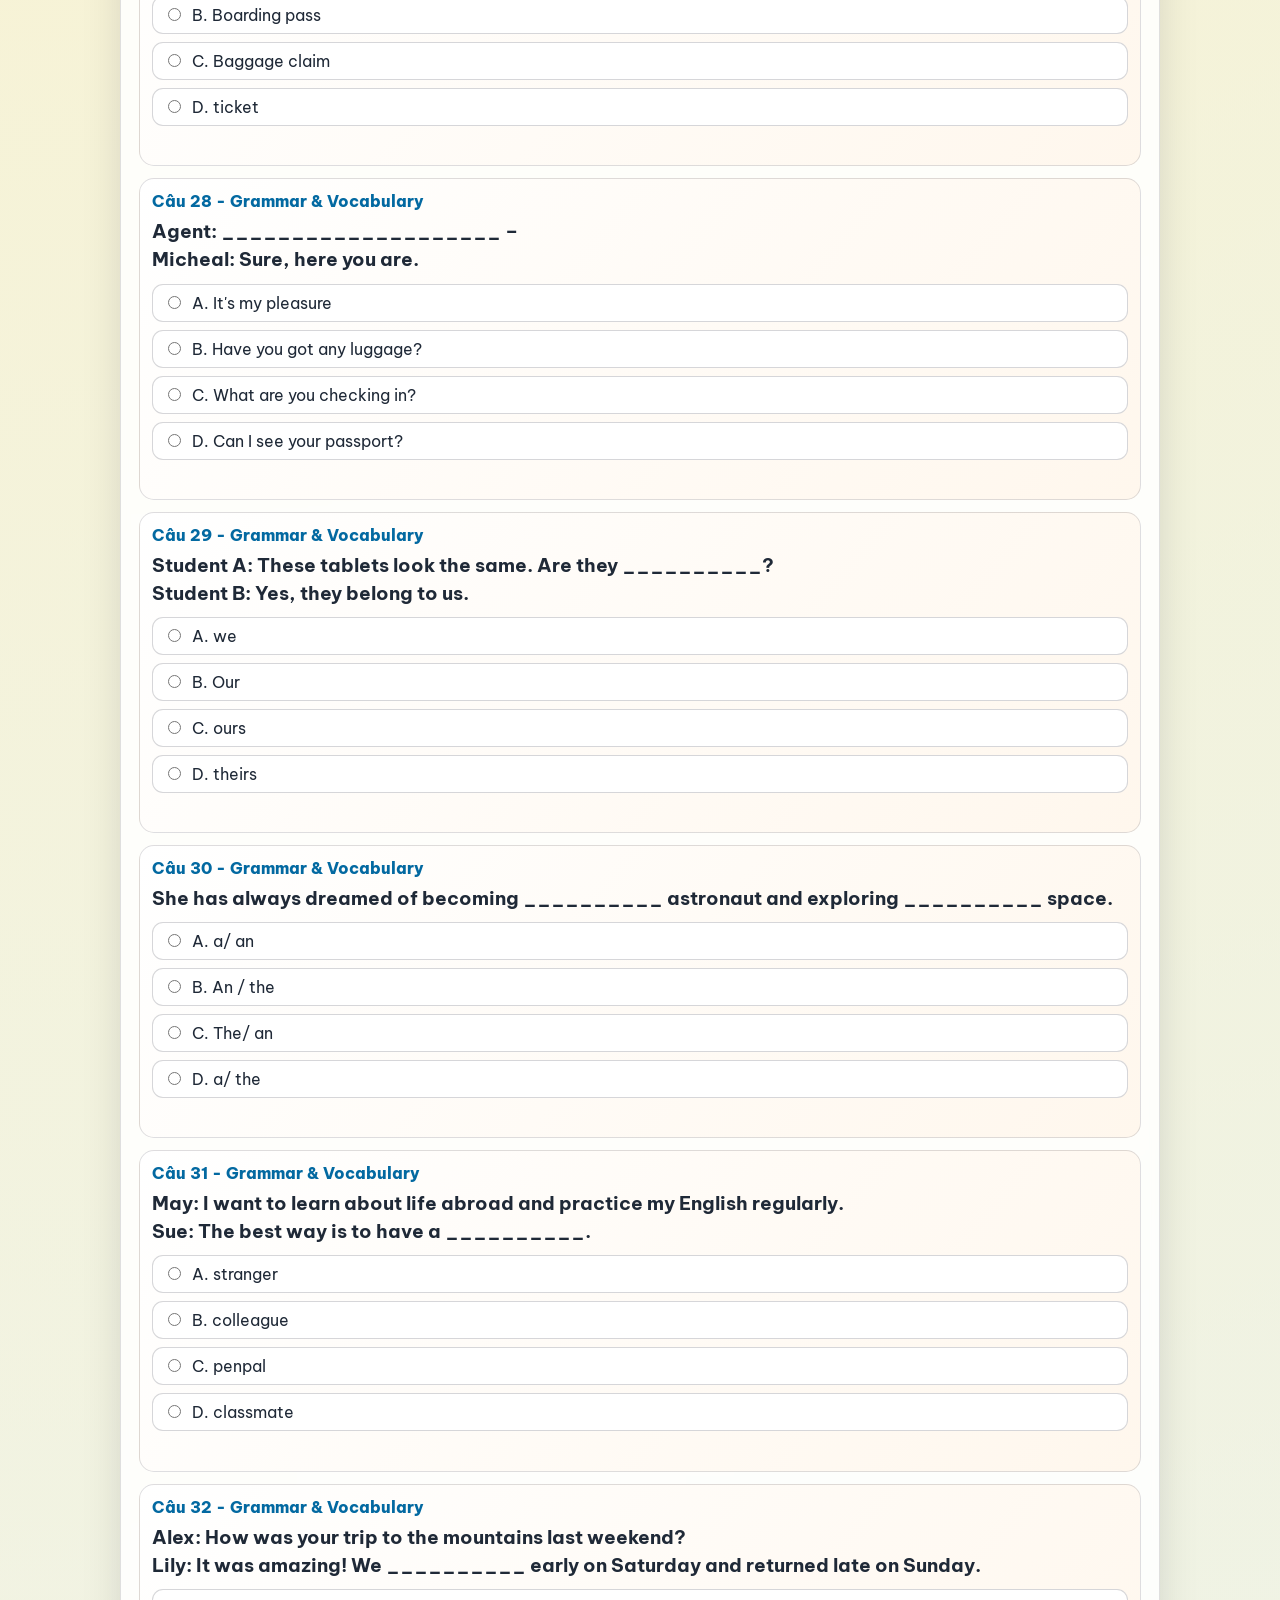
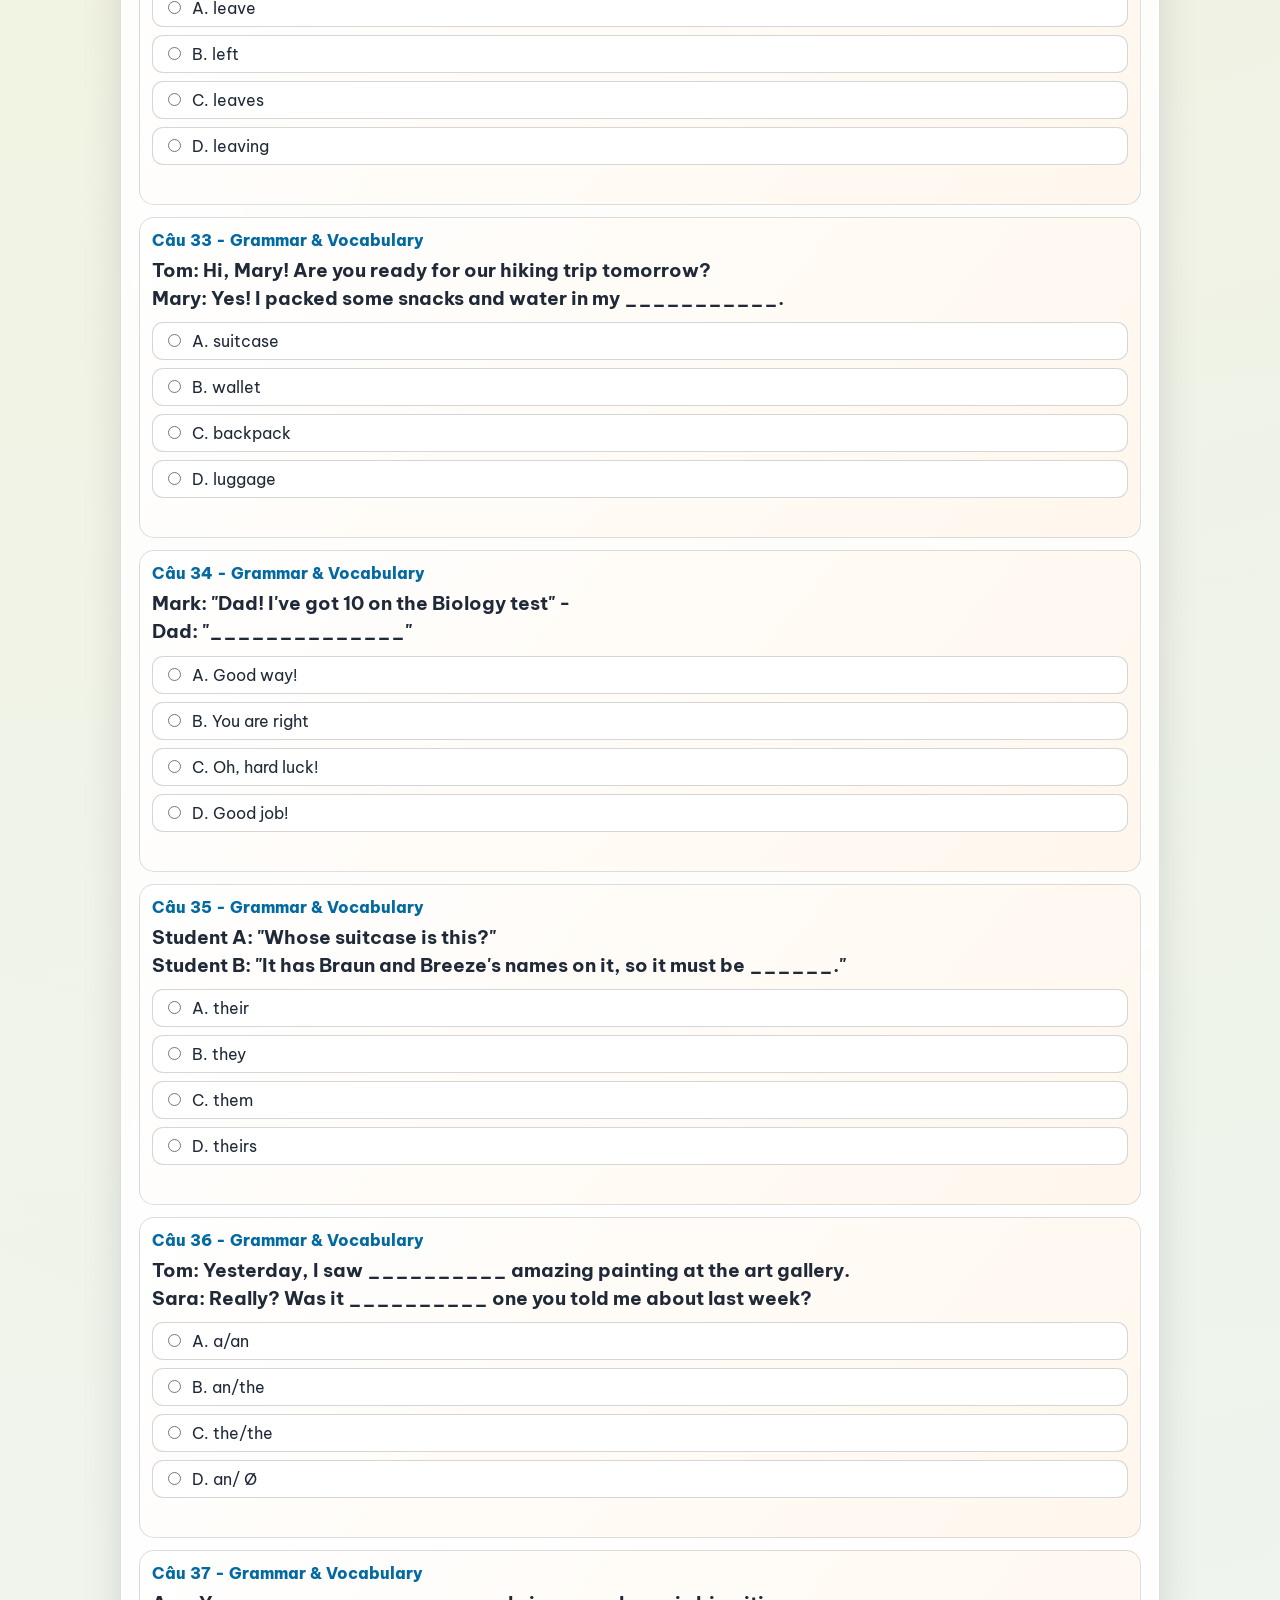
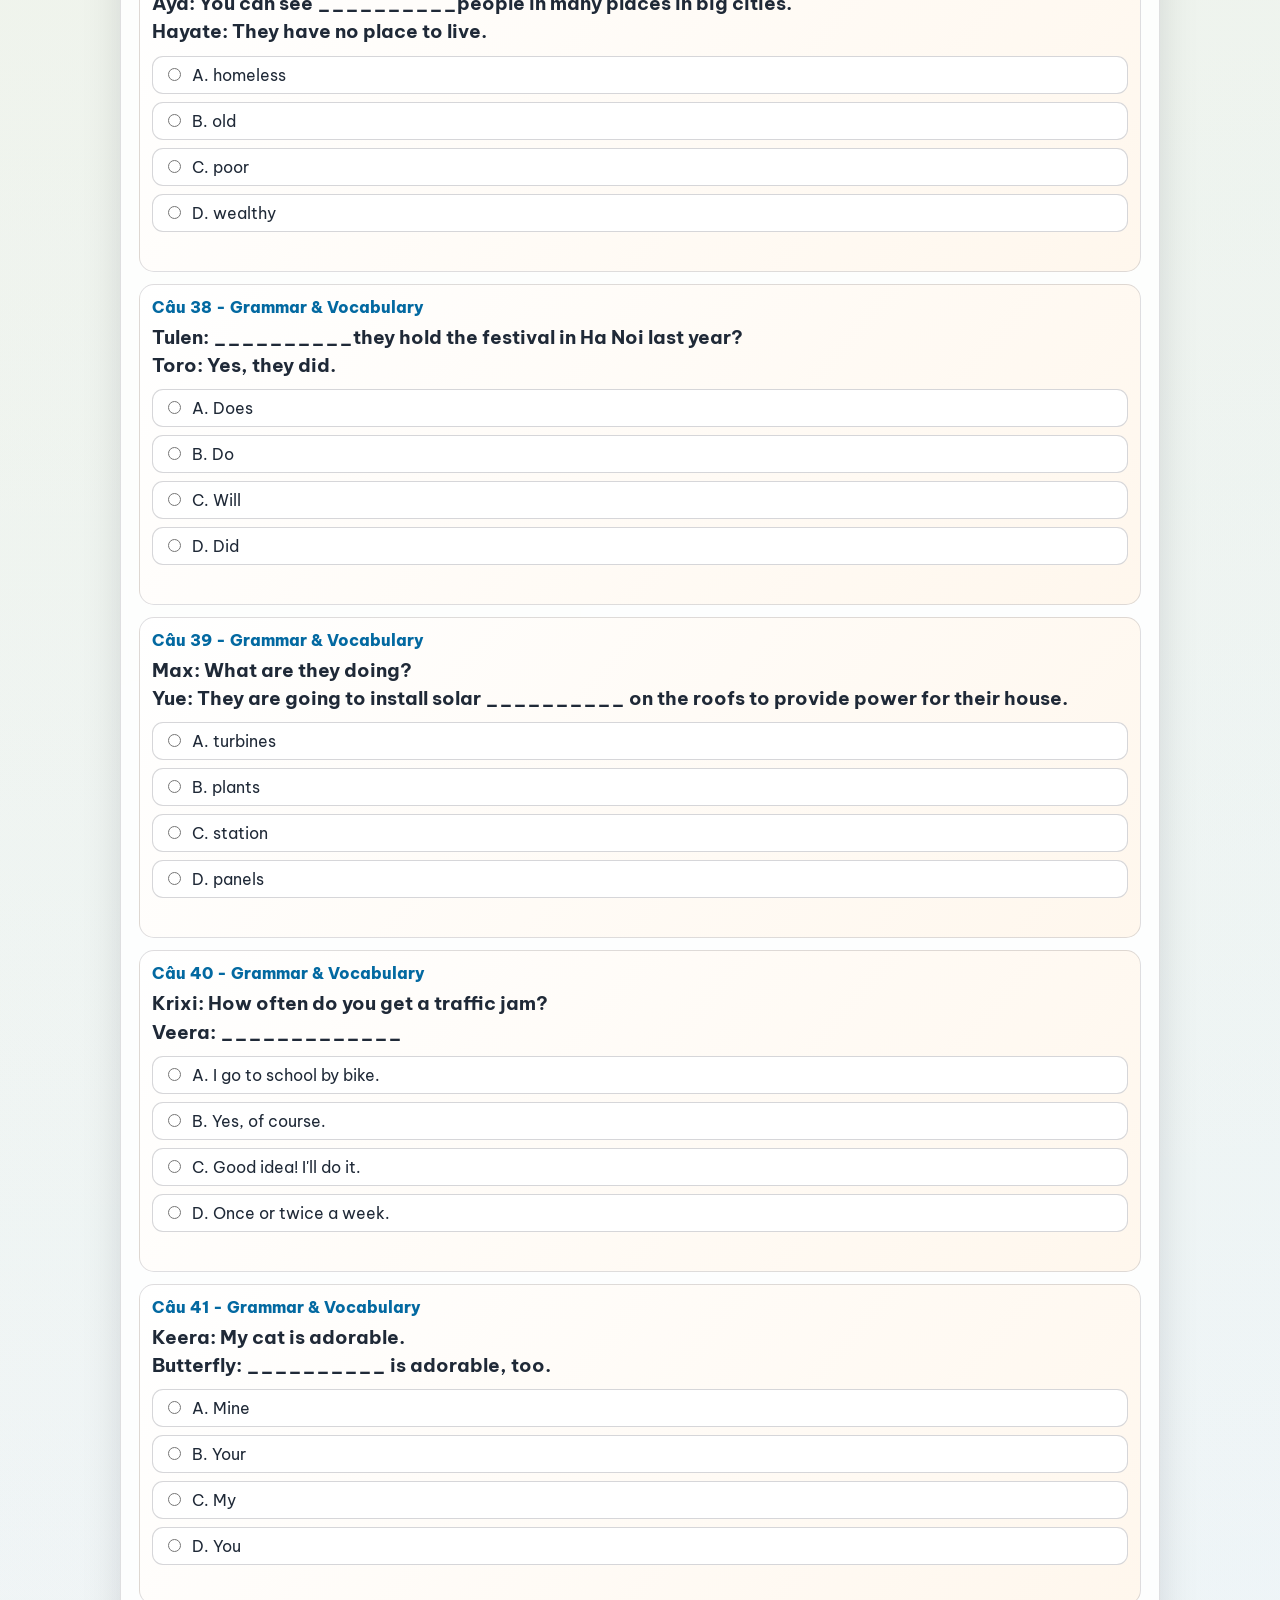
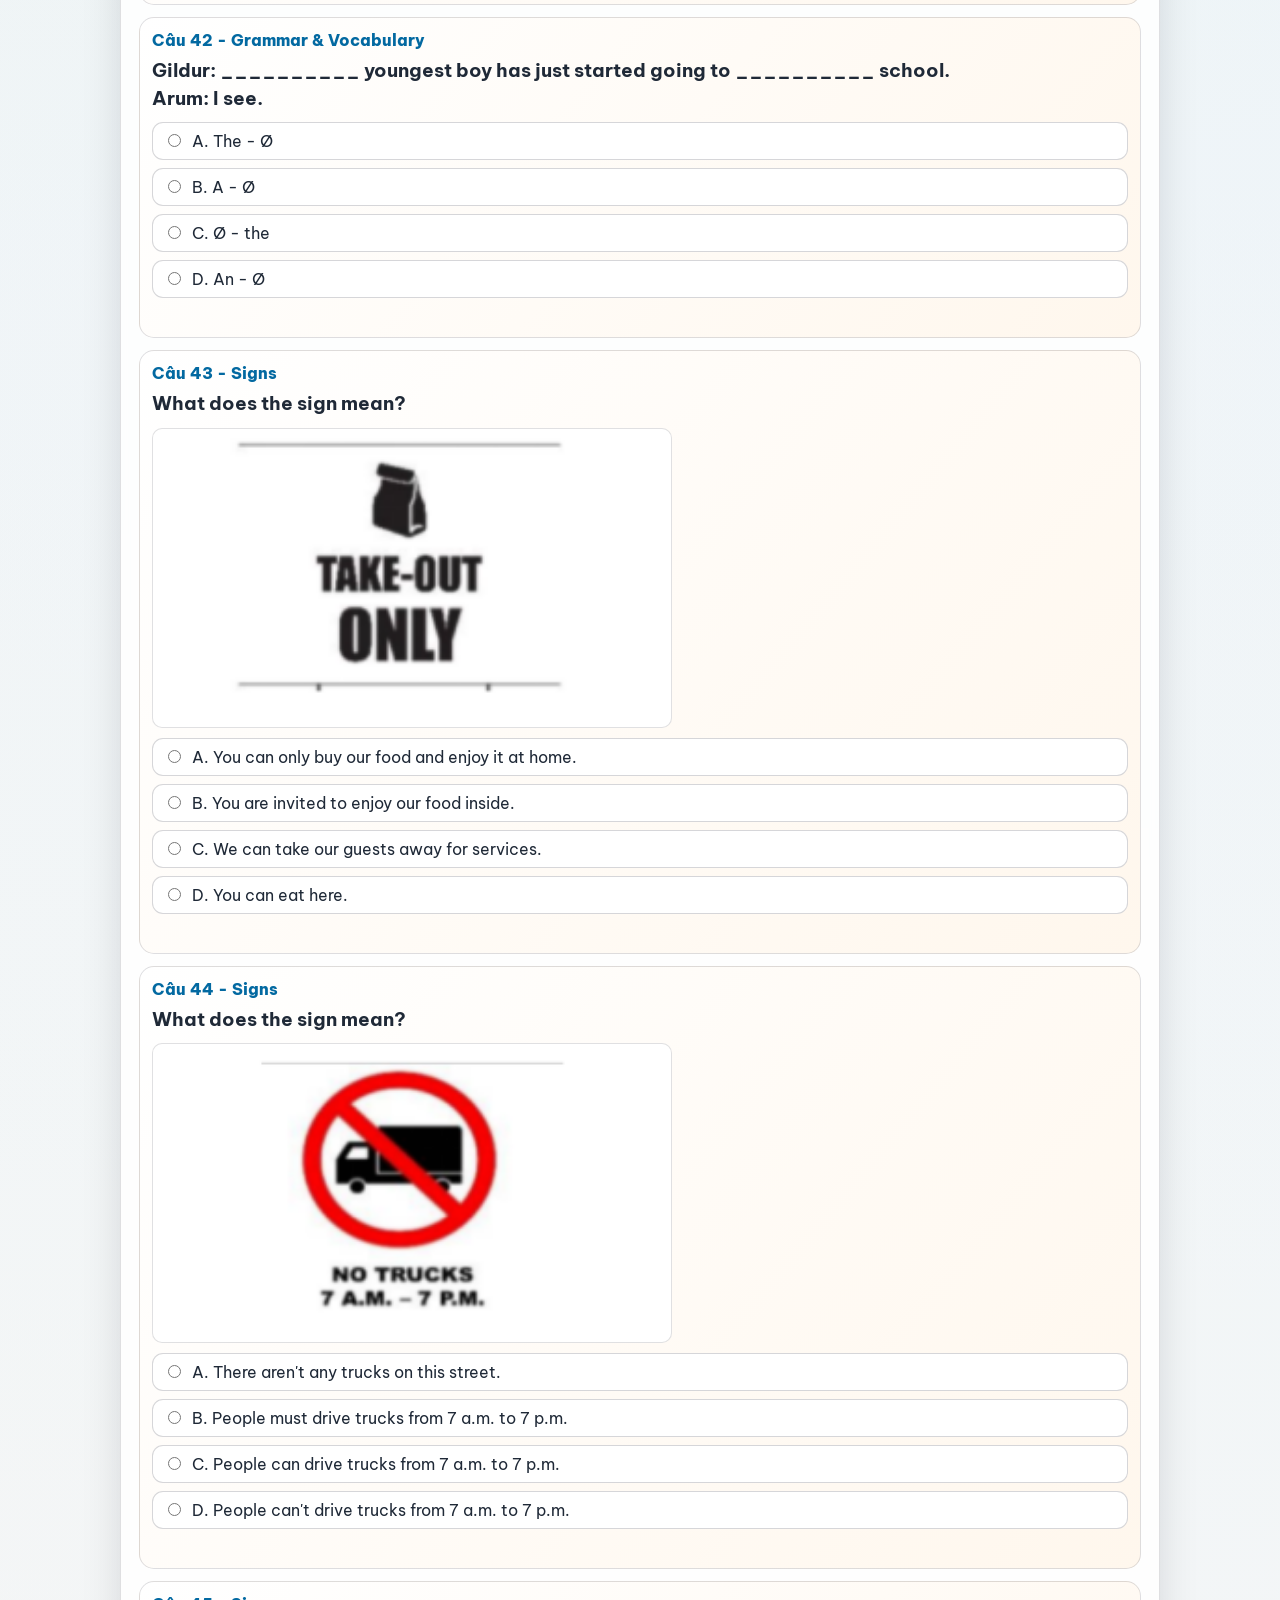
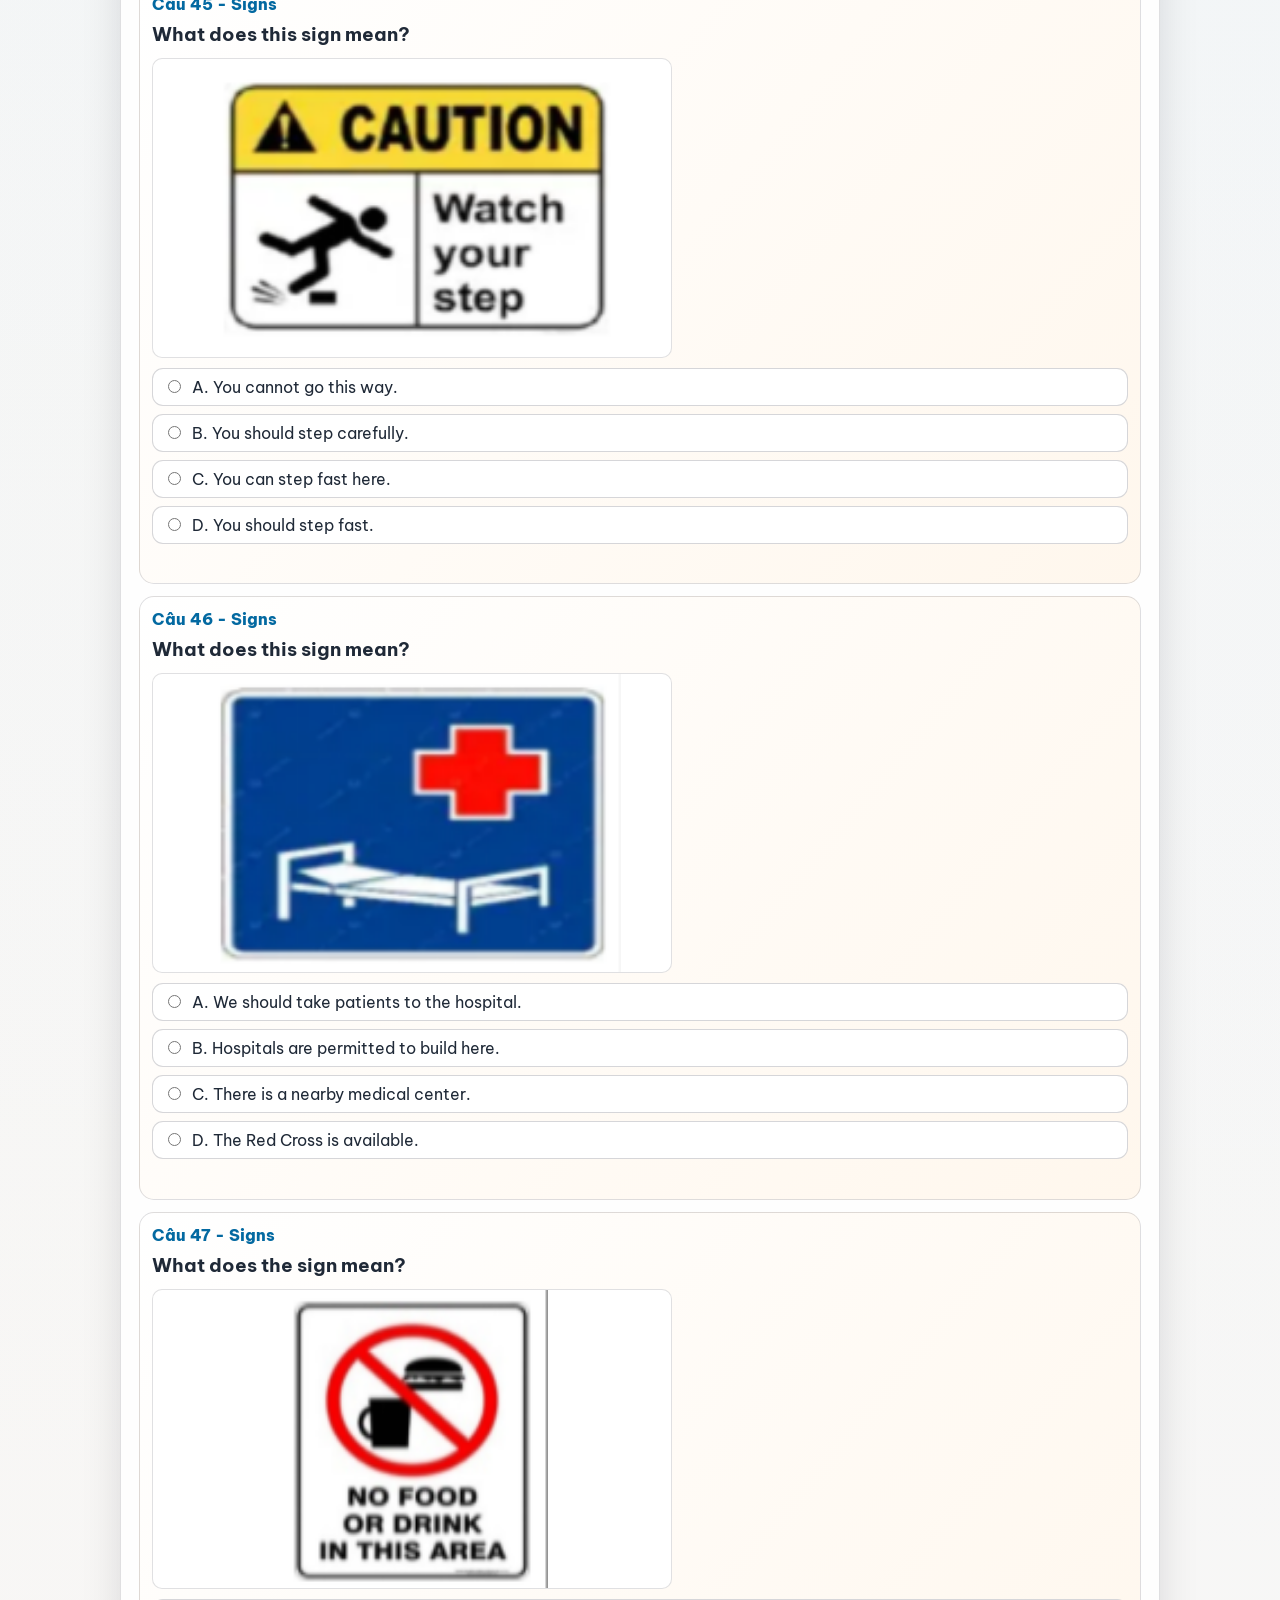
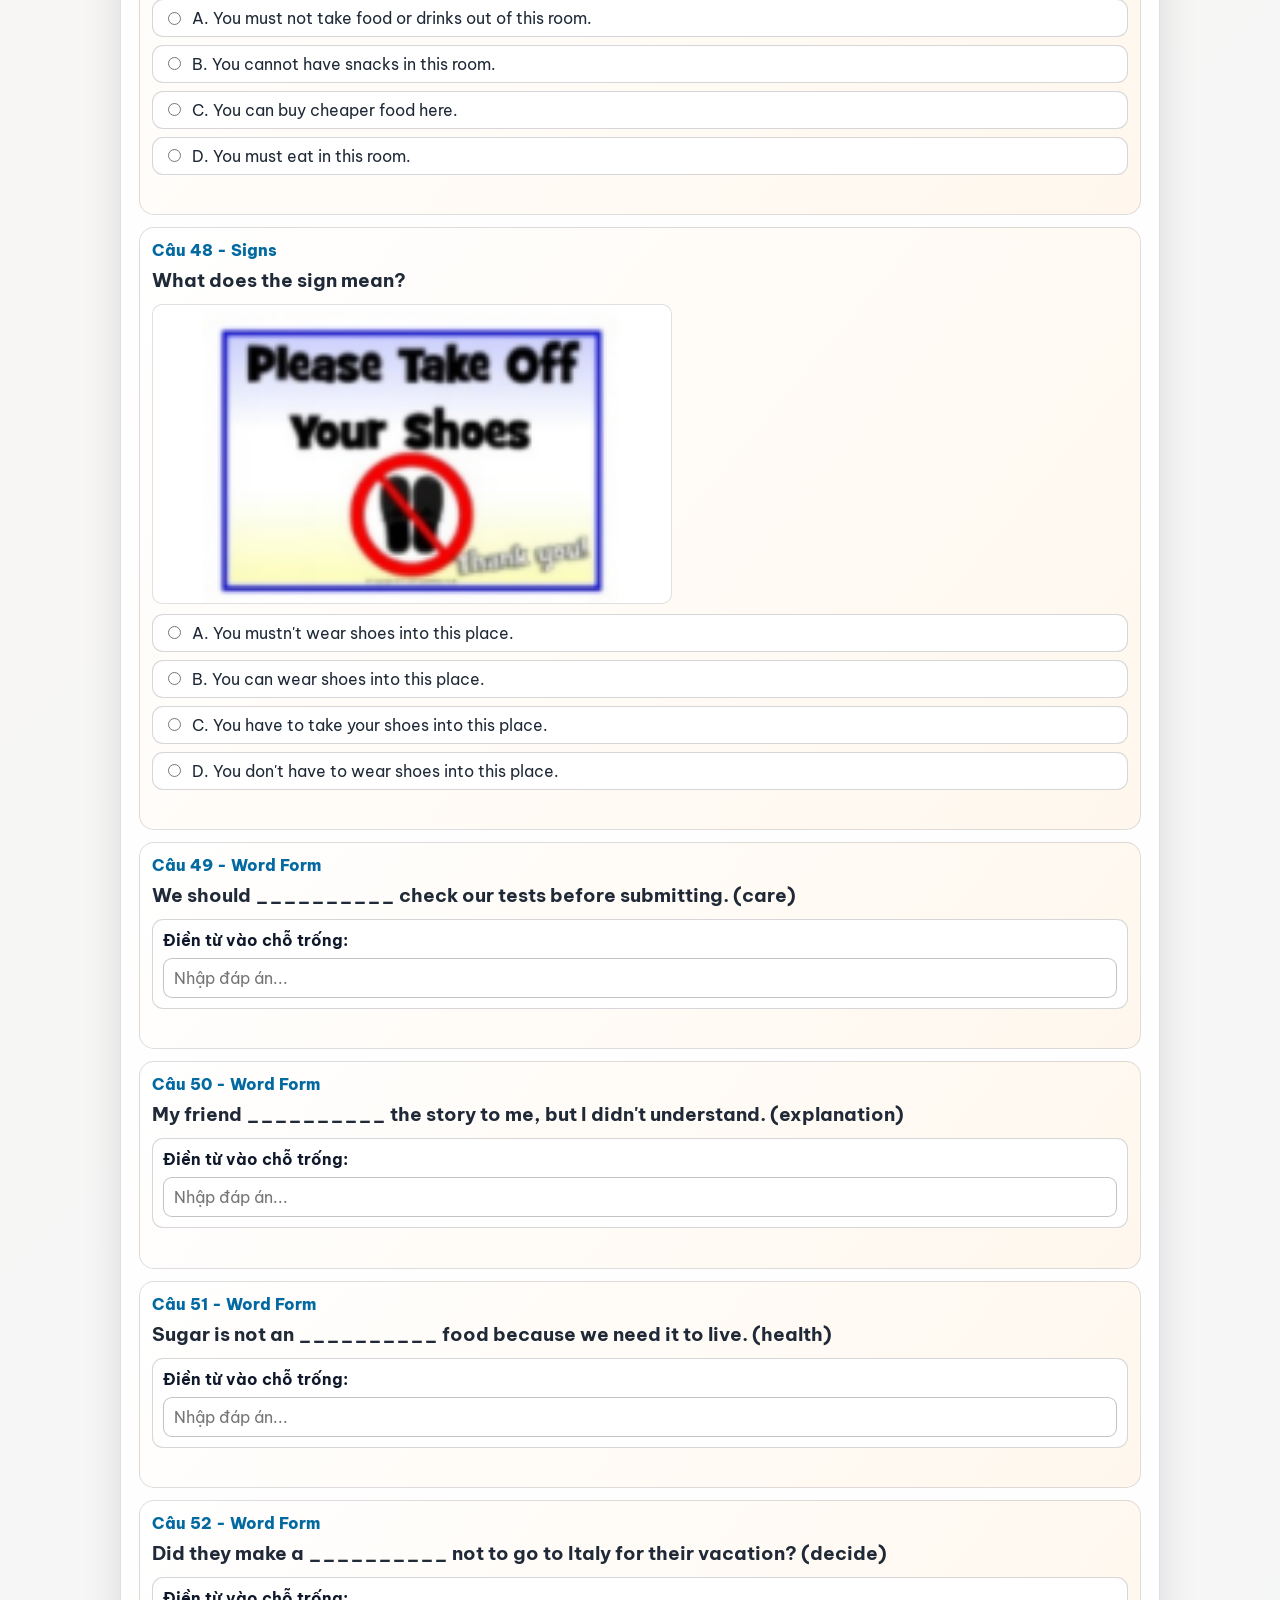
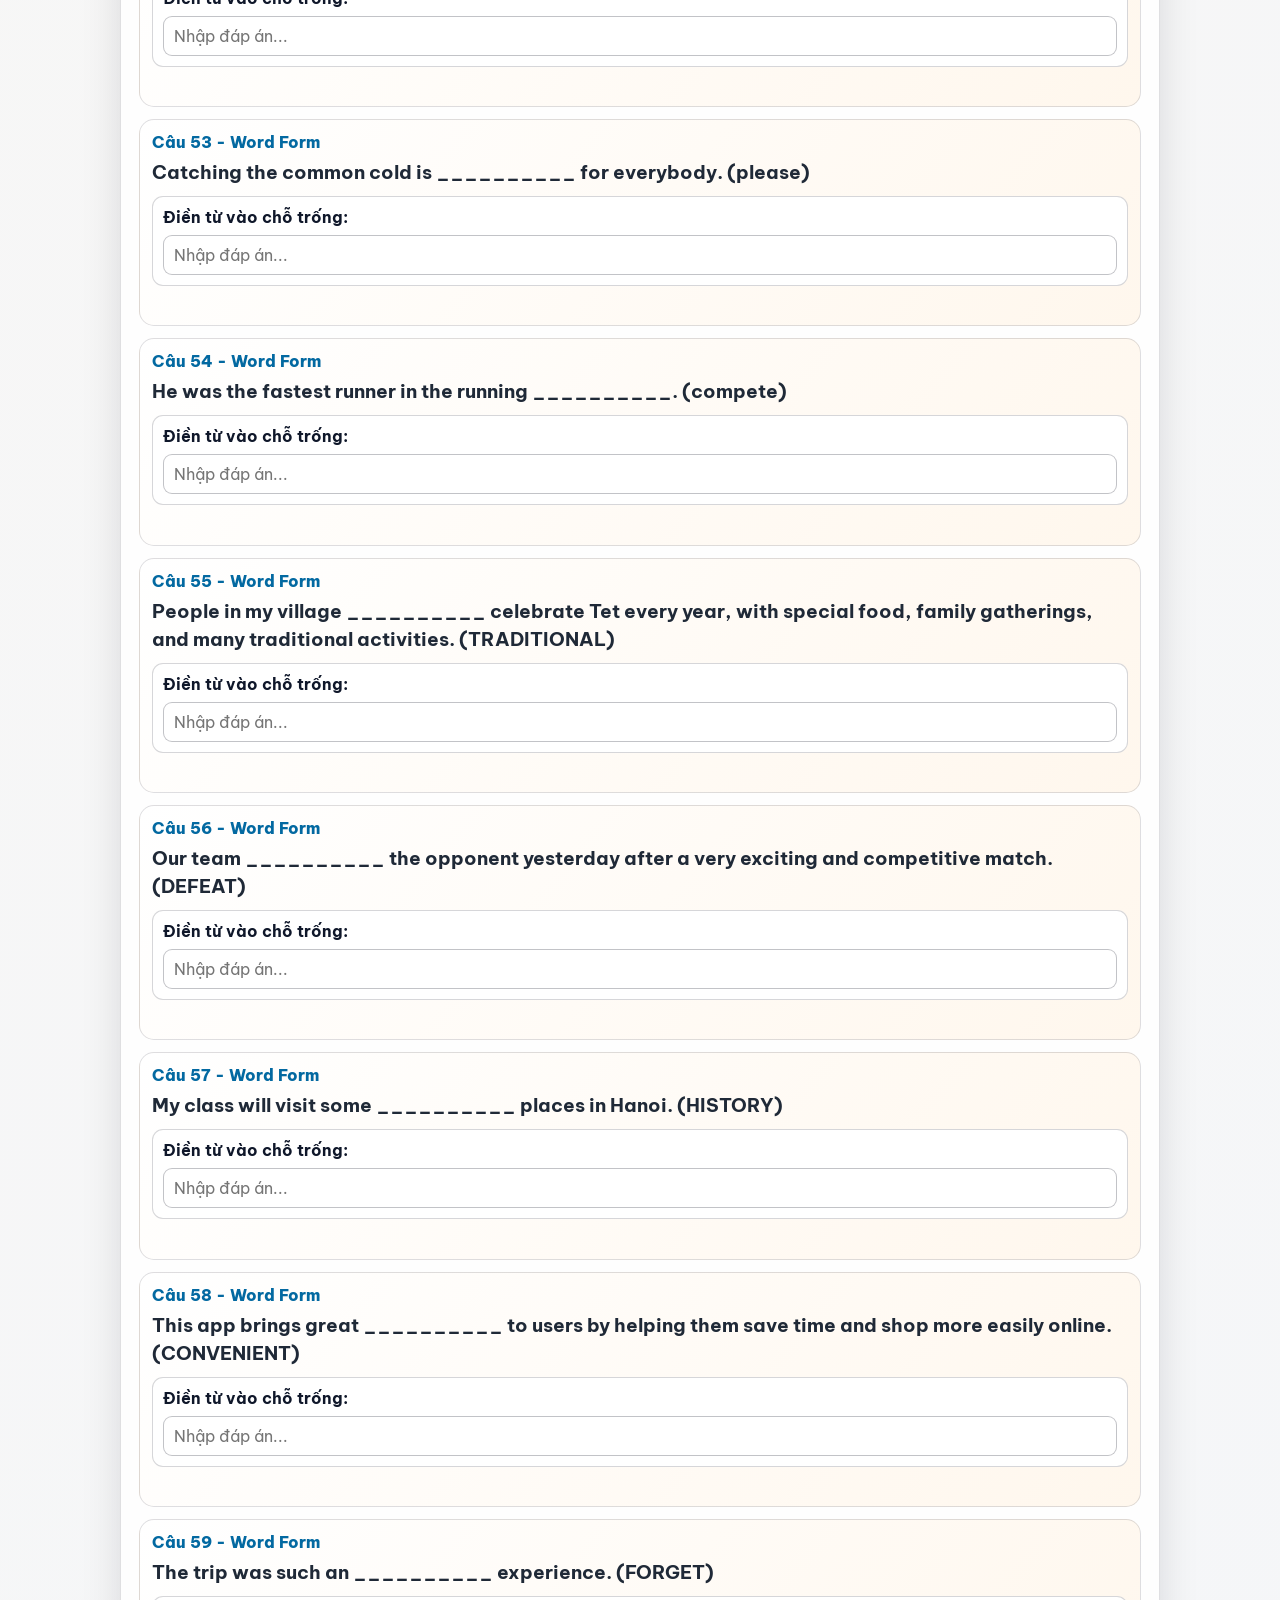
==== commit 4f787bfb: "Update question count and progress indicators to reflect new total of 72 questions" ====
--- a/English/index.html
+++ b/English/index.html
@@ -22,7 +22,7 @@
           <p class="eyebrow">ÔN TẬP CUỐI HỌC KÌ II - LỚP 7</p>
           <h1>English Practice Website</h1>
           <p class="lead">
-            Luyện 60 câu (từ câu 13-72) gồm trắc nghiệm và điền khuyết, nộp bài
+            Luyện 72 câu (từ câu 13-84) gồm trắc nghiệm và điền khuyết, nộp bài
             để xem điểm và phân tích đúng/sai chi tiết.
           </p>
         </div>
@@ -32,7 +32,7 @@
       <section class="metrics">
         <article class="metric">
           <p>Đã trả lời</p>
-          <h2 id="progressText">0 / 60</h2>
+          <h2 id="progressText">0 / 72</h2>
         </article>
         <article class="metric">
           <p>Điểm</p>
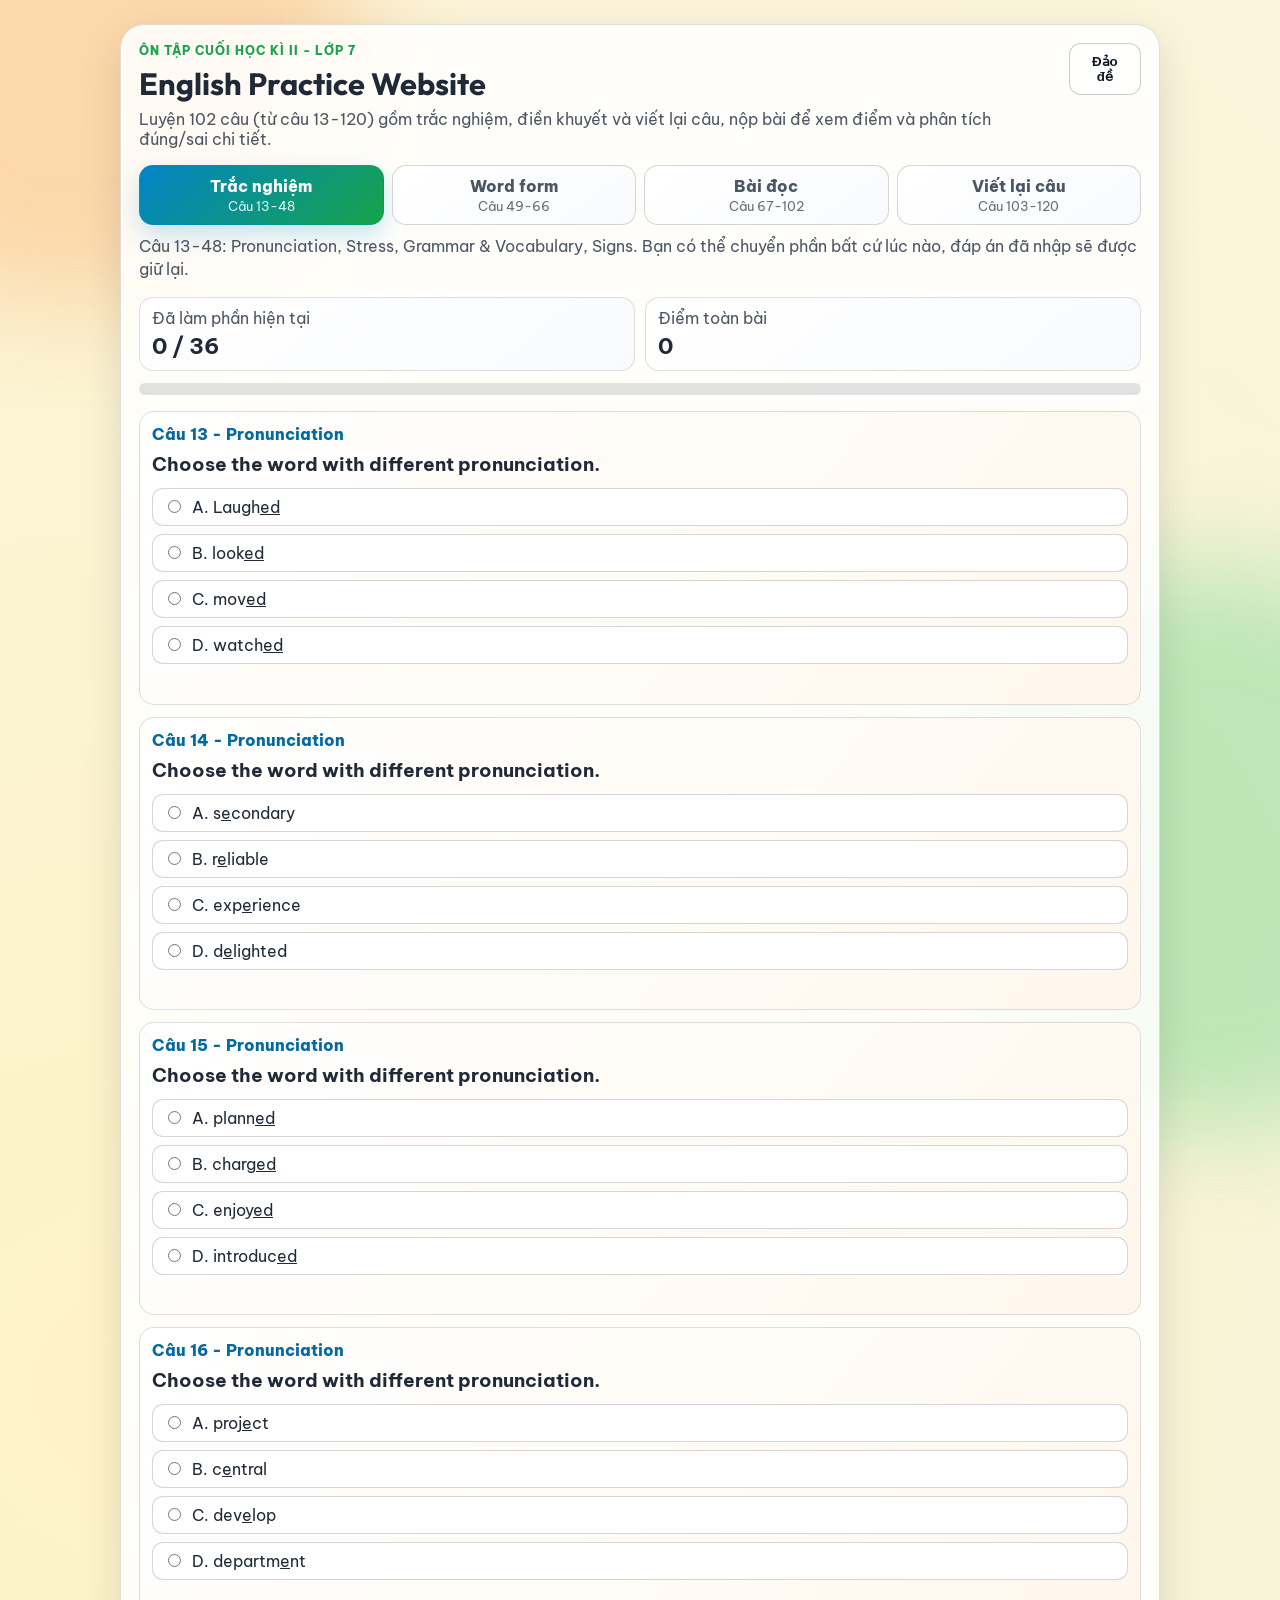
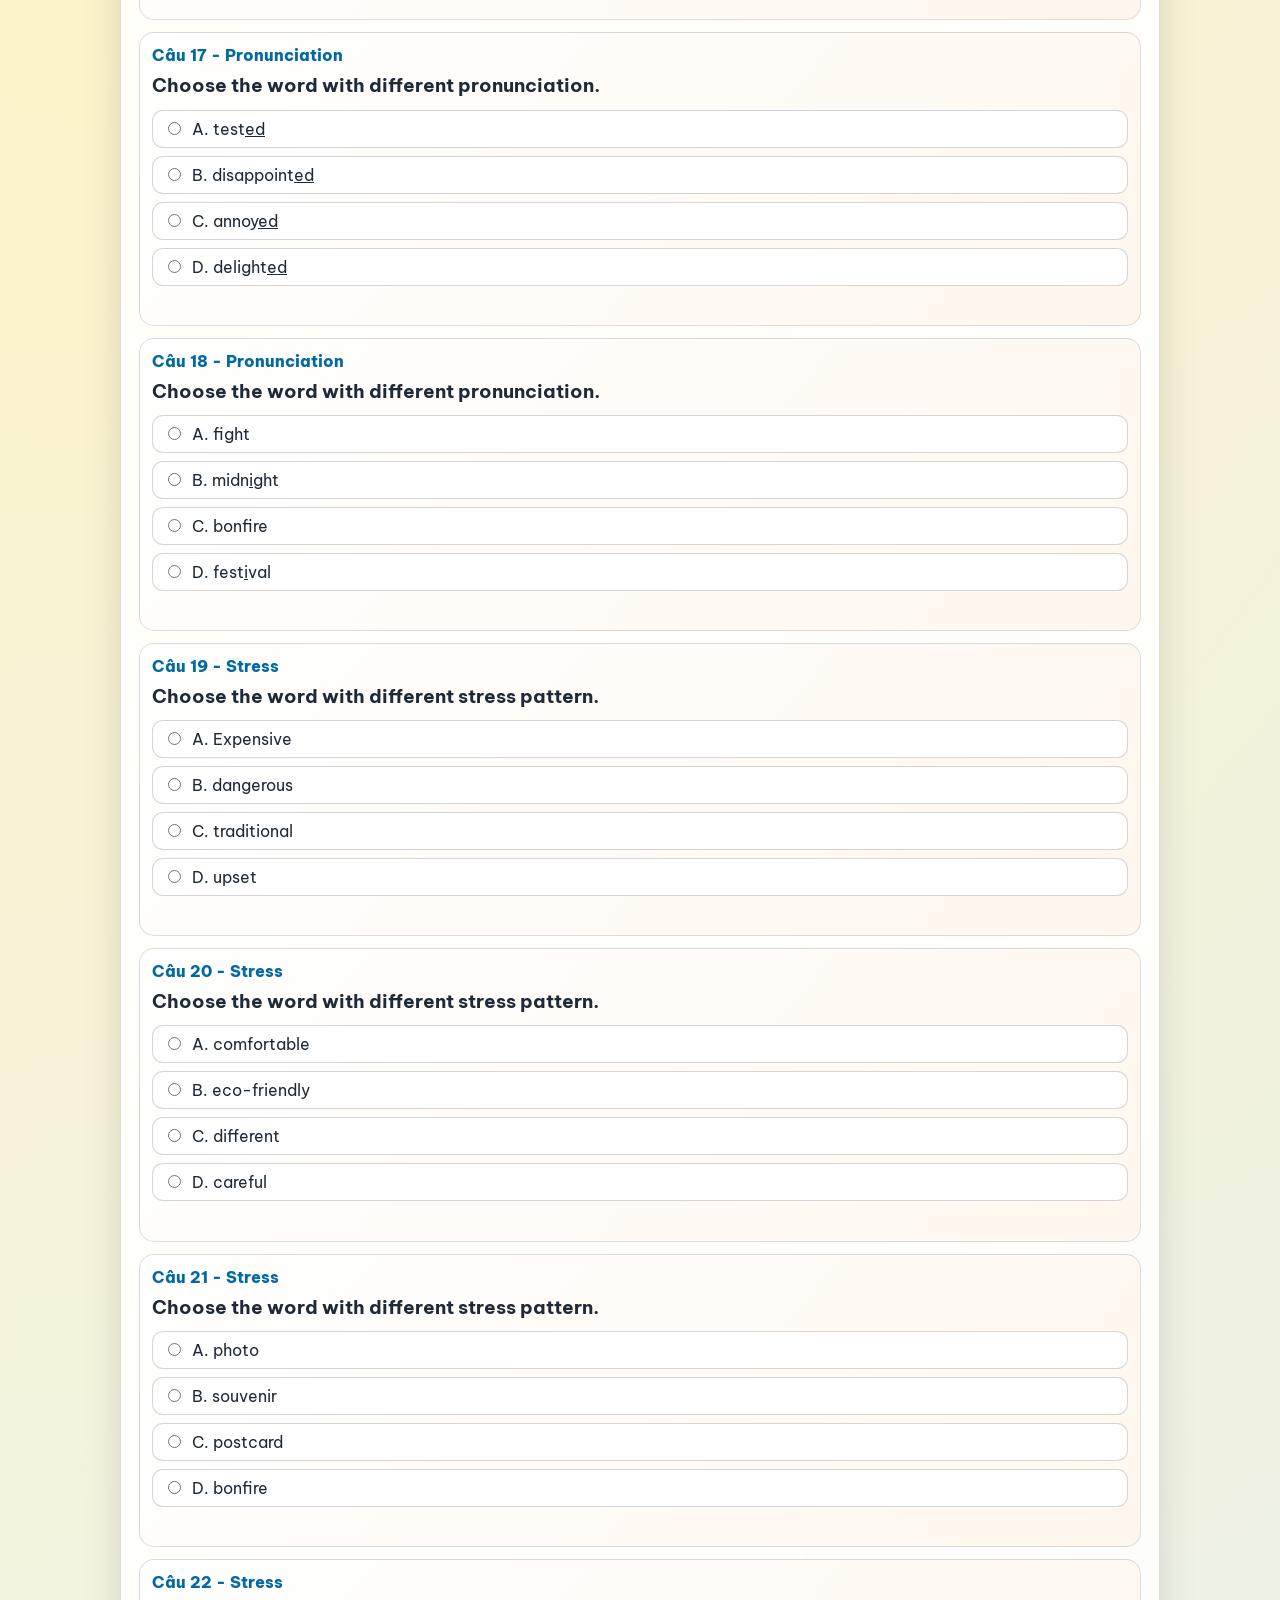
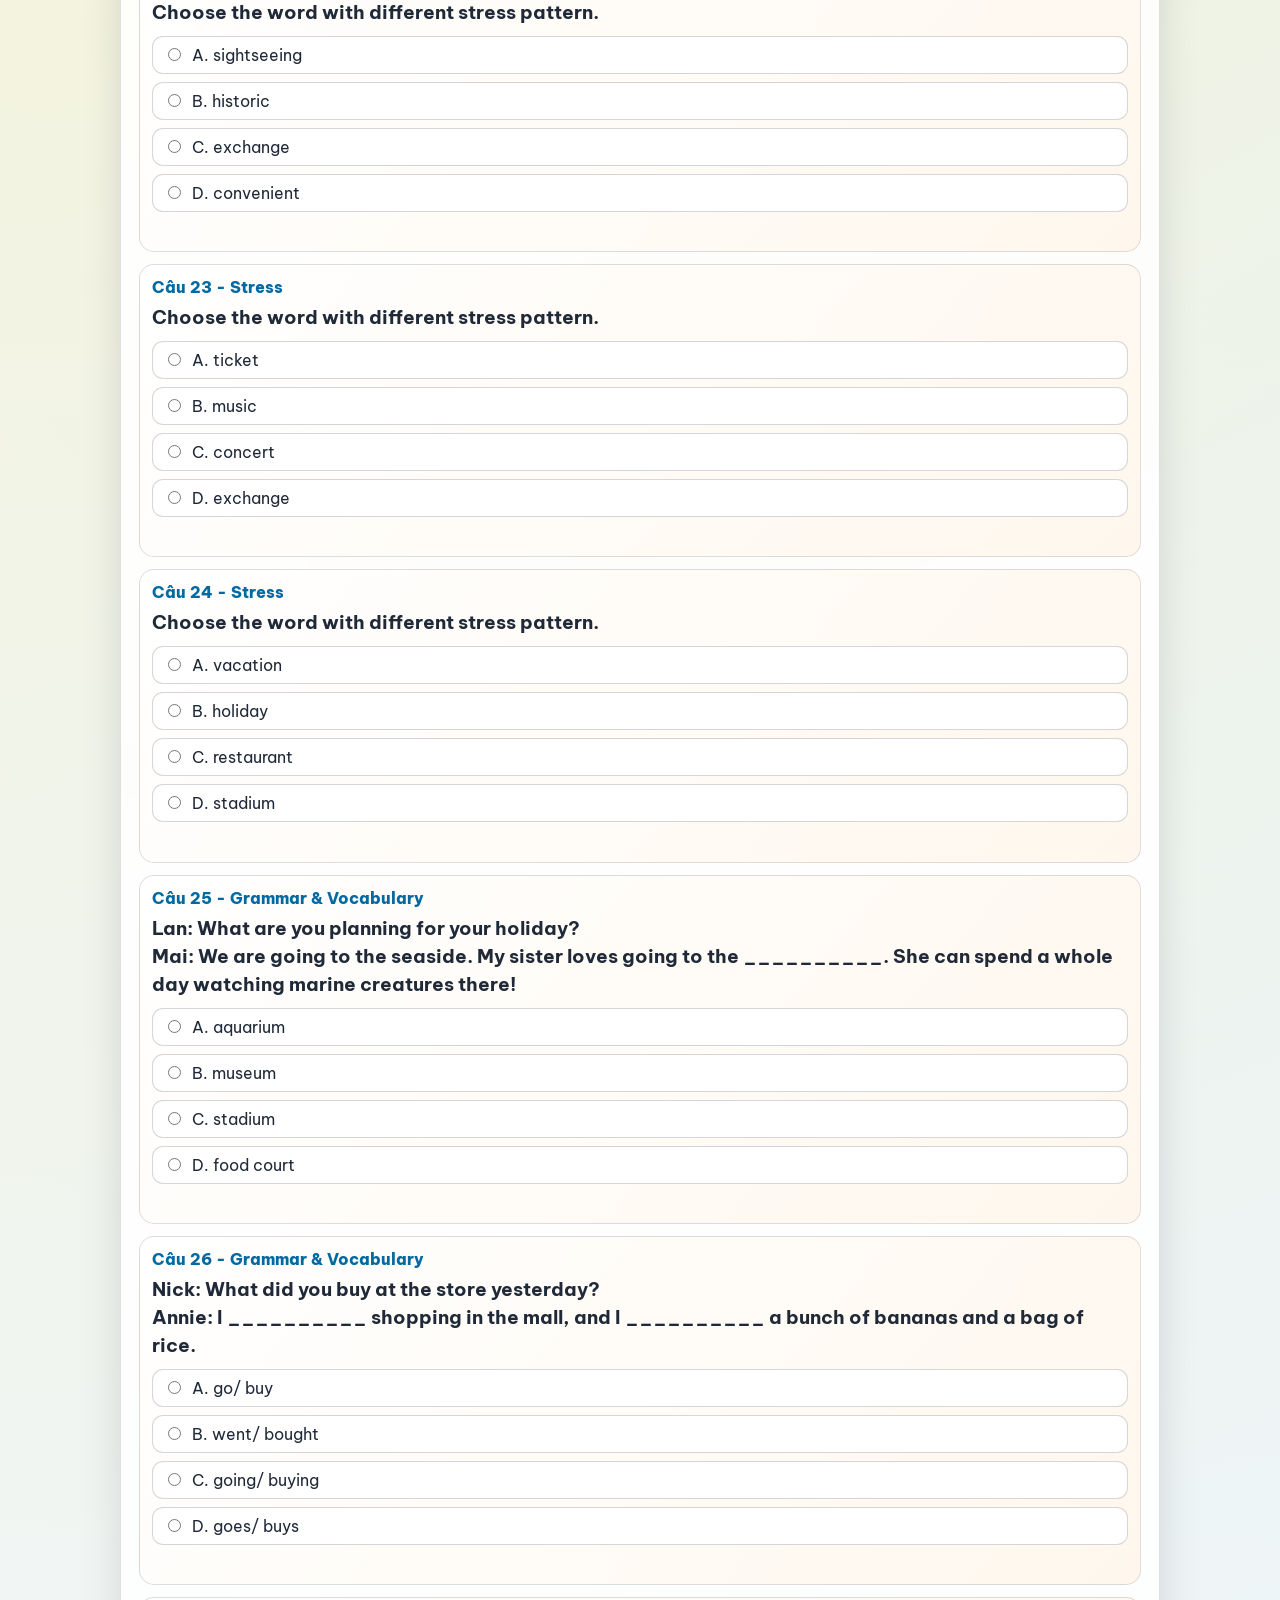
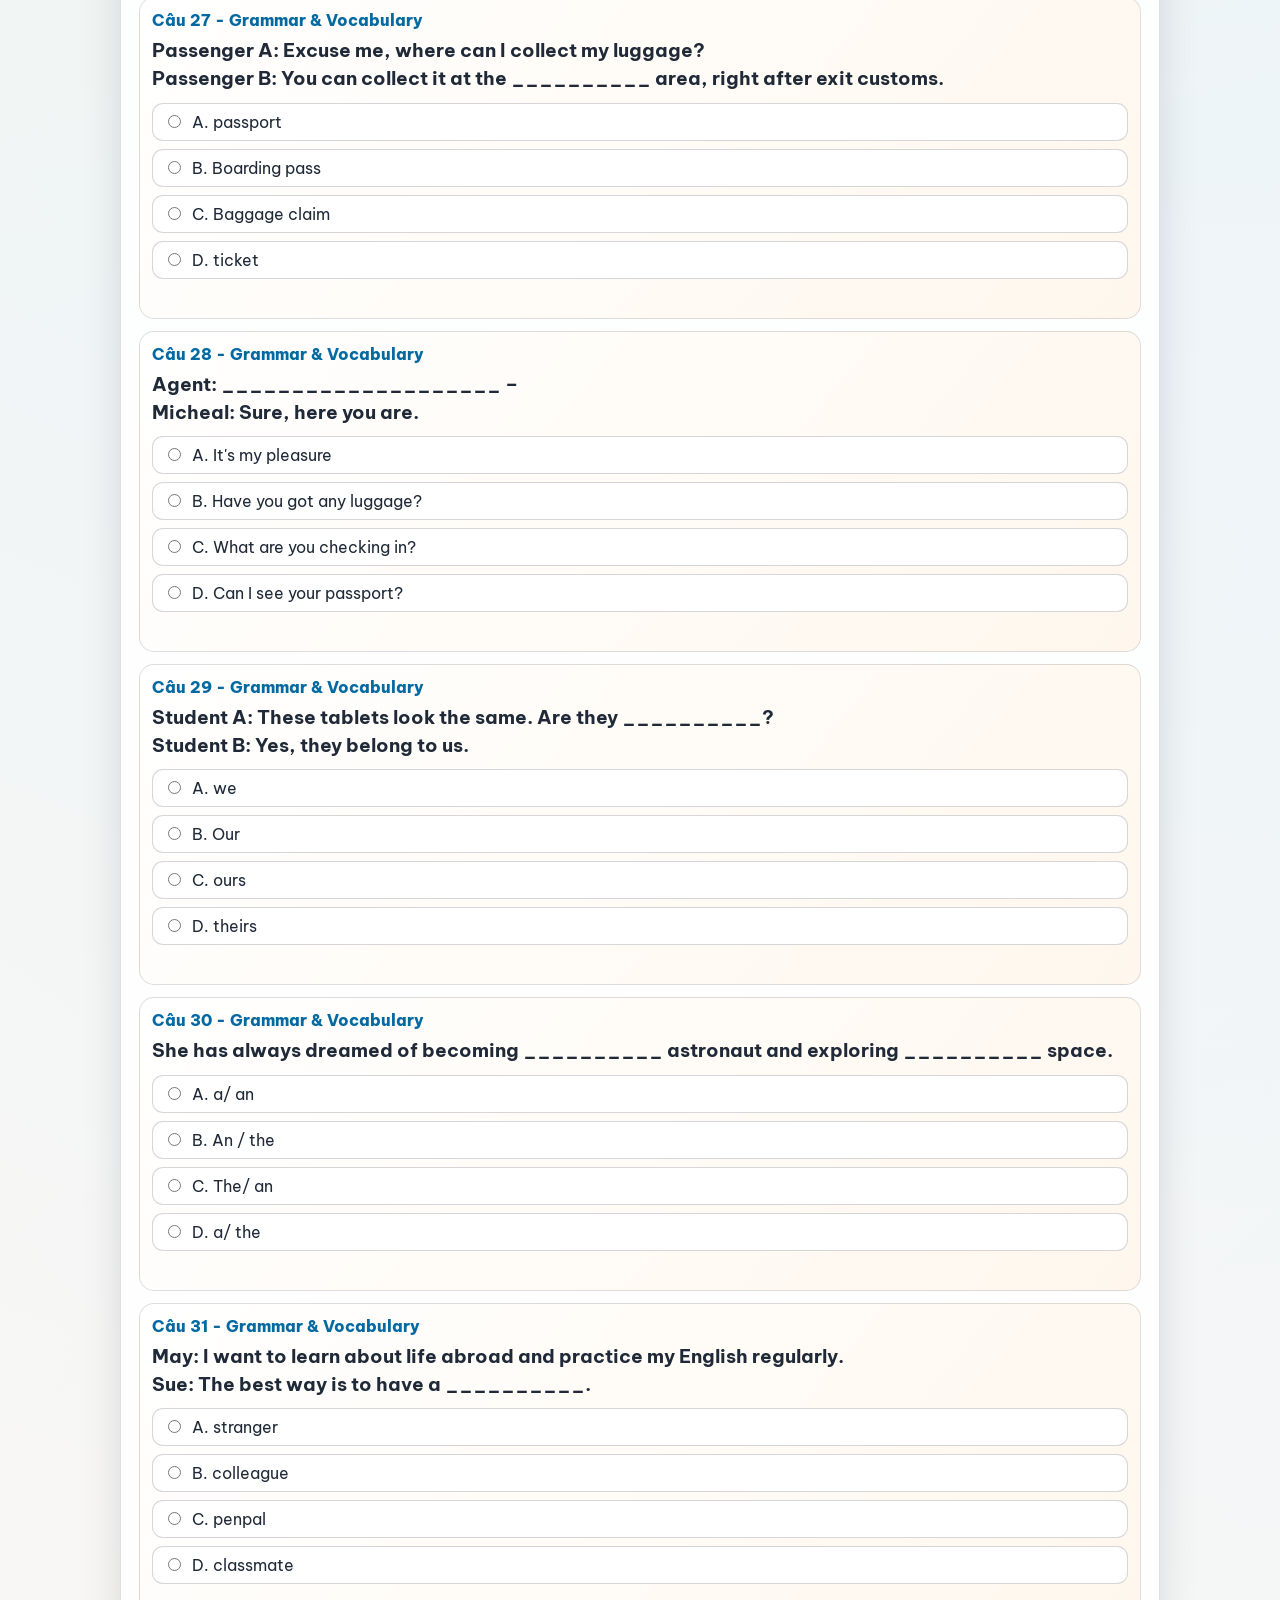
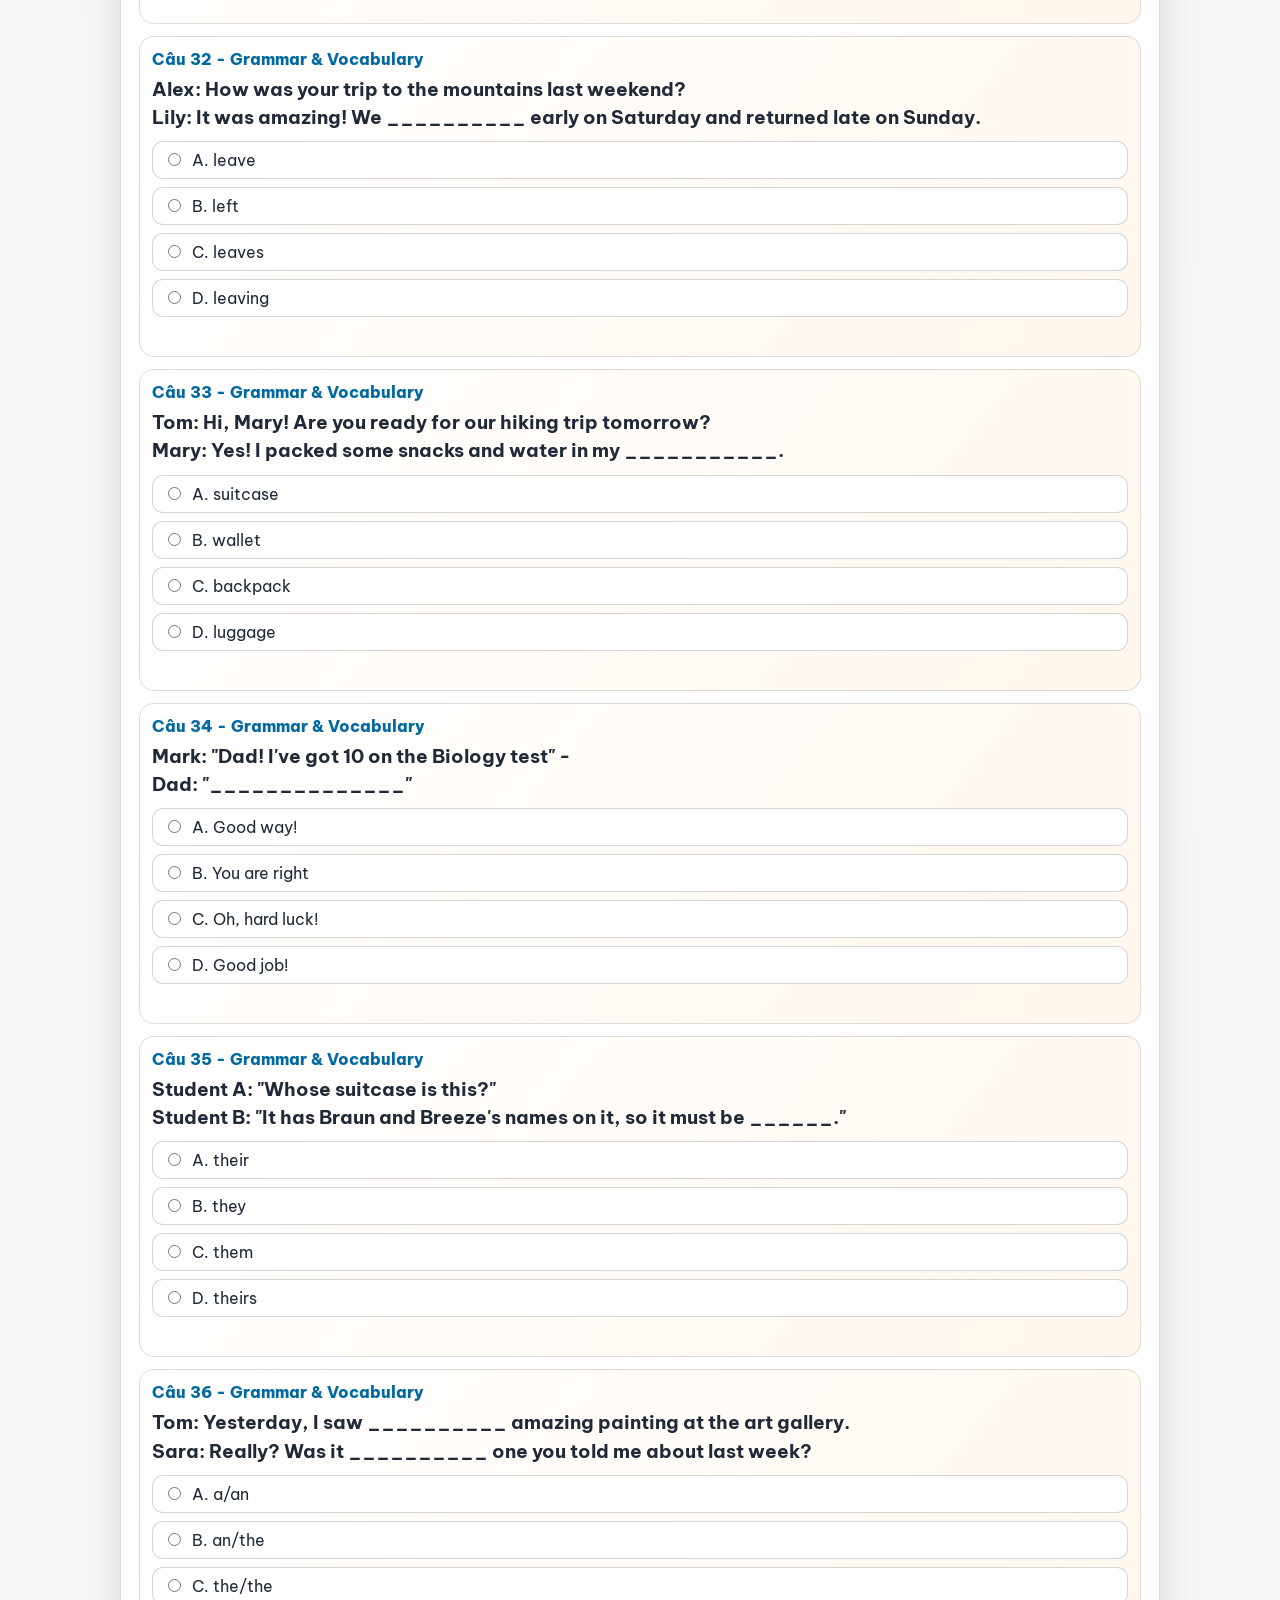
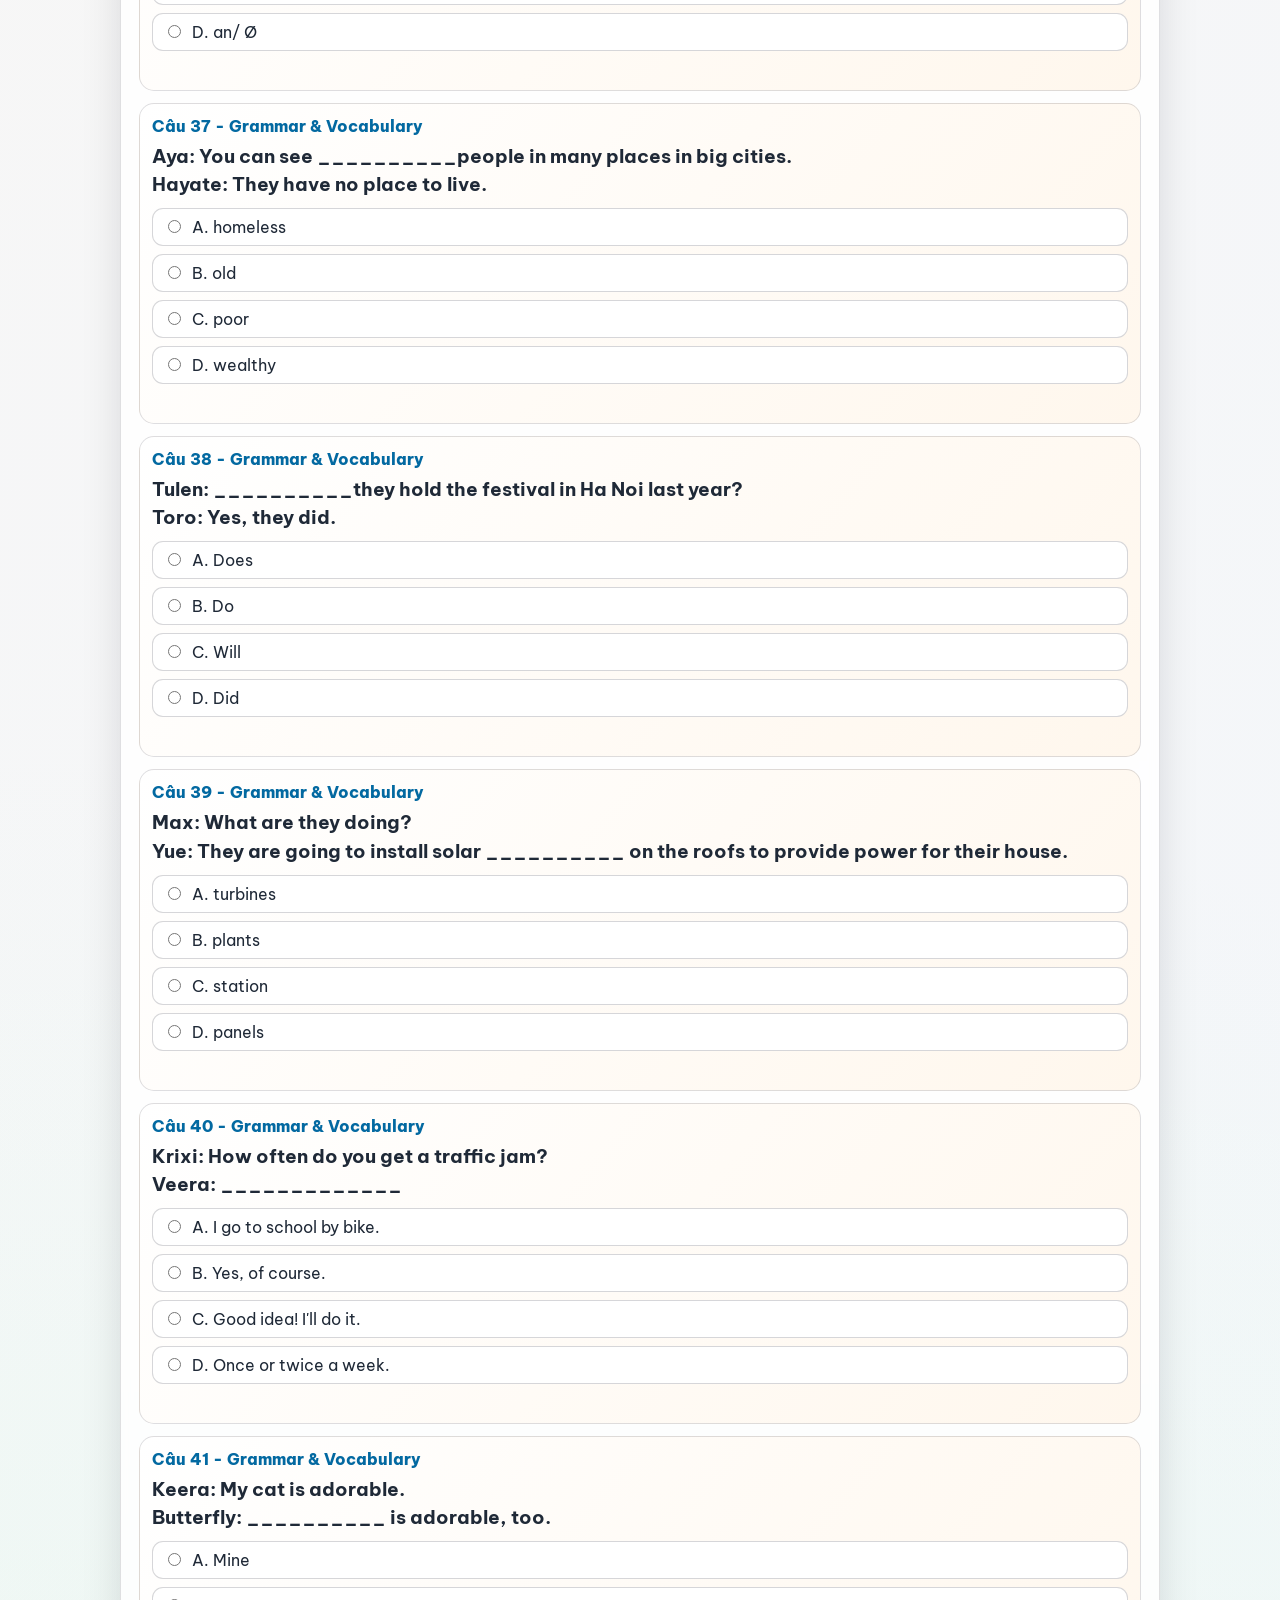
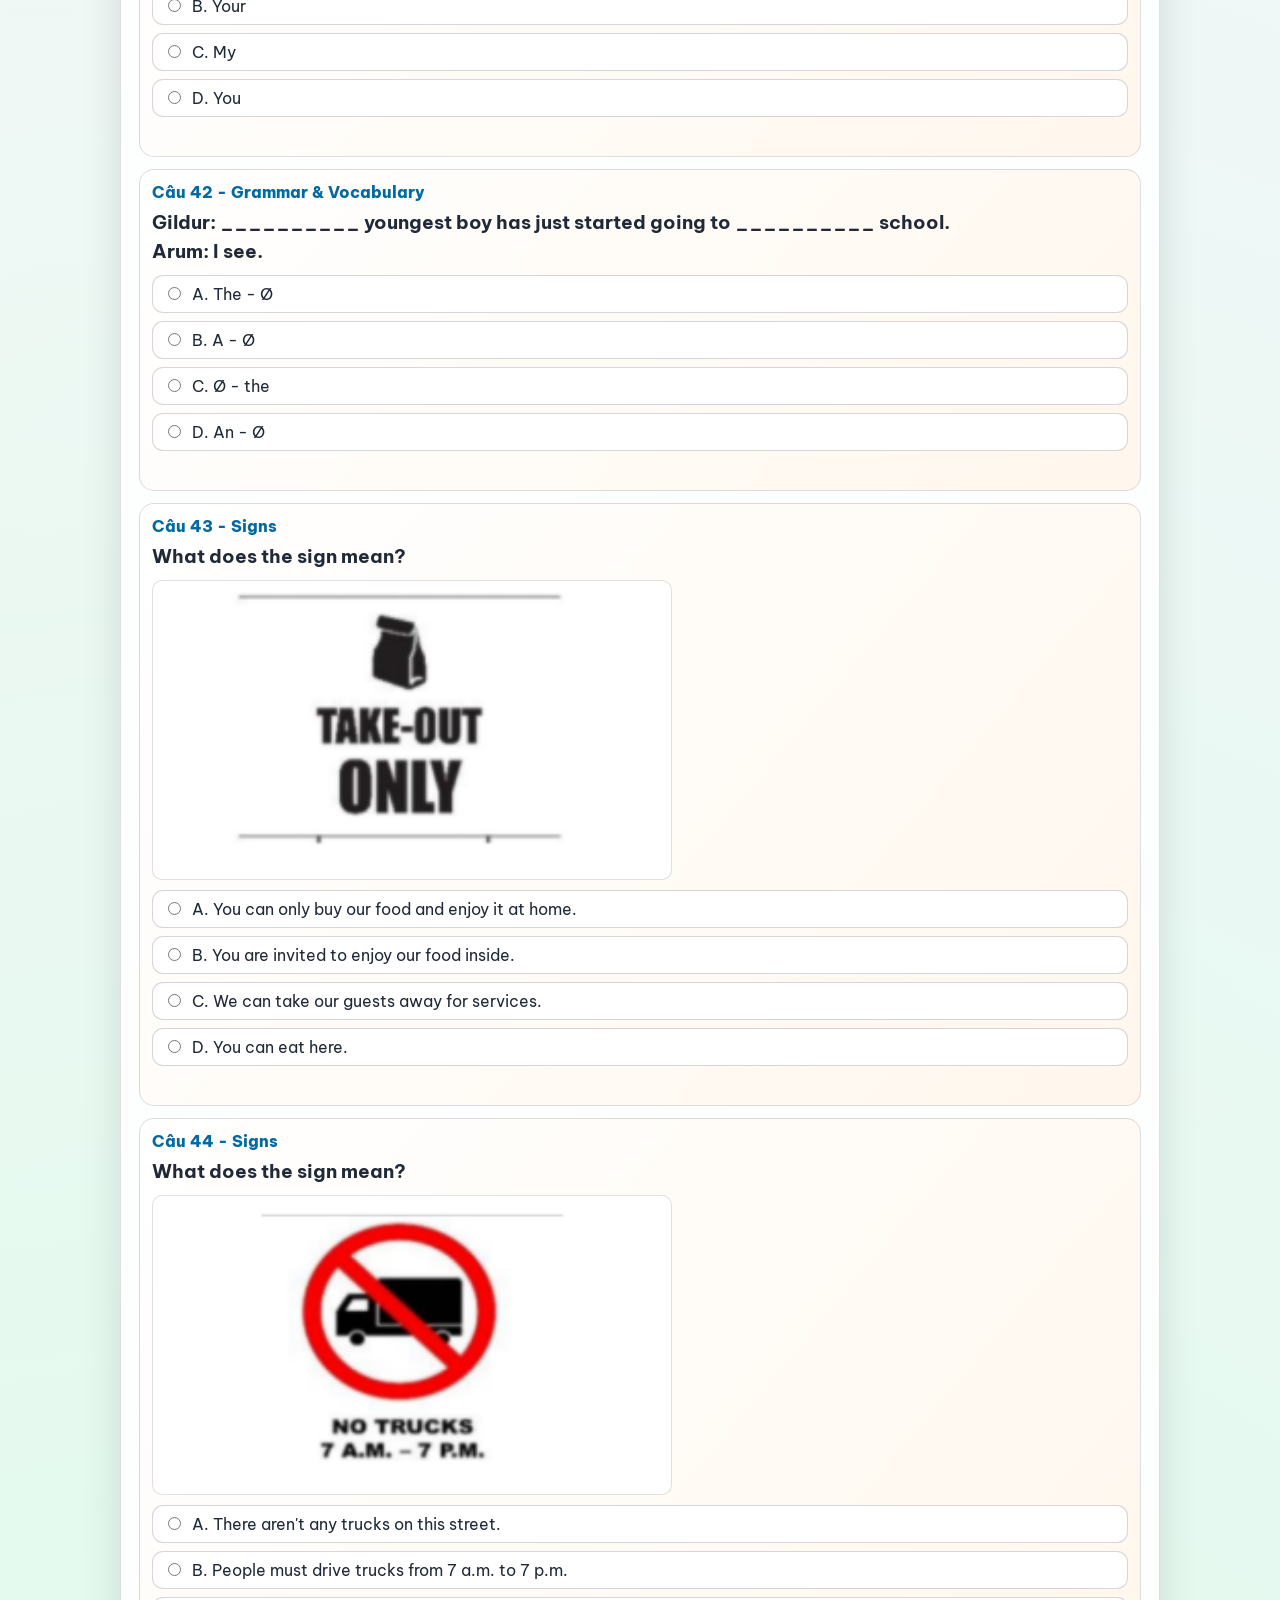
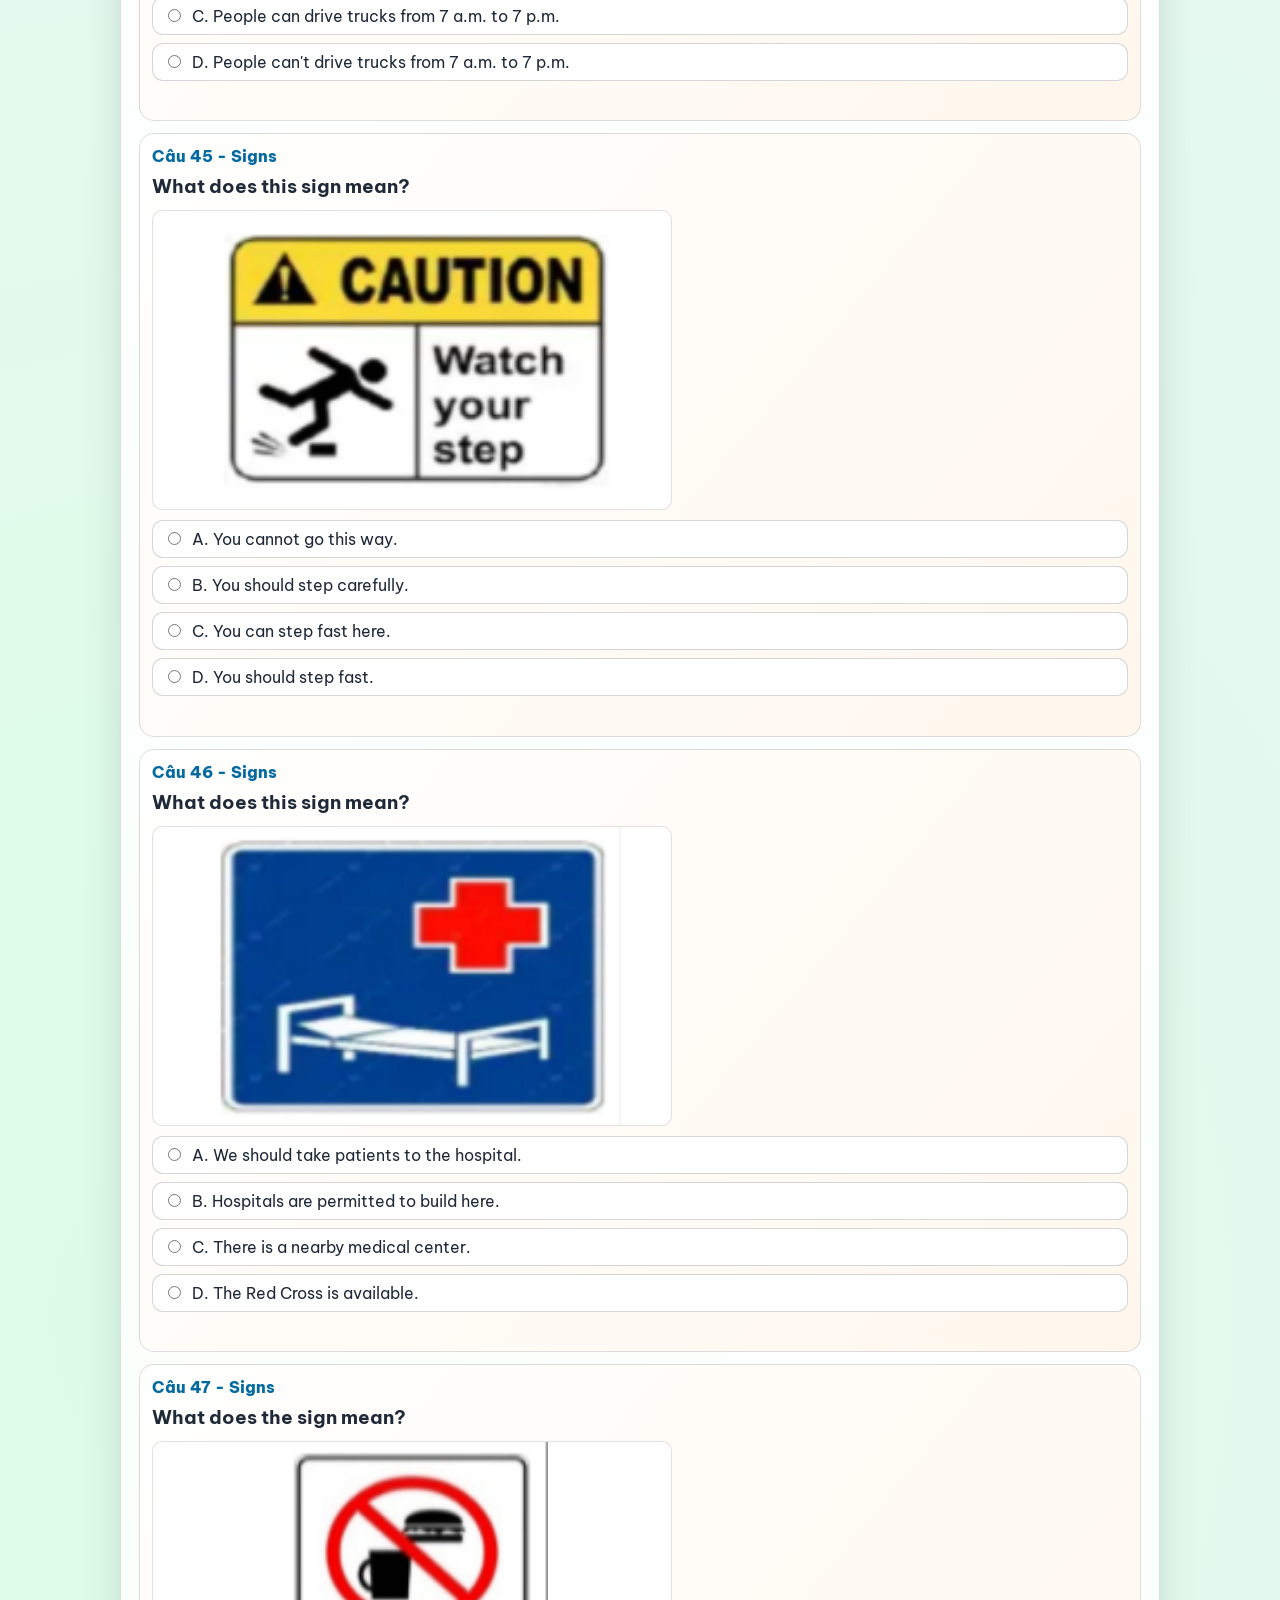
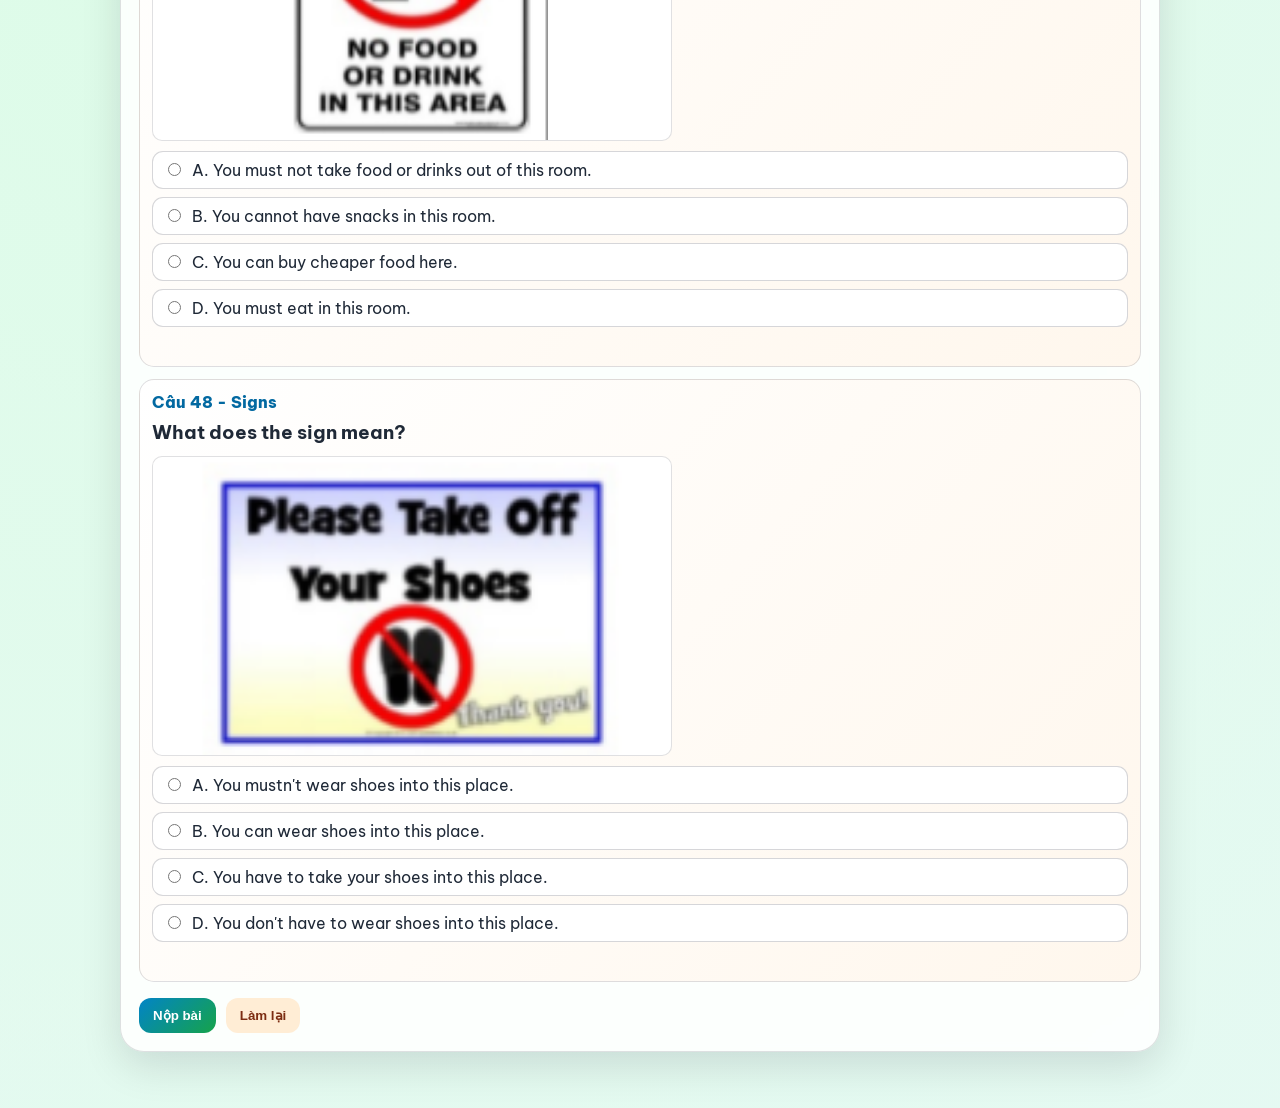
==== commit 76e6593a: "Add cloze passage functionality and section navigation to English practice module Co-authored-by: Co" ====
--- a/English/index.html
+++ b/English/index.html
@@ -22,20 +22,25 @@
           <p class="eyebrow">ÔN TẬP CUỐI HỌC KÌ II - LỚP 7</p>
           <h1>English Practice Website</h1>
           <p class="lead">
-            Luyện 72 câu (từ câu 13-84) gồm trắc nghiệm và điền khuyết, nộp bài
-            để xem điểm và phân tích đúng/sai chi tiết.
+            Luyện 102 câu (từ câu 13-120) gồm trắc nghiệm, điền khuyết và viết
+            lại câu, nộp bài để xem điểm và phân tích đúng/sai chi tiết.
           </p>
         </div>
         <button id="shuffleBtn" class="btn ghost" type="button">Đảo đề</button>
       </header>
 
+      <section class="section-switcher" aria-label="Chuyển phần làm bài">
+        <div id="sectionTabs" class="section-tabs" role="tablist"></div>
+        <p id="sectionHint" class="section-hint"></p>
+      </section>
+
       <section class="metrics">
         <article class="metric">
-          <p>Đã trả lời</p>
-          <h2 id="progressText">0 / 72</h2>
+          <p>Đã làm phần hiện tại</p>
+          <h2 id="progressText">0 / 102</h2>
         </article>
         <article class="metric">
-          <p>Điểm</p>
+          <p>Điểm toàn bài</p>
           <h2 id="scoreText">0</h2>
         </article>
       </section>
--- a/English/styles.css
+++ b/English/styles.css
@@ -99,6 +99,65 @@
   color: var(--soft);
 }
 
+.section-switcher {
+  margin-top: 16px;
+  display: grid;
+  gap: 10px;
+}
+
+.section-tabs {
+  display: grid;
+  grid-template-columns: repeat(auto-fit, minmax(160px, 1fr));
+  gap: 8px;
+}
+
+.section-tab {
+  border: 1px solid rgba(2, 6, 23, 0.16);
+  border-radius: 14px;
+  background: linear-gradient(145deg, #ffffff, #f8fafc);
+  padding: 10px 12px;
+  font: inherit;
+  color: var(--soft);
+  cursor: pointer;
+  transition:
+    transform 140ms ease,
+    border-color 140ms ease,
+    box-shadow 140ms ease,
+    color 140ms ease,
+    background 140ms ease;
+}
+
+.section-tab:hover {
+  transform: translateY(-1px);
+  border-color: var(--brand);
+  color: var(--ink);
+}
+
+.section-tab.active {
+  border-color: transparent;
+  color: #ffffff;
+  background: linear-gradient(135deg, var(--brand), var(--brand-2));
+  box-shadow: 0 10px 24px rgba(2, 132, 199, 0.22);
+}
+
+.section-tab-title {
+  display: block;
+  font-weight: 800;
+}
+
+.section-tab-meta {
+  display: block;
+  margin-top: 2px;
+  font-size: 0.8rem;
+  opacity: 0.86;
+}
+
+.section-hint {
+  margin: 0;
+  color: var(--soft);
+  line-height: 1.45;
+}
+
 .metrics {
   margin-top: 16px;
   display: grid;
@@ -310,6 +369,7 @@
 .opt.correct {
   border-color: var(--ok);
   background: rgba(21, 128, 61, 0.08);
+  font-weight: 800;
 }
 
 .opt.wrong {
@@ -389,6 +449,10 @@
     align-items: stretch;
   }
 
+  .section-tabs {
+    grid-template-columns: 1fr;
+  }
+
   .btn {
     width: 100%;
   }
